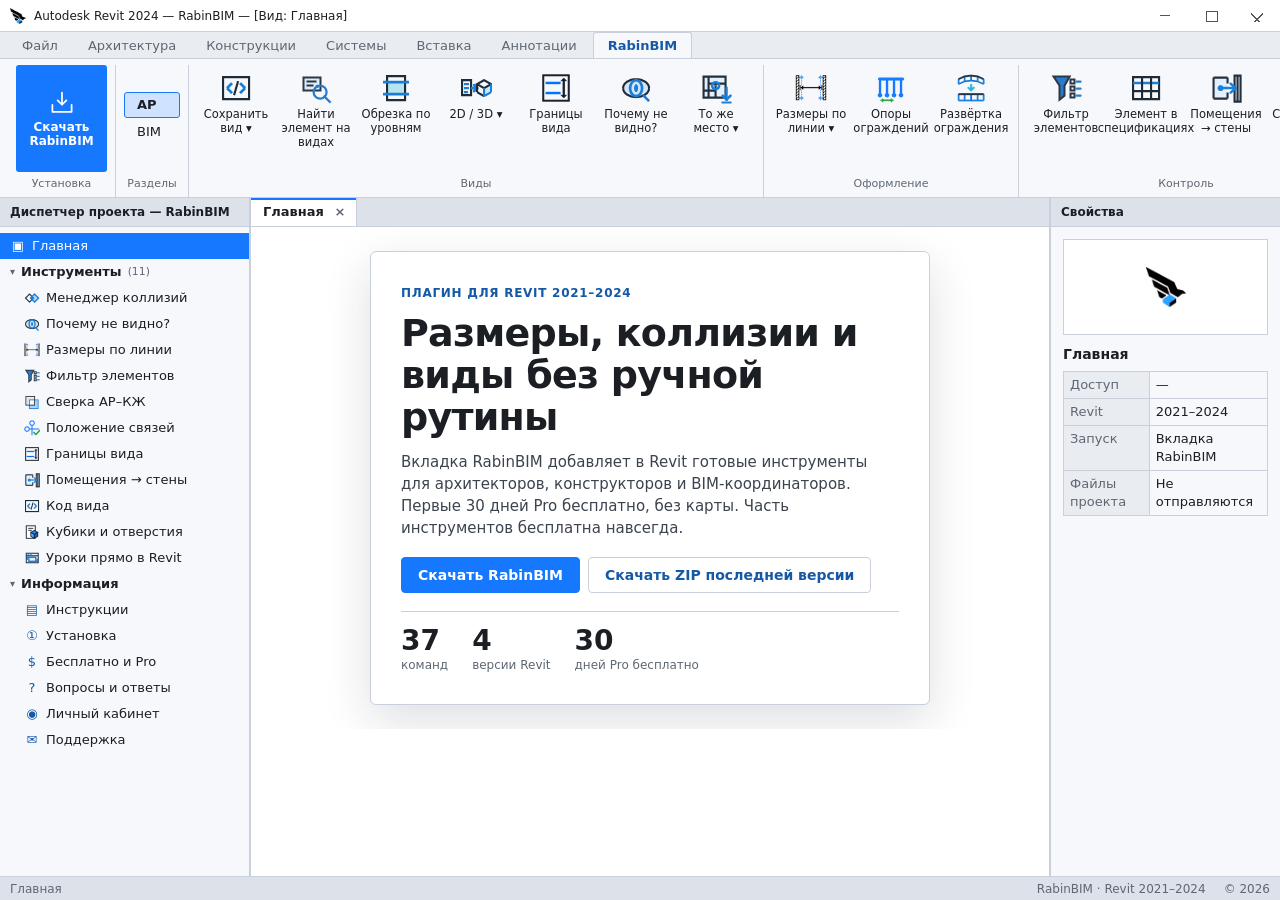
==== index.html @ a8ce5af9 "Update FAQ: 24h offline limit and License path" ====
<!doctype html>
<html lang="ru">
<head>
  <meta charset="UTF-8" />
  <meta name="viewport" content="width=device-width, initial-scale=1.0" />
  <title>RabinBIM для Revit: размеры, коллизии и виды без рутины</title>
  <meta name="description" content="RabinBIM добавляет в Revit с 2021 по 2024 вкладку с готовыми инструментами: размеры по линии, менеджер коллизий, поиск скрытых элементов, кубики и отверстия. 30 дней Pro бесплатно." />
  <link rel="canonical" href="https://rabinbim.ru/" />
  <meta property="og:title" content="RabinBIM для Revit" />
  <meta property="og:description" content="Инструменты для размеров, коллизий и видов. Интерактивные примеры и инструкции." />
  <meta property="og:image" content="https://rabinbim.ru/assets/og.png" />
  <meta name="theme-color" content="#1677FF" />
  <link rel="icon" type="image/png" href="assets/logo-dark.png" />
  <link rel="stylesheet" href="style.css?v=20261121-1" />
  <link rel="stylesheet" href="demos.css?v=4" />
  <link rel="stylesheet" href="demo-clash.css?v=4" />
  <link rel="stylesheet" href="demo-monolith.css?v=3" />
  <link rel="stylesheet" href="demo-link-placement.css?v=2" />
  <link rel="stylesheet" href="demo-view-range.css?v=1" />
</head>
<body>
<div class="app" id="app">
  <header class="titlebar">
    <img src="assets/logo-dark.png" alt="" width="16" height="16" class="tlogo" />
    <span class="ttitle" id="ttitle">Autodesk Revit 2024 — RabinBIM — [Вид: Главная]</span>
    <span class="tctl" aria-hidden="true"><b></b><b></b><b></b></span>
  </header>
  <nav class="rtabs" aria-label="Вкладки ленты"><span>Файл</span><span>Архитектура</span><span>Конструкции</span><span>Системы</span><span>Вставка</span><span>Аннотации</span><span class="on">RabinBIM</span></nav>
  <div class="ribbon" role="toolbar" aria-label="Инструменты RabinBIM">
      <div class="rgroup rdl"><button type="button" class="rbig" data-installer-download="https://disk.yandex.ru/d/Asvi5-mojc1obw"><svg width="28" height="28" viewBox="0 0 256 256" fill="currentColor" aria-hidden="true"><path d="M224 144v64a8 8 0 0 1-8 8H40a8 8 0 0 1-8-8v-64a8 8 0 0 1 16 0v56h160v-56a8 8 0 0 1 16 0Zm-101.66 5.66a8 8 0 0 0 11.32 0l40-40a8 8 0 0 0-11.32-11.32L136 124.69V32a8 8 0 0 0-16 0v92.69l-26.34-26.35a8 8 0 0 0-11.32 11.32Z"/></svg><span>Скачать<br />RabinBIM</span></button><b>Установка</b></div>
      <div class="rgroup"><div class="rcol rsections" role="group" aria-label="Раздел ленты">
        <button type="button" class="rsmall" data-ribbon-section="ar" aria-pressed="true">АР</button>
        <button type="button" class="rsmall" data-ribbon-section="bim" aria-pressed="false">BIM</button>
      </div><b>Разделы</b></div>
      <div class="rpanels" data-ribbon-panel="ar">
<div class="rgroup"><div class="rrow"><div class="rmenu"><button type="button" class="rbtn" popovertarget="RabinViewCaptureSplitButton"><img src="assets/icons/view-code-new32.png" alt="" width="32" height="32" /><span>Сохранить вид ▾</span></button><div id="RabinViewCaptureSplitButton" class="rmenu-pop" popover><button type="button" class="rbtn" data-open="code" title="Скопировать код активного вида, чтобы открыть его позже или передать коллеге"><img src="assets/icons/view-code-new32.png" alt="" width="32" height="32" /><span>Скопировать код вида</span></button><button type="button" class="rbtn" data-open="copy-view-screenshot" title="Скопировать скриншот активного вида"><img src="assets/icons/qr-only-new32.png" alt="" width="32" height="32" /><span>Скриншот без кода</span></button><button type="button" class="rbtn" data-open="copy-view-screenshot-with-code" title="Скопировать скриншот активного вида с QR-кодом восстановления"><img src="assets/icons/view-qr-new32.png" alt="" width="32" height="32" /><span>Скриншот с QR-кодом</span></button><button type="button" class="rbtn" data-open="restore-view-code" title="Открыть сохранённый вид и восстановить его зум и ориентацию"><img src="assets/icons/restore-new32.png" alt="" width="32" height="32" /><span>Вставить код вида</span></button></div></div><button type="button" class="rbtn" data-open="element-view-finder" title="Найти виды, на которых виден выбранный элемент"><img src="assets/icons/element-view-finder32.png" alt="" width="32" height="32" /><span>Найти элемент на видах</span></button><button type="button" class="rbtn" data-open="level-section" title="Обрезать активный 3D-вид между двумя выбранными уровнями"><img src="assets/icons/levels-section-new32.png" alt="" width="32" height="32" /><span>Обрезка по уровням</span></button><div class="rmenu"><button type="button" class="rbtn" popovertarget="RabinViewConversionSplitButton"><img src="assets/icons/view-2d-to-3d32.png" alt="" width="32" height="32" /><span>2D / 3D ▾</span></button><div id="RabinViewConversionSplitButton" class="rmenu-pop" popover><button type="button" class="rbtn" data-open="view2-d-to3-d" title="Создать обрезанный 3D-вид из выбранного или активного плана/разреза"><img src="assets/icons/view-2d-to-3d32.png" alt="" width="32" height="32" /><span>2D в 3D</span></button><button type="button" class="rbtn" data-open="view3-d-to2-d" title="Создать план или разрез по выбранной грани обрезки 3D-вида"><img src="assets/icons/view-3d-to-2d32.png" alt="" width="32" height="32" /><span>3D в 2D</span></button><button type="button" class="rbtn" data-open="align3-d-section-box" title="Повернуть границы 3D-вида параллельно выбранной плоской грани"><img src="assets/icons/view-align-3d32.png" alt="" width="32" height="32" /><span>Выровнять 3D-границы</span></button></div></div><button type="button" class="rbtn" data-open="view-range-control" title="Настроить диапазон плана или границы разреза"><img src="assets/icons/view-range-v2-32.png" alt="" width="32" height="32" /><span>Границы вида</span></button><button type="button" class="rbtn" data-open="vis" title="Найти причину невидимости выбранного элемента на активном виде"><img src="assets/icons/visibility-diagnostics32.png" alt="" width="32" height="32" /><span>Почему не видно?</span></button><div class="rmenu"><button type="button" class="rbtn" popovertarget="RabinViewLocationButton"><img src="assets/icons/view-location-save32.png" alt="" width="32" height="32" /><span>То же место ▾</span></button><div id="RabinViewLocationButton" class="rmenu-pop" popover><button type="button" class="rbtn" data-open="view-location-save" title="Сохранить текущее место"><img src="assets/icons/view-location-save32.png" alt="" width="32" height="32" /><span>Сохранить место</span></button><button type="button" class="rbtn" data-open="view-location-apply" title="Перенести сохранённое место"><img src="assets/icons/view-location-apply32.png" alt="" width="32" height="32" /><span>Перенести место</span></button></div></div></div><b>Виды</b></div>
<div class="rgroup"><div class="rrow"><div class="rmenu"><button type="button" class="rbtn" popovertarget="RabinLineDimensionSplitButton"><img src="assets/icons/line-dimension32.png" alt="" width="32" height="32" /><span>Размеры по линии ▾</span></button><div id="RabinLineDimensionSplitButton" class="rmenu-pop" popover><button type="button" class="rbtn" data-open="dims" title="Создать цепочку размеров по двум точкам"><img src="assets/icons/line-dimension32.png" alt="" width="32" height="32" /><span>Размеры по линии</span></button><button type="button" class="rbtn" data-open="line-dimension-settings" title="Настроить стены, оси, окна, двери и способ привязки"><img src="assets/icons/settings32.png" alt="" width="32" height="32" /><span>Настройки размеров</span></button></div></div><button type="button" class="rbtn" data-open="railing-supports" title="Расставить опоры выбранных ограждений по шаблону: типы опор, шаг, отступы"><img src="assets/icons/railing-supports32.png" alt="" width="32" height="32" /><span>Опоры ограждений</span></button><button type="button" class="rbtn" data-open="railing-unroll" title="Развёртка выбранного ограждения: чертёжный вид с длиной вдоль траектории и высотой"><img src="assets/icons/railing-unroll32.png" alt="" width="32" height="32" /><span>Развёртка ограждения</span></button></div><b>Оформление</b></div>
<div class="rgroup"><div class="rrow"><button type="button" class="rbtn" data-open="filter" title="Расширенный фильтр и сохранённые наборы элементов"><img src="assets/icons/advanced-filter32.png" alt="" width="32" height="32" /><span>Фильтр элементов</span></button><button type="button" class="rbtn" data-open="schedule-element-finder" title="Проверить, в каких спецификациях на листах есть выбранный элемент"><img src="assets/icons/schedule32.png" alt="" width="32" height="32" /><span>Элемент в спецификациях</span></button><button type="button" class="rbtn" data-open="rooms" title="Передать параметры помещений в стены отделки и утепления"><img src="assets/icons/room-wall-parameters32.png" alt="" width="32" height="32" /><span>Помещения → стены</span></button><button type="button" class="rbtn" data-open="monolith-check" title="Найти расхождения монолита АР и связи КЖ"><img src="assets/icons/monolith-check32.png" alt="" width="32" height="32" /><span>Сверка АР–КЖ</span></button></div><b>Контроль</b></div>
<div class="rgroup"><div class="rrow"><button type="button" class="rbtn" data-open="clash" title="Открыть менеджер коллизий Navisworks"><img src="assets/icons/collision-new32.png" alt="" width="32" height="32" /><span>Менеджер коллизий</span></button><button type="button" class="rbtn" data-open="project-sync" title="Открыть окно синхронизации данных между проектами"><img src="assets/icons/project-sync-new32.png" alt="" width="32" height="32" /><span>Синхронизация проектов</span></button><button type="button" class="rbtn" data-open="link-placement" title="Проверить, что Revit-связи стоят ровно: по общим координатам и по осям"><img src="assets/icons/link-placement32.png" alt="" width="32" height="32" /><span>Положение связей</span></button><div class="rmenu"><button type="button" class="rbtn" popovertarget="RabinOpeningsSplitButton"><img src="assets/icons/openings-cubes32.png" alt="" width="32" height="32" /><span>Кубики и отверстия ▾</span></button><div id="RabinOpeningsSplitButton" class="rmenu-pop" popover><button type="button" class="rbtn" data-open="cube-file-check" title="Проверить локальные кубики и сравнить их с предыдущим снимком"><img src="assets/icons/openings-cubes32.png" alt="" width="32" height="32" /><span>Файл кубиков</span></button><button type="button" class="rbtn" data-open="open" title="Сопоставить локальные отверстия с кубиками в Revit-связи"><img src="assets/icons/openings-check32.png" alt="" width="32" height="32" /><span>Основная модель</span></button><button type="button" class="rbtn" data-open="cube-wall-sections" title="Создать разрезы вдоль стен связи АР между плитами и образмерить кубики"><img src="assets/icons/cube-sections32.png" alt="" width="32" height="32" /><span>Разрезы по кубикам</span></button><button type="button" class="rbtn" data-open="cube-requirements" title="Проверить кубики по требованиям к расположению: список замечаний и экспорт в Excel"><img src="assets/icons/cube-requirements32.png" alt="" width="32" height="32" /><span>Проверка требований</span></button><button type="button" class="rbtn" data-open="opening-coordination-settings" title="Настроить семейства, параметры, допуски и обмен настройками"><img src="assets/icons/settings32.png" alt="" width="32" height="32" /><span>Настройки кубиков и отверстий</span></button></div></div></div><b>Координация</b></div>
      </div>
      <div class="rpanels" data-ribbon-panel="bim" hidden>
<div class="rgroup"><div class="rrow"><button type="button" class="rbtn" data-open="fix-group-worksets" title="Последовательно назначить группе рабочие наборы её элементов и восстановить исходный"><img src="assets/icons/group-worksets32.png" alt="" width="32" height="32" /><span>РН групп</span></button><button type="button" class="rbtn" data-open="family-parameter-inspector" title="Параметры, формулы и связи внутри семейства"><img src="assets/icons/family-parameters32.png" alt="" width="32" height="32" /><span>Параметры семейства</span></button><button type="button" class="rbtn" data-open="workset-contents" title="Список элементов рабочего набора, в том числе закрытого — без его открытия"><img src="assets/icons/workset-contents32.png" alt="" width="32" height="32" /><span>Состав РН</span></button><button type="button" class="rbtn" data-open="batch-links" title="Загрузить сразу несколько Revit-связей с Revit Server или с диска"><img src="assets/icons/batch-links32.png" alt="" width="32" height="32" /><span>Загрузка связей</span></button></div><b>BIM</b></div>
      </div>
      <div class="rgroup"><div class="rcol"><button class="rsmall" data-open="guide">Инструкции</button><button class="rsmall" data-open="how">Установка</button><button class="rsmall" data-open="tiers">Бесплатно и Pro</button><button class="rsmall" data-open="faq">Вопросы</button></div><b>О плагине</b></div>
  </div>
  <div class="work">
    <aside class="browser" aria-label="Диспетчер проекта">
      <p class="pane-h">Диспетчер проекта — RabinBIM</p>
      <ul class="tree">
        <li><button class="node" data-open="home"><span class="ic">▣</span>Главная</button></li>
        <li class="grp"><span class="node folder">Инструменты <small>(11)</small></span><ul><li><button class="node leaf" data-open="clash"><img src="assets/icons/collision-new32.png" alt="" width="16" height="16" />Менеджер коллизий</button></li><li><button class="node leaf" data-open="vis"><img src="assets/icons/visibility-diagnostics32.png" alt="" width="16" height="16" />Почему не видно?</button></li><li><button class="node leaf" data-open="dims"><img src="assets/icons/line-dimension32.png" alt="" width="16" height="16" />Размеры по линии</button></li><li><button class="node leaf" data-open="filter"><img src="assets/icons/advanced-filter32.png" alt="" width="16" height="16" />Фильтр элементов</button></li><li><button class="node leaf" data-open="monolith-check"><img src="assets/icons/monolith-check32.png" alt="" width="16" height="16" />Сверка АР–КЖ</button></li><li><button class="node leaf" data-open="link-placement"><img src="assets/icons/link-placement32.png" alt="" width="16" height="16" />Положение связей</button></li><li><button type="button" class="node leaf" data-open="view-range-control"><img src="assets/icons/view-range-v2-32.png" alt="" width="16" height="16" />Границы вида</button></li><li><button class="node leaf" data-open="rooms"><img src="assets/icons/room-wall-parameters32.png" alt="" width="16" height="16" />Помещения → стены</button></li><li><button class="node leaf" data-open="code"><img src="assets/icons/view-code-new32.png" alt="" width="16" height="16" />Код вида</button></li><li><button class="node leaf" data-open="open"><img src="assets/icons/openings-cubes32.png" alt="" width="16" height="16" />Кубики и отверстия</button></li><li><button class="node leaf" data-open="lessons"><img src="assets/icons/ui-highlight-test32.png" alt="" width="16" height="16" />Уроки прямо в Revit</button></li></ul></li>
        <li class="grp"><span class="node folder">Информация</span><ul>
          <li><button class="node leaf" data-open="guide"><span class="ic">▤</span>Инструкции</button></li>
          <li><button class="node leaf" data-open="how"><span class="ic">①</span>Установка</button></li>
          <li><button class="node leaf" data-open="tiers"><span class="ic">$</span>Бесплатно и Pro</button></li>
          <li><button class="node leaf" data-open="faq"><span class="ic">?</span>Вопросы и ответы</button></li>
          <li><a class="node leaf" href="https://app.rabinbim.ru/profile.html"><span class="ic">◉</span>Личный кабинет</a></li>
          <li><a class="node leaf" href="https://t.me/+byGab8vGXEpmMjky" target="_blank" rel="noopener"><span class="ic">✉</span>Поддержка</a></li>
        </ul></li>
      </ul>
    </aside>
    <main class="canvas" id="main">
      <div class="vtabs" id="vtabs" role="tablist" aria-label="Открытые виды"></div>
      <div class="views" id="views">
      <section class="view" id="v-copy-view-screenshot" hidden data-title="Скриншот без кода" data-desc="Скопировать скриншот активного вида" data-doc="#guide-view-code"><div class="view-head"><h2>Скриншот без кода</h2><p>Скопировать скриншот активного вида.</p><p>Команда доступна в RabinBIM для Revit.</p><button type="button" class="rsmall guide-link" data-inline-guide>Инструкция →</button></div></section>
      <section class="view" id="v-copy-view-screenshot-with-code" hidden data-title="Скриншот с QR-кодом" data-desc="Скопировать скриншот активного вида с QR-кодом восстановления" data-doc="#guide-view-code"><div class="view-head"><h2>Скриншот с QR-кодом</h2><p>Скопировать скриншот активного вида с QR-кодом восстановления.</p><p>Команда доступна в RabinBIM для Revit.</p><button type="button" class="rsmall guide-link" data-inline-guide>Инструкция →</button></div></section>
      <section class="view" id="v-restore-view-code" hidden data-title="Вставить код вида" data-desc="Открыть сохранённый вид и восстановить его зум и ориентацию" data-doc="#guide-view-code"><div class="view-head"><h2>Вставить код вида</h2><p>Открыть сохранённый вид и восстановить его зум и ориентацию.</p><p>Команда доступна в RabinBIM для Revit.</p><button type="button" class="rsmall guide-link" data-inline-guide>Инструкция →</button></div></section>
      <section class="view" id="v-element-view-finder" hidden data-title="Найти элемент на видах" data-desc="Найти виды, на которых виден выбранный элемент" data-doc="#guide-find-views"><div class="view-head"><h2>Найти элемент на видах</h2><p>Найти виды, на которых виден выбранный элемент.</p><p>Команда доступна в RabinBIM для Revit.</p><button type="button" class="rsmall guide-link" data-inline-guide>Инструкция →</button></div><div class="stage-body shot-body guide-preview"><img src="assets/ui/element-view-finder.png" alt="Окно команды RabinBIM" loading="lazy" /></div></section>
      <section class="view" id="v-level-section" hidden data-title="Обрезка по уровням" data-desc="Обрезать активный 3D-вид между двумя выбранными уровнями" data-doc="#guide-level-section"><div class="view-head"><h2>Обрезка по уровням</h2><p>Обрезать активный 3D-вид между двумя выбранными уровнями.</p><p>Команда доступна в RabinBIM для Revit.</p><button type="button" class="rsmall guide-link" data-inline-guide>Инструкция →</button></div></section>
      <section class="view" id="v-view2-d-to3-d" hidden data-title="2D в 3D" data-desc="Создать обрезанный 3D-вид из выбранного или активного плана/разреза" data-doc="#guide-dimensions-2d3d"><div class="view-head"><h2>2D в 3D</h2><p>Создать обрезанный 3D-вид из выбранного или активного плана/разреза.</p><p>Команда доступна в RabinBIM для Revit.</p><button type="button" class="rsmall guide-link" data-inline-guide>Инструкция →</button></div></section>
      <section class="view" id="v-view3-d-to2-d" hidden data-title="3D в 2D" data-desc="Создать план или разрез по выбранной грани обрезки 3D-вида" data-doc="#guide-dimensions-2d3d"><div class="view-head"><h2>3D в 2D</h2><p>Создать план или разрез по выбранной грани обрезки 3D-вида.</p><p>Команда доступна в RabinBIM для Revit.</p><button type="button" class="rsmall guide-link" data-inline-guide>Инструкция →</button></div></section>
      <section class="view" id="v-align3-d-section-box" hidden data-title="Выровнять 3D-границы" data-desc="Повернуть границы 3D-вида параллельно выбранной плоской грани" data-doc="#guide-dimensions-2d3d"><div class="view-head"><h2>Выровнять 3D-границы</h2><p>Повернуть границы 3D-вида параллельно выбранной плоской грани.</p><p>Команда доступна в RabinBIM для Revit.</p><button type="button" class="rsmall guide-link" data-inline-guide>Инструкция →</button></div></section>
      <section class="view" id="v-view-range-control" hidden data-tier="Pro" data-title="Границы вида" data-desc="Настроить диапазон плана или границы разреза" data-doc="#guide-view-range"><div class="view-head"><h2>Границы вида</h2><p>Настроить диапазон плана или границы разреза.</p><p>Команда доступна в RabinBIM для Revit.</p><button type="button" class="rsmall guide-link" data-inline-guide>Инструкция →</button></div><div class="stage-body demo" data-demo="view-range" aria-label="Интерактивное демо команды «Границы вида»"></div></section>
      <section class="view" id="v-view-location-save" hidden data-title="Сохранить место" data-desc="Сохранить текущее место" data-doc="#guide-same-place"><div class="view-head"><h2>Сохранить место</h2><p>Сохранить текущее место.</p><p>Команда доступна в RabinBIM для Revit.</p><button type="button" class="rsmall guide-link" data-inline-guide>Инструкция →</button></div></section>
      <section class="view" id="v-view-location-apply" hidden data-title="Перенести место" data-desc="Перенести сохранённое место" data-doc="#guide-same-place"><div class="view-head"><h2>Перенести место</h2><p>Перенести сохранённое место.</p><p>Команда доступна в RabinBIM для Revit.</p><button type="button" class="rsmall guide-link" data-inline-guide>Инструкция →</button></div></section>
      <section class="view" id="v-line-dimension-settings" hidden data-title="Настройки размеров" data-desc="Настроить стены, оси, окна, двери и способ привязки" data-doc="#guide-line-dims"><div class="view-head"><h2>Настройки размеров</h2><p>Настроить стены, оси, окна, двери и способ привязки.</p><p>Команда доступна в RabinBIM для Revit.</p><button type="button" class="rsmall guide-link" data-inline-guide>Инструкция →</button></div><div class="stage-body shot-body guide-preview"><img src="assets/ui/line-dims.png" alt="Окно команды RabinBIM" loading="lazy" /></div></section>
      <section class="view" id="v-schedule-element-finder" hidden data-title="Элемент в спецификациях" data-desc="Проверить, в каких спецификациях на листах есть выбранный элемент" data-doc="#guide-schedule-element-finder"><div class="view-head"><h2>Элемент в спецификациях</h2><p>Проверить, в каких спецификациях на листах есть выбранный элемент.</p><p>Команда доступна в RabinBIM для Revit.</p><button type="button" class="rsmall guide-link" data-inline-guide>Инструкция →</button></div><div class="stage-body shot-body guide-preview"><img src="assets/ui/schedule-element-finder.png" alt="Окно команды RabinBIM" loading="lazy" /></div></section>
      <section class="view" id="v-monolith-check" hidden data-title="Сверка АР–КЖ" data-tier="Pro" data-desc="Найти расхождения монолита АР и связи КЖ по объёму, с подсветкой на виде и выгрузкой в CSV." data-doc="#guide-monolith-check">
        <div class="view-head"><h2>Сверка АР–КЖ</h2><p>Сравнение монолита АР и связи КЖ по объёму: расхождения по местам, фильтр тонких припусков, подсветка на виде и отчёт CSV.</p><button type="button" class="rsmall guide-link" data-inline-guide>Инструкция →</button></div>
        <div class="stage-body demo" data-demo="monolith" role="group" aria-label="Интерактивный пример окна «Расхождения монолита АР и КЖ»"></div>
      </section>
      <section class="view" id="v-project-sync" hidden data-title="Синхронизация проектов" data-desc="Открыть окно синхронизации данных между проектами" data-doc="#guide-project-sync"><div class="view-head"><h2>Синхронизация проектов</h2><p>Открыть окно синхронизации данных между проектами.</p><p>Команда доступна в RabinBIM для Revit.</p><button type="button" class="rsmall guide-link" data-inline-guide>Инструкция →</button></div><div class="stage-body shot-body guide-preview"><img src="assets/ui/project-sync.png" alt="Окно команды RabinBIM" loading="lazy" /></div></section>
      <section class="view" id="v-link-placement" hidden data-title="Положение связей" data-tier="Бесплатно" data-desc="Проверить, что Revit-связи стоят ровно: по общим координатам и по осям" data-doc="#guide-link-placement"><div class="view-head"><h2>Положение связей</h2><p>Проверить, что Revit-связи стоят ровно: по общим координатам и по осям.</p><p>Команда доступна в RabinBIM для Revit.</p><button type="button" class="rsmall guide-link" data-inline-guide>Инструкция →</button></div><div class="stage-body demo" data-demo="link-placement" role="group" aria-label="Интерактивный пример окна «Положение Revit-связей»"></div></section>
      <section class="view" id="v-cube-file-check" hidden data-title="Файл кубиков" data-desc="Проверить локальные кубики и сравнить их с предыдущим снимком" data-doc="#guide-open-file"><div class="view-head"><h2>Файл кубиков</h2><p>Проверить локальные кубики и сравнить их с предыдущим снимком.</p><p>Команда доступна в RabinBIM для Revit.</p><button type="button" class="rsmall guide-link" data-inline-guide>Инструкция →</button></div><div class="stage-body shot-body guide-preview"><img src="assets/docs/open-file.png" alt="Окно команды RabinBIM" loading="lazy" /></div></section>
      <section class="view" id="v-cube-wall-sections" hidden data-title="Разрезы по кубикам" data-desc="Создать разрезы вдоль стен связи АР между плитами и образмерить кубики" data-doc="#guide-open-sections"><div class="view-head"><h2>Разрезы по кубикам</h2><p>Создать разрезы вдоль стен связи АР между плитами и образмерить кубики.</p><p>Команда доступна в RabinBIM для Revit.</p><button type="button" class="rsmall guide-link" data-inline-guide>Инструкция →</button></div></section>
      <section class="view" id="v-cube-requirements" hidden data-title="Проверка требований" data-desc="Проверить кубики по требованиям к расположению: список замечаний и экспорт в Excel" data-doc="#guide-cube-requirements"><div class="view-head"><h2>Проверка требований</h2><p>Проверить кубики по требованиям к расположению: список замечаний и экспорт в Excel.</p><p>Команда доступна в RabinBIM для Revit.</p><button type="button" class="rsmall guide-link" data-inline-guide>Инструкция →</button></div></section>
      <section class="view" id="v-opening-coordination-settings" hidden data-title="Настройки кубиков и отверстий" data-desc="Настроить семейства, параметры, допуски и обмен настройками" data-doc="#guide-open-settings"><div class="view-head"><h2>Настройки кубиков и отверстий</h2><p>Настроить семейства, параметры, допуски и обмен настройками.</p><p>Команда доступна в RabinBIM для Revit.</p><button type="button" class="rsmall guide-link" data-inline-guide>Инструкция →</button></div><div class="stage-body shot-body guide-preview"><img src="assets/ui/opening-coordination-settings.png" alt="Окно команды RabinBIM" loading="lazy" /></div></section>
      <section class="view" id="v-fix-group-worksets" hidden data-title="РН групп" data-desc="Последовательно назначить группе рабочие наборы её элементов и восстановить исходный" data-doc="#guide-fix-group-worksets"><div class="view-head"><h2>РН групп</h2><p>Последовательно назначить группе рабочие наборы её элементов и восстановить исходный.</p><p>Команда доступна в RabinBIM для Revit.</p><button type="button" class="rsmall guide-link" data-inline-guide>Инструкция →</button></div><div class="stage-body shot-body guide-preview"><img src="assets/ui/fix-group-worksets.png" alt="Окно команды RabinBIM" loading="lazy" /></div></section>
      <section class="view" id="v-family-parameter-inspector" hidden data-title="Параметры семейства" data-desc="Параметры, формулы и связи внутри семейства" data-doc="#guide-family-parameter-inspector"><div class="view-head"><h2>Параметры семейства</h2><p>Параметры, формулы и связи внутри семейства.</p><p>Команда доступна в RabinBIM для Revit.</p><button type="button" class="rsmall guide-link" data-inline-guide>Инструкция →</button></div><div class="stage-body shot-body guide-preview"><img src="assets/ui/family-parameter-inspector.png" alt="Окно команды RabinBIM" loading="lazy" /></div></section>
      <section class="view" id="v-workset-contents" hidden data-title="Состав РН" data-desc="Список элементов рабочего набора, в том числе закрытого — без его открытия" data-doc="#guide-workset-contents"><div class="view-head"><h2>Состав РН</h2><p>Список элементов рабочего набора, в том числе закрытого — без его открытия.</p><p>Команда доступна в RabinBIM для Revit.</p><button type="button" class="rsmall guide-link" data-inline-guide>Инструкция →</button></div><div class="stage-body shot-body guide-preview"><img src="assets/ui/workset-contents.png" alt="Окно команды RabinBIM" loading="lazy" /></div></section>
      <section class="view" id="v-railing-supports" hidden data-title="Опоры ограждений" data-tier="Pro" data-desc="Расстановка опор выбранных ограждений по шаблону: типы опор, шаг и отступы" data-doc="#guide-railing-supports"><div class="view-head"><h2>Опоры ограждений</h2><p>Расставить опоры выбранных ограждений по шаблону: типы опор, шаг, отступы.</p><p>Команда доступна в RabinBIM Pro для Revit.</p><button type="button" class="rsmall guide-link" data-inline-guide>Инструкция →</button></div></section>
      <section class="view" id="v-railing-unroll" hidden data-title="Развёртка ограждения" data-tier="Pro" data-desc="Чертёжный вид или разрезы вдоль ограждения с длиной по траектории, высотой, изломами и размерами" data-doc="#guide-railing-unroll"><div class="view-head"><h2>Развёртка ограждения</h2><p>Раскатывает выбранное ограждение в прямую на чертёжном виде или строит разрезы вдоль траектории.</p><p>Команда доступна в RabinBIM Pro для Revit.</p><button type="button" class="rsmall guide-link" data-inline-guide>Инструкция →</button></div></section>
      <section class="view" id="v-batch-links" hidden data-title="Загрузка связей" data-tier="Бесплатно" data-desc="Пакетная загрузка и обновление нескольких Revit-связей с Revit Server или с диска" data-doc="#guide-batch-links"><div class="view-head"><h2>Загрузка связей</h2><p>Загрузить сразу несколько Revit-связей с Revit Server или с диска, задав рабочие наборы и способ размещения.</p><p>Команда доступна бесплатно в RabinBIM для Revit.</p><button type="button" class="rsmall guide-link" data-inline-guide>Инструкция →</button></div></section>
      <section class="view" id="v-guide-view-code" hidden data-title="Код вида Бесплатно"><article class="guide-page"><button type="button" class="rsmall guide-back" data-open="guide">← Все инструкции</button>
          <h3>Код вида <span class="tag free">Бесплатно</span></h3>
          <figure class="shot side"><a href="assets/docs/view-code-menu.png" target="_blank" rel="noopener"><img src="assets/docs/view-code-menu.png" alt="Меню «Сохранить вид»: скриншот с QR-кодом, без кода, текстовый код" width="185" height="196" loading="lazy" /></a><figcaption>Меню «Сохранить вид»</figcaption></figure>
          <p>Скопируйте активный вид вместе с положением и направлением камеры, выделенными элементами и границами обрезки. Работает и для 3D, и для 2D видов. Коллега вставит код и откроет тот же вид без поиска.</p>
          <p>Кнопка «Сохранить вид» предлагает три варианта:</p>
          <ul>
            <li>скриншот с QR-кодом и текстовым кодом;</li>
            <li>скриншот с QR-кодом;</li>
            <li>только текстовый код.</li>
          </ul>
          <p>Чтобы перейти к сохранённому месту, вставьте код или картинку с QR-кодом в «Вставить код вида». Код можно отправить коллеге или сохранить себе, чтобы вернуться к месту позже.</p>
          <p class="note">Код открывается в том же проекте. Между смежными разделами одного проекта тоже должен работать, но в таких случаях проверяйте результат.</p>
        </article></section>
      <section class="view" id="v-guide-find-views" hidden data-title="Найти элемент на видах Бесплатно"><article class="guide-page"><button type="button" class="rsmall guide-back" data-open="guide">← Все инструкции</button>
          <h3>Найти элемент на видах <span class="tag free">Бесплатно</span></h3>
          <img class="ico" src="assets/docs/btn-find-views.png" alt="Кнопка «Найти элемент на видах»" width="95" height="76" loading="lazy" />
          <p>Показывает все виды, на которых есть нужный элемент.</p>
          <ol class="proc">
            <li>Откройте инструмент и выберите элемент в проекте.</li>
            <li>Укажите, где искать: на всех видах или только на видах на листах.</li>
            <li>Дождитесь результата. На небольшом проекте это занимает 20–30 секунд.</li>
          </ol>
          <p class="note">На крупных проектах поиск идёт минуты, а иногда и десятки минут. Для таких проектов ищите только по видам на листах. Поиск можно остановить кнопкой «Прервать».</p>
        </article></section>
      <section class="view" id="v-guide-dimensions-2d3d" hidden data-title="Переход между 2D и 3D Pro"><article class="guide-page"><button type="button" class="rsmall guide-back" data-open="guide">← Все инструкции</button>
          <h3>Переход между 2D и 3D <span class="tag pro">Pro</span></h3>
          <figure class="shot side"><a href="assets/docs/menu-2d3d.png" target="_blank" rel="noopener"><img src="assets/docs/menu-2d3d.png" alt="Меню «2D / 3D»: 2D в 3D, 3D в 2D, выровнять 3D-границы" width="186" height="200" loading="lazy" /></a><figcaption>Группа «2D / 3D»</figcaption></figure>
          <p>Три кнопки в группе «2D / 3D»:</p>
          <dl class="defs">
            <dt>2D в 3D</dt><dd>Открывает ваш план или разрез в 3D с теми же габаритами вида и глубиной видимости.</dd>
            <dt>3D в 2D</dt><dd>Включает выбор граней обрезки 3D вида и строит по их габаритам разрез, план этажа или план потолка.</dd>
            <dt>Выровнять 3D-границы</dt><dd>Поворачивает границу обрезки так, чтобы она легла по выбранной поверхности.</dd>
          </dl>
          <p class="note">Активный рабочий набор должен быть видим на вашем виде.</p>
        </article></section>
      <section class="view" id="v-guide-view-range" hidden data-title="Границы вида Pro"><article class="guide-page"><button type="button" class="rsmall guide-back" data-open="guide">← Все инструкции</button>
          <h3>Границы вида <span class="tag pro">Pro</span></h3>
          <img class="ico" src="assets/docs/btn-view-range.png" alt="Кнопка «Границы вида»" width="59" height="80" loading="lazy" />
          <p>Позволяет ползунками менять в реальном времени положение и глубину активного вида. Окно подстраивается под тип вида: для плана этажа и для разреза набор настроек разный.</p>
          <p class="note">Каждое движение ползунка в Revit считается транзакцией. Не злоупотребляйте этим на тяжёлых моделях: производительность на них упирается в сам Revit.</p>
        </article></section>
      <section class="view" id="v-guide-visibility" hidden data-title="Почему не видно? Бесплатно"><article class="guide-page"><button type="button" class="rsmall guide-back" data-open="guide">← Все инструкции</button>
          <h3>Почему не видно? <span class="tag free">Бесплатно</span></h3>
          <img class="ico" src="assets/docs/btn-visibility.png" alt="Кнопка «Почему не видно?»" width="65" height="84" loading="lazy" />
          <p>Выясняет, почему элемент не виден на виде.</p>
          <ol class="proc">
            <li>Выберите элемент и откройте вид, на котором его не видно.</li>
            <li>В окне инструмента нажмите «Запустить».</li>
            <li>Плагин выдаст список проверок (категория, рабочий набор, фильтры, секущий диапазон и другие) и отметит причину.</li>
          </ol>
        </article></section>
      <section class="view" id="v-guide-line-dims" hidden data-title="Размеры по линии Pro"><article class="guide-page"><button type="button" class="rsmall guide-back" data-open="guide">← Все инструкции</button>
          <h3>Размеры по линии <span class="tag pro">Pro</span></h3>
          <figure class="shot side side-l"><a href="assets/ui/line-dims.png" target="_blank" rel="noopener"><img src="assets/ui/line-dims.png" alt="Окно «Размеры по линии»: настройки привязки и игнорирования стен" width="610" height="900" loading="lazy" /></a><figcaption>Настройки размеров</figcaption></figure>
          <p>Ставит цепочку размеров от одной точки до другой.</p>
          <ol class="proc">
            <li>Нажмите «Размеры по линии».</li>
            <li>Укажите на плане первую точку, затем вторую.</li>
            <li>Плагин построит размеры между ними по горизонтали или по вертикали. Размеры ставятся по стенам и осям.</li>
          </ol>
          <p>Что настраивается в «Настройках размеров»:</p>
          <ul>
            <li>какие элементы образмеривать: стены, оси;</li>
            <li>игнорирование стен до заданной толщины, чтобы не образмеривать отделку;</li>
            <li>образмеривание окон и дверей рядом с линией: допуск до линии, категории и сторона линии. Элементы, которые параллельны линии, но перекрыты стеной, не образмериваются;</li>
            <li>способ привязки к стенам: по граням с толщиной, по центру стены или по граням без толщины;</li>
            <li>«Раздельные размеры»: вместо одной цепочки создаётся отдельный размер для каждой пары соседних привязок.</li>
          </ul>
        </article></section>
      <section class="view" id="v-guide-filter" hidden data-title="Фильтр элементов Pro"><article class="guide-page"><button type="button" class="rsmall guide-back" data-open="guide">← Все инструкции</button>
          <h3>Фильтр элементов <span class="tag pro">Pro</span></h3>
          <img class="ico" src="assets/docs/btn-filter.png" alt="Кнопка «Фильтр элементов»" width="66" height="81" loading="lazy" />
          <p>Отбор элементов по категории, параметрам и их значениям. Привычный инструмент для тех, кто работал с подобным фильтром ModPlus, с дополнительными возможностями.</p>
          <ol class="proc">
            <li>В левой верхней части выберите, среди каких элементов искать. По умолчанию это «Выбранные элементы».</li>
            <li>В центре выберите категорию, и плагин покажет её параметры.</li>
            <li>Выберите значения параметра и нажмите «Найти и выделить». На больших моделях это занимает несколько секунд.</li>
          </ol>
          <p>Список можно обновить, если проект изменился, и убрать из выбора элементы, которые находятся в группе или сборке.</p>
          <figure class="shot wide"><a href="assets/ui/filter.png" target="_blank" rel="noopener"><img src="assets/ui/filter.png" alt="Окно «Фильтр элементов»: категория, параметр, значения и выделения сеанса" width="1180" height="560" loading="lazy" /></a><figcaption>Окно фильтра: слева режим и сохранённые фильтры, в центре категории, справа выделения сеанса</figcaption></figure>
          <h4>Выделения текущего сеанса</h4>
          <p>Отобранные наборы можно временно хранить и сочетать между собой. У кнопок есть подсказки, вот основные:</p>
          <dl class="defs">
            <dt><kbd>+</kbd></dt><dd>Добавляет в список выбранные элементы с указанием их количества.</dd>
            <dt><kbd>U</kbd></dt><dd>Объединяет несколько сохранённых выделений в один список.</dd>
            <dt><kbd>−</kbd></dt><dd>Вычитает элементы одного или нескольких списков из первого выбранного.</dd>
            <dt><kbd>R</kbd></dt><dd>Сохраняет выбор в набор выбора Revit. Просмотреть его можно на вкладке «Управление», пункт «Выбор объектов».</dd>
          </dl>
        </article></section>
      <section class="view" id="v-guide-room-walls" hidden data-title="Помещения в стены Pro"><article class="guide-page"><button type="button" class="rsmall guide-back" data-open="guide">← Все инструкции</button>
          <h3>Помещения в стены <span class="tag pro">Pro</span></h3>
          <img class="ico" src="assets/docs/btn-room-walls.png" alt="Кнопка «Помещения → стены»" width="74" height="78" loading="lazy" />
          <p>Переносит значения параметров помещений в стены, которые находятся в помещении или граничат с ним.</p>
          <ol class="proc">
            <li>Выберите параметр, по которому отбираются стены, и допустимые значения. Например, значение «Отделка стен» оставит в работе только отделку.</li>
            <li>При необходимости задайте допуск, если стена находится не внутри помещения, а по его периметру.</li>
            <li>Укажите пары «Из помещения → В стену» и нажмите «Добавить пару». У параметров с одинаковым именем пара подбирается сама.</li>
            <li>Нажмите «Обновить список»: плагин покажет стены, которые можно заполнить.</li>
            <li>Заполните выбранные стены или весь список. Если ничего не выбрано, плагин сам включит выбор стен в Revit. Строки списка можно выделять с Shift и Ctrl.</li>
          </ol>
          <figure class="shot wide"><a href="assets/ui/room-walls.png" target="_blank" rel="noopener"><img src="assets/ui/room-walls.png" alt="Окно «Параметры помещений в стены»" width="1050" height="760" loading="lazy" /></a><figcaption>Окно переноса параметров: отбор стен, пары параметров и найденные стены</figcaption></figure>
          <p class="note">«Неоднозначные» стены находятся сразу в нескольких помещениях. Если включить «Заполнить неоднозначные», стена получит значения первого найденного помещения.</p>
        </article></section>
      <section class="view" id="v-guide-same-place" hidden data-title="То же место Бесплатно"><article class="guide-page"><button type="button" class="rsmall guide-back" data-open="guide">← Все инструкции</button>
          <h3>То же место <span class="tag free">Бесплатно</span></h3>
          <p>Сохраняет любое место на плане и открывает это же место на плане другого этажа или на 3D виде. Верхняя кнопка запоминает положение, нижняя переносит в это место на текущем виде.</p>
        </article></section>
      <section class="view" id="v-guide-updates" hidden data-title="Обновления, уроки и достижения"><article class="guide-page"><button type="button" class="rsmall guide-back" data-open="guide">← Все инструкции</button>
          <h3>Обновления, уроки и достижения</h3>
          <p>Окно «Обновить RabinBIM» показывает установленную версию и проверяет наличие новой. Автоматическую проверку можно включить при запуске и при закрытии Revit. Для установки обновления Revit нужно закрыть на несколько секунд.</p>
          <p>Если новая версия работает хуже предыдущей, на вкладке «Настройки» можно установить любую из доступных версий кнопкой «Установить выбранную».</p>
          <p>В «Уроках» собраны интерактивные задания внутри Revit: подсвечивают нужные кнопки и проверяют действия по шагам.</p>
          <p>На вкладке «Достижения» можно включить счётчик достижений за работу в плагине. Он считает только действия внутри Revit и не замедляет работу.</p>
        </article></section>
      <section class="view" id="v-guide-clash-start" hidden data-title="Источники и загрузка отчёта"><article class="guide-page"><button type="button" class="rsmall guide-back" data-open="guide">← Все инструкции</button>
          <h3>Источники и загрузка отчёта</h3>
          <p>Сначала нужно указать, где лежат отчёты по коллизиям.</p>
          <ol class="proc">
            <li>Откройте вкладку «Настройки» и найдите «Источники отчётов HTML/XML».</li>
            <li>Нажмите «Добавить», введите имя проекта (любое удобное) и путь к папке с отчётами по датам.</li>
            <li>Нажмите «Сохранить пути».</li>
          </ol>
          <p class="note">Путь к папке с коллизиями можно уточнить у коллег или BIM-координатора.</p>
          <h4>Если нет доступа к рабочим дискам</h4>
          <p>Укажите «Корневую папку», куда сохранять отчёты, и «Публичную ссылку на архивы» с Яндекс Диска, куда выкладываются ZIP-архивы отчётов. Кнопка «Проверить обновления» сравнит дату в имени архива с вашей версией, скачает новую в указанную папку и распакует её под тем же названием. На это уходит от нескольких секунд до пары минут, в зависимости от интернета и размера файла.</p>
          <h4>Загрузка отчёта</h4>
          <p>Выберите проект и версию (папка с датой в формате ГГГГ.ММ.ДД) и нажмите «Загрузить». Дальше можно работать с коллизиями или смотреть отчёты и аналитику.</p>
          <dl class="defs">
            <dt>Проект</dt><dd>Выбирает настроенный объект.</dd>
            <dt>Версия</dt><dd>Выбирает папку даты. При открытии автоматически выбирается самая новая.</dd>
            <dt>Обновить</dt><dd>Заново сканирует папку и перечитывает список отчётов.</dd>
            <dt>Загрузить</dt><dd>Запускает загрузку выбранного отчёта.</dd>
            <dt>Отчёт и Папка</dt><dd>Ручная загрузка отдельного файла или каталога.</dd>
          </dl>
          <p>На главной странице отдельно показаны последние изменения и комментарии: автоматические записи (смена статуса, назначение) и обычные комментарии в двух независимых списках. Диапазон записей задаётся полями «с» и «по», двойной щелчок по записи открывает нужную коллизию.</p>
        </article></section>
      <section class="view" id="v-guide-clash-work" hidden data-title="Отработка коллизий"><article class="guide-page"><button type="button" class="rsmall guide-back" data-open="guide">← Все инструкции</button>
          <h3>Отработка коллизий</h3>
          <p>Откройте вкладку «Коллизии». Первый уровень списка: отчёт (тест) Navisworks. Второй уровень: группа. Одиночные коллизии лежат в группе «Без группы». Щелчок по заголовку группы показывает общее изображение группы, если оно есть. У строки видны имя, ось и слой, группа, назначение и цветной статус. Пустые отчёты скрыты, одинаково названные группы не объединяются.</p>

          <h4>Поиск</h4>
          <p>Поиск идёт по имени коллизии, отчёта и теста, группе, статусу, назначению, координатам, оси и слою, а также по данным обоих элементов: ID, модели, категории, семейству и типу.</p>
          <div class="table-wrap"><table>
            <thead><tr><th>Запрос</th><th>Результат</th></tr></thead>
            <tbody>
              <tr><td><code>АР</code></td><td>Коллизии, где встречается «АР»</td></tr>
              <tr><td><code>АР &amp; ОВ1</code></td><td>Должны встретиться оба фрагмента</td></tr>
              <tr><td><code>стена | временная</code></td><td>Найти «стена», исключив «временная»</td></tr>
              <tr><td><code>АР &amp; ОВ1 | duplicate; тест</code></td><td>Сочетание обязательных и исключаемых слов</td></tr>
              <tr><td><code>&lt;Нет уровня&gt;</code></td><td>Коллизии, у которых в отчёте нет значения слоя</td></tr>
              <tr><td><code>_АР_</code></td><td>Точное обозначение раздела внутри имени модели или проверки</td></tr>
            </tbody>
          </table></div>
          <p>Знак «&amp;» значит «и». После «|» перечисляются исключения, несколько исключений разделяются запятой или точкой с запятой. Enter запускает поиск, «Сброс» очищает строку и фильтры.</p>

          <h4>Быстрые фильтры</h4>
          <ul>
            <li>«Мои»: только коллизии, назначенные текущему пользователю Revit.</li>
            <li>«Сегодня»: коллизии, с которыми сегодня работали.</li>
            <li>Фильтр статуса: все, активные, проанализированные, подтверждённые или исправленные.</li>
          </ul>

          <h4>Статусы</h4>
          <div class="statuses">
            <span class="st-chip s-active">Активная</span>
            <span class="st-chip s-checked">Отработана</span>
            <span class="st-chip s-approved">Подтверждена</span>
            <span class="st-chip s-fixed">Исправлена</span>
          </div>

          <h4>Массовая работа</h4>
          <p>Несколько строк выбираются как в проводнике: <kbd>Ctrl</kbd> добавляет отдельные записи, <kbd>Shift</kbd> выбирает диапазон. Смена статуса у одной из выбранных строк применяет тот же статус ко всем выбранным, назначение применяется ко всей выбранной группе строк. Перед массовой операцией проверьте подсветку и итоговый счётчик.</p>

          <h4>Карточка коллизии</h4>
          <ul>
            <li>Сверху имя и тонкая цветная полоса статуса.</li>
            <li>Ниже: дата обнаружения, точка конфликта, ось и слой.</li>
            <li>Изображение увеличивается при наведении, если это включено в настройках.</li>
            <li>Блоки «Элемент 1» и «Элемент 2»: ID, модель, категория, семейство, тип. ID можно скопировать через <kbd>Ctrl</kbd>+<kbd>C</kbd>, а щелчок правой кнопкой по ID копирует его сразу.</li>
          </ul>

          <h4>Переход к элементам в Revit</h4>
          <figure class="shot wide"><a href="assets/docs/clash-actions.png" target="_blank" rel="noopener"><img src="assets/docs/clash-actions.png" alt="Кнопки карточки коллизии: изолировать, 3D обрезка, 3D всей группы, копировать" width="648" height="73" loading="lazy" /></a><figcaption>Кнопки под карточкой коллизии</figcaption></figure>
          <dl class="defs">
            <dt>Изолировать</dt><dd>Находит элементы по ID в активном документе и загруженных связях, сбрасывает прежнюю временную изоляцию, временно изолирует найденное и приближает вид.</dd>
            <dt>3D обрезка</dt><dd>Создаёт или использует ваш личный 3D вид, выделяет элементы и направляет камеру на область коллизии. Сначала плагин пробует построить область по геометрии пересечения, если не получилось, по габаритам элементов. Если элементы не найдены, область строится вокруг точки конфликта с учётом значения «Расстояние» и коэффициента из настроек.</dd>
            <dt>3D всей группы</dt><dd>Собирает элементы всех коллизий группы и делает общую обрезку. Удобно смотреть серию однотипных пересечений, не открывая каждую строку.</dd>
          </dl>
        </article></section>
      <section class="view" id="v-guide-clash-reports" hidden data-title="Отчёты, сравнение и аналитика"><article class="guide-page"><button type="button" class="rsmall guide-back" data-open="guide">← Все инструкции</button>
          <h3>Отчёты, сравнение и аналитика</h3>
          <h4>Отчёты</h4>
          <p>Динамика коллизий по папкам дат: карточки (всего, активные, исправленные, прогресс, проанализированные, подтверждённые, число дат и отчётов), столбчатая диаграмма по статусам и дням, срез общий, по проверке или по разделу. «Excel» выгружает таблицы и диаграммы в настоящий файл Excel.</p>
          <h4>Сравнение</h4>
          <p>Выберите две версии и нажмите «Сравнить». Таблица покажет число коллизий в каждом тесте и разницу. Отрицательная разница значит, что коллизий стало меньше, положительная значит, что больше. Если в одной из дат нет такого отчёта, его значение для этой даты считается нулевым.</p>
          <h4>Аналитика</h4>
          <p>Область можно переключать между текущим отчётом и всеми отчётами папки. Для сводной аналитики можно выбрать конкретные непустые отчёты.</p>
          <div class="table-wrap"><table>
            <thead><tr><th>Режим</th><th>Что показывает</th></tr></thead>
            <tbody>
              <tr><td>Сводка</td><td>Коллизии, уникальные элементы и общее распределение</td></tr>
              <tr><td>Разделы</td><td>Распределение по обозначениям разделов: АР, КР, ОВ, ВК и другим</td></tr>
              <tr><td>Уровни</td><td>Распределение по полю «Слой». Пустые значения подписаны «&lt;Нет уровня&gt;»</td></tr>
              <tr><td>Категории</td><td>Категории Revit и Navisworks, которые участвуют в коллизиях</td></tr>
              <tr><td>Пересечения категорий</td><td>Какие пары категорий пересекаются чаще всего</td></tr>
              <tr><td>Семейства / имя элемента</td><td>Семейства, типы или имена элементов</td></tr>
              <tr><td>Пересечения разделов</td><td>Какие пары дисциплин дают больше всего коллизий</td></tr>
            </tbody>
          </table></div>
        </article></section>
      <section class="view" id="v-guide-clash-settings" hidden data-title="Настройки и архивы"><article class="guide-page"><button type="button" class="rsmall guide-back" data-open="guide">← Все инструкции</button>
          <h3>Настройки и архивы</h3>
          <dl class="defs">
            <dt>Изображение</dt><dd>«Увеличивать изображение при наведении» включает предпросмотр, коэффициент задаёт масштаб, итоговый размер ограничен экраном.</dd>
            <dt>3D-обрезка</dt><dd>«Строить область по геометрии пересечения» включает точный способ, «Увеличение области» задаёт запас вокруг пересечения. Если пересечение вычислить нельзя, берётся безопасная обрезка по границам или точке конфликта.</dd>
            <dt>Сохранение</dt><dd>Кнопка «Сохранить настройки» под блоками изображения, 3D-обрезки и горячих клавиш сохраняет все три группы.</dd>
            <dt>Публичные архивы</dt><dd>«Проверить обновления» проверяет все настроенные ссылки, ничего не скачивая. «Скачать архивы» загружает недостающие ZIP и распаковывает их в корневую папку проекта. Имя архива должно быть датой, например <code>2026.07.28.zip</code>.</dd>
            <dt>Импорт изменений</dt><dd>Выбирает внешнюю папку и объединяет файлы с исправлениями (статусы и комментарии коллег) с вашей версией.</dd>
            <dt>Журнал</dt><dd>«Обновить» перечитывает журнал текущего дня, ошибки выделены цветом, «Очистить» удаляет журнал после подтверждения. Записи содержат время, уровень, операцию и длительности.</dd>
          </dl>
        </article></section>
      <section class="view" id="v-guide-open-start" hidden data-title="Подготовка модели"><article class="guide-page"><button type="button" class="rsmall guide-back" data-open="guide">← Все инструкции</button>
          <h3>Подготовка модели</h3>
          <figure class="shot side"><a href="assets/docs/openings-menu.png" target="_blank" rel="noopener"><img src="assets/docs/openings-menu.png" alt="Меню «Кубики и отверстия» с пунктом настроек" width="229" height="282" loading="lazy" /></a><figcaption>Меню «Кубики и отверстия»</figcaption></figure>
          <p>Если в модели только начинается работа с отверстиями, откройте «Настройки кубиков и отверстий» и выберите «Проверить модель» в зависимости от того, какая модель открыта. Плагин проверит, что в ней есть нужные семейства и параметры.</p>
        </article></section>
      <section class="view" id="v-guide-open-main" hidden data-title="Основная модель"><article class="guide-page"><button type="button" class="rsmall guide-back" data-open="guide">← Все инструкции</button>
          <h3>Основная модель</h3>
          <p>Размещает отверстия в местах кубиков из связанной модели и позволяет отслеживать изменения.</p>
          <p>Отверстия привязываются к кубикам по уникальному ID, который записывается в параметр «ID_Кубика». Если у кубика уже есть отверстие, в этом списке остаётся отверстие, а кубик пропадает.</p>
          <p>Область проверки: вся модель или активный вид. По расположению: стены и перекрытия, только стены или только перекрытия.</p>

          <figure class="shot wide"><a href="assets/ui/open-main.png" target="_blank" rel="noopener"><img src="assets/ui/open-main.png" alt="Окно «Проверка основной модели»" width="1080" height="600" loading="lazy" /></a><figcaption>Окно «Основная модель»: область проверки, состояние каждого кубика и кнопки действий</figcaption></figure>
          <h4>Состояния</h4>
          <p>Если в проект загружена связь с отверстиями, в столбце «Состояние» видны статусы:</p>
          <div class="table-wrap"><table>
            <tbody>
              <tr><td>Нет отверстия</td><td>К кубику не привязано отверстие</td></tr>
              <tr><td>ID не заполнен</td><td>Отверстие есть, но не привязано к кубику</td></tr>
              <tr><td>Соответствует</td><td>Отверстие полностью совпадает по габаритам и не смещено</td></tr>
              <tr><td>Перенести</td><td>Отверстие смещено относительно привязанного кубика</td></tr>
              <tr><td>Изменить габариты</td><td>Габариты отверстия не совпадают с габаритами кубика</td></tr>
              <tr><td>Удалить</td><td>У связанного кубика статус «Удалить»</td></tr>
            </tbody>
          </table></div>

          <h4>Кнопки</h4>
          <dl class="defs">
            <dt>Обновить</dt><dd>Обновляет список.</dd>
            <dt>Выделить</dt><dd>Выделяет выбранный элемент списка. Для элементов связи (кубиков) не работает.</dd>
            <dt>Приблизить</dt><dd>Приближает выбранный элемент на виде.</dd>
            <dt>Заполнить ID</dt><dd>Привязывает отверстия к кубикам, которые совпадают по расположению и габаритам. На выбор: выбранным (выбираются после нажатия), всем на виде, всем в документе.</dd>
            <dt>Связать вручную</dt><dd>То же, но вы сами указываете и отверстие, и кубик.</dd>
            <dt>Создать отверстие</dt><dd>Создаёт отверстия по кубикам. Выбор области такой же, как у «Заполнить ID».</dd>
            <dt>Выгрузить отчёт</dt><dd>Выгружает полный отчёт по кубикам и отверстиям в Excel.</dd>
          </dl>
        </article></section>
      <section class="view" id="v-guide-open-file" hidden data-title="Файл кубиков"><article class="guide-page"><button type="button" class="rsmall guide-back" data-open="guide">← Все инструкции</button>
          <h3>Файл кубиков</h3>
          <p>Показывает изменения в файле кубиков с момента, когда вы в последний раз сохраняли снимок. Кнопка «Сохранить снимок» записывает данные по всем кубикам модели во внутренние настройки плагина. При следующих открытиях можно посмотреть, какие кубики добавлены, какие удалены и какие изменились.</p>
          <figure class="shot wide"><a href="assets/docs/open-file.png" target="_blank" rel="noopener"><img src="assets/docs/open-file.png" alt="Окно «Проверка файла кубиков»" width="1066" height="553" loading="lazy" /></a><figcaption>Окно «Файл кубиков»: сравнение снимков и список изменений</figcaption></figure>
          <p class="note">Плагин хранит не больше пяти снимков, чтобы не засорять диск. При превышении лимита самый старый снимок перезаписывается.</p>
          <p>Остальные кнопки работают так же, как в окне «Основная модель».</p>
        </article></section>
      <section class="view" id="v-guide-open-sections" hidden data-title="Разрезы по кубикам"><article class="guide-page"><button type="button" class="rsmall guide-back" data-open="guide">← Все инструкции</button>
          <h3>Разрезы по кубикам</h3>
          <p>Строит разрезы в файле отверстий (кубиков) и расставляет размеры. Привязка идёт к ближайшим кубикам, стенам, перекрытиям и осям.</p>
          <ol class="proc">
            <li>Выберите связь АР. Из неё берутся стены и перекрытия для привязок размеров.</li>
            <li>Выберите, по каким кубикам строить разрезы: выделенным, на активном виде или по всему объекту.</li>
            <li>Запустите построение.</li>
          </ol>
          <p>Плагин находит кубики, лежащие на одной линии (обычно в одной стене), строит разрез вдоль них и проставляет размеры. Кубик, который уже попал на разрез, в следующие разрезы не берётся, чтобы не делать лишней работы. Построение можно прервать.</p>
        </article></section>
      <section class="view" id="v-guide-open-settings" hidden data-title="Настройки"><article class="guide-page"><button type="button" class="rsmall guide-back" data-open="guide">← Все инструкции</button>
          <h3>Настройки</h3>
          <p>Настройки уже подобраны под типовые проекты, обычно их достаточно не менять. Правка нужна, если у вас особые семейства или параметры.</p>
          <dl class="defs">
            <dt>Профиль проекта</dt><dd>Можно создать несколько вариантов настроек и переключать их. Введите имя профиля и после правок нажмите «Сохранить».</dd>
            <dt>Прочитать модель</dt><dd>Собирает все семейства и параметры проекта. На больших моделях это может занять 5 минут и больше.</dd>
          </dl>
          <h4>Вкладка «Семейства»</h4>
          <p>Здесь указываются семейства кубиков и отверстий. Основные уже внесены, добавляйте только свои. Можно выбрать из модели или записать имя семейства и тип, но тогда без ошибок.</p>
          <figure class="shot wide"><a href="assets/docs/open-set-families.png" target="_blank" rel="noopener"><img src="assets/docs/open-set-families.png" alt="Настройки: вкладка «Семейства»" width="916" height="635" loading="lazy" /></a><figcaption>Вкладка «Семейства»</figcaption></figure>
          <h4>Вкладка «Кубики»</h4>
          <ul>
            <li>по какому параметру отбираются стены и перекрытия и с какими значениями;</li>
            <li>какие элементы не считать колоннами;</li>
            <li>значения для проверки требований к отверстиям;</li>
            <li>размеры на разрезах, префикс имени, виды разрезов и их типоразмеры.</li>
          </ul>
          <p class="note">Не отключайте «Уточнять пересечения геометрией». Без неё точность сверки кубиков с остальными элементами заметно падает, а выигрыш во времени не оправдывает потерь.</p>
          <figure class="shot wide"><a href="assets/docs/open-set-cubes.png" target="_blank" rel="noopener"><img src="assets/docs/open-set-cubes.png" alt="Настройки: вкладка «Кубики»" width="905" height="635" loading="lazy" /></a><figcaption>Вкладка «Кубики»</figcaption></figure>
          <h4>Вкладка «Параметры»</h4>
          <p>Связи параметров кубиков и отверстий. Первые четыре поля общие, там обычно ничего менять не нужно, но можно задать допуск для сверки положения отверстия относительно кубика. «Габаритные параметры по связям семейств» позволяют связать отверстие с кубиком, если появилось что-то новое. Дальше выбирается схема расчёта. Здесь же можно отслеживать изменения заданных параметров в «Снимках по кубикам».</p>
          <figure class="shot wide"><a href="assets/docs/open-set-params.png" target="_blank" rel="noopener"><img src="assets/docs/open-set-params.png" alt="Настройки: вкладка «Параметры»" width="911" height="638" loading="lazy" /></a><figcaption>Вкладка «Параметры»</figcaption></figure>
          <h4>Импорт и экспорт</h4>
          <p>Чтобы поделиться настройками, выберите профиль и нажмите «Экспортировать». Коллега нажимает «Импортировать». После правок не забудьте нажать «Сохранить».</p>
        </article></section>
      <section class="view" id="v-guide-level-section" hidden data-title="Обрезка по уровням"><article class="guide-page"><button type="button" class="rsmall guide-back" data-open="guide">← Все инструкции</button><h2>Обрезка по уровням</h2><ol><li>Откройте 3D-вид и запустите «Виды → Обрезка по уровням».</li><li>Укажите нижний и верхний уровни. Примените обрезку и проверьте границы на виде.</li></ol></article></section>
      <section class="view" id="v-guide-schedule-element-finder" hidden data-title="Элемент в спецификациях"><article class="guide-page"><button type="button" class="rsmall guide-back" data-open="guide">← Все инструкции</button><h2>Элемент в спецификациях</h2><ol><li>Выберите элемент модели и запустите «Контроль → Элемент в спецификациях».</li><li>Посмотрите список спецификаций на листах, в которых найден элемент.</li></ol></article></section>
      <section class="view" id="v-guide-monolith-check" hidden data-title="Сверка АР–КЖ"><article class="guide-page"><button type="button" class="rsmall guide-back" data-open="guide">← Все инструкции</button><h2>Сверка АР–КЖ</h2><ol><li>Откройте модель АР с загруженной связью КЖ. Запустите «Контроль → Сверка АР–КЖ».</li><li>Укажите связь и область проверки. Запустите сравнение и разберите найденные расхождения.</li></ol></article></section>
      <section class="view" id="v-guide-project-sync" hidden data-title="Синхронизация проектов"><article class="guide-page"><button type="button" class="rsmall guide-back" data-open="guide">← Все инструкции</button><h2>Синхронизация проектов</h2><ol><li>Откройте «Координация → Синхронизация проектов».</li><li>Укажите источник и проверьте состав данных перед переносом в текущий проект.</li></ol></article></section>
      <section class="view" id="v-guide-link-placement" hidden data-title="Положение связей"><article class="guide-page"><button type="button" class="rsmall guide-back" data-open="guide">← Все инструкции</button><h2>Положение связей</h2><ol><li>В модели с загруженными связями откройте «Координация → Положение связей».</li><li>Проверьте размещение по общим координатам и осям. Разберите расхождения перед изменением положения связей.</li></ol></article></section>
      <section class="view" id="v-guide-cube-requirements" hidden data-title="Проверка требований к кубикам"><article class="guide-page"><button type="button" class="rsmall guide-back" data-open="guide">← Все инструкции</button><h2>Проверка требований к кубикам</h2><ol><li>Откройте «Координация → Кубики и отверстия → Проверка требований».</li><li>Укажите, находятся ли кубики в текущей модели или в связи. Запустите проверку расположения.</li><li>Разберите список замечаний. При необходимости выгрузите его в Excel.</li></ol></article></section>
      <section class="view" id="v-guide-fix-group-worksets" hidden data-title="РН групп"><article class="guide-page"><button type="button" class="rsmall guide-back" data-open="guide">← Все инструкции</button><h2>РН групп</h2><ol><li>Выберите экземпляры групп в модели с общим доступом.</li><li>Запустите «BIM → РН групп». Команда последовательно назначает группе рабочие наборы её элементов, затем восстанавливает исходный рабочий набор группы.</li></ol></article></section>
      <section class="view" id="v-guide-family-parameter-inspector" hidden data-title="Параметры семейства"><article class="guide-page"><button type="button" class="rsmall guide-back" data-open="guide">← Все инструкции</button><h2>Параметры семейства</h2><ol><li>Откройте семейство в редакторе и запустите «BIM → Параметры семейства».</li><li>Просмотрите список параметров, формулы и зависимости между ними.</li></ol></article></section>
      <section class="view" id="v-guide-workset-contents" hidden data-title="Состав РН"><article class="guide-page"><button type="button" class="rsmall guide-back" data-open="guide">← Все инструкции</button><h2>Состав РН</h2><ol><li>Откройте модель с общим доступом и запустите «BIM → Состав РН».</li><li>Укажите рабочий набор и просмотрите его элементы. Закрытый набор можно проверить без его открытия.</li></ol></article></section>
      <section class="view" id="v-guide-railing-supports" hidden data-title="Опоры ограждений Pro"><article class="guide-page"><button type="button" class="rsmall guide-back" data-open="guide">← Все инструкции</button><h3>Опоры ограждений <span class="tag pro">Pro</span></h3><ol class="proc"><li>Откройте «Оформление → Опоры ограждений» — окно не блокирует работу в Revit.</li><li>Выберите одно или несколько ограждений, задайте типы опор, шаг или количество и отступы от краёв.</li><li>Примените шаблон: опоры сдвинутся вдоль траектории, лишние удалятся, недостающие добавятся. Кнопка «Вернуть опоры» восстанавливает типовую расстановку.</li></ol></article></section>
      <section class="view" id="v-guide-railing-unroll" hidden data-title="Развёртка ограждения Pro"><article class="guide-page"><button type="button" class="rsmall guide-back" data-open="guide">← Все инструкции</button><h3>Развёртка ограждения <span class="tag pro">Pro</span></h3><ol class="proc"><li>Выберите одно или несколько ограждений и запустите «Оформление → Развёртка ограждения».</li><li>Выберите режим: чертёжный вид (развёртка вдоль траектории с поворотами и уклоном) или разрезы вдоль ограждения, при необходимости укажите шаблон вида и лист.</li><li>Плагин построит развёртку с поручнями, балясинами, опорами, изломами и размерами между опорами.</li></ol></article></section>
      <section class="view" id="v-guide-batch-links" hidden data-title="Загрузка связей Бесплатно"><article class="guide-page"><button type="button" class="rsmall guide-back" data-open="guide">← Все инструкции</button><h3>Загрузка связей <span class="tag free">Бесплатно</span></h3><ol class="proc"><li>Откройте «BIM → Загрузка связей» и выберите источник: Revit Server (структура папок кешируется) или файлы с диска.</li><li>Отметьте нужные модели, задайте рабочие наборы типа и экземпляра и способ размещения.</li><li>Нажмите «Загрузить» для пакетного добавления или «Обновить», чтобы удалить выбранные связи и загрузить их заново.</li></ol></article></section>
      <section class="view" id="v-guide" hidden data-title="Инструкции"><div class="guide-page"><h1>Инструкции RabinBIM</h1><ul class="guide-index"><li><button type="button" class="node" data-open="guide-view-code">Код вида Бесплатно</button></li><li><button type="button" class="node" data-open="guide-find-views">Найти элемент на видах Бесплатно</button></li><li><button type="button" class="node" data-open="guide-dimensions-2d3d">Переход между 2D и 3D Pro</button></li><li><button type="button" class="node" data-open="guide-view-range">Границы вида Pro</button></li><li><button type="button" class="node" data-open="guide-visibility">Почему не видно? Бесплатно</button></li><li><button type="button" class="node" data-open="guide-line-dims">Размеры по линии Pro</button></li><li><button type="button" class="node" data-open="guide-railing-supports">Опоры ограждений Pro</button></li><li><button type="button" class="node" data-open="guide-railing-unroll">Развёртка ограждения Pro</button></li><li><button type="button" class="node" data-open="guide-filter">Фильтр элементов Pro</button></li><li><button type="button" class="node" data-open="guide-room-walls">Помещения в стены Pro</button></li><li><button type="button" class="node" data-open="guide-same-place">То же место Бесплатно</button></li><li><button type="button" class="node" data-open="guide-updates">Обновления, уроки и достижения</button></li><li><button type="button" class="node" data-open="guide-clash-start">Источники и загрузка отчёта</button></li><li><button type="button" class="node" data-open="guide-clash-work">Отработка коллизий</button></li><li><button type="button" class="node" data-open="guide-clash-reports">Отчёты, сравнение и аналитика</button></li><li><button type="button" class="node" data-open="guide-clash-settings">Настройки и архивы</button></li><li><button type="button" class="node" data-open="guide-open-start">Подготовка модели</button></li><li><button type="button" class="node" data-open="guide-open-main">Основная модель</button></li><li><button type="button" class="node" data-open="guide-open-file">Файл кубиков</button></li><li><button type="button" class="node" data-open="guide-open-sections">Разрезы по кубикам</button></li><li><button type="button" class="node" data-open="guide-open-settings">Настройки</button></li><li><button type="button" class="node" data-open="guide-level-section">Обрезка по уровням</button></li><li><button type="button" class="node" data-open="guide-schedule-element-finder">Элемент в спецификациях</button></li><li><button type="button" class="node" data-open="guide-monolith-check">Сверка АР–КЖ</button></li><li><button type="button" class="node" data-open="guide-project-sync">Синхронизация проектов</button></li><li><button type="button" class="node" data-open="guide-link-placement">Положение связей</button></li><li><button type="button" class="node" data-open="guide-cube-requirements">Проверка требований к кубикам</button></li><li><button type="button" class="node" data-open="guide-fix-group-worksets">РН групп</button></li><li><button type="button" class="node" data-open="guide-family-parameter-inspector">Параметры семейства</button></li><li><button type="button" class="node" data-open="guide-workset-contents">Состав РН</button></li><li><button type="button" class="node" data-open="guide-batch-links">Загрузка связей Бесплатно</button></li></ul></div></section>
      <section class="view" id="v-home" data-title="Главная" data-tier="" data-desc="">
        <div class="home">
          <div class="home-card">
            <p class="eyebrow">Плагин для Revit 2021–2024</p>
            <h1>Размеры, коллизии и виды без ручной рутины</h1>
            <p>Вкладка RabinBIM добавляет в Revit готовые инструменты для архитекторов, конструкторов и BIM-координаторов. Первые 30 дней Pro бесплатно, без карты. Часть инструментов бесплатна навсегда.</p>
            <div class="home-cta">
              <button type="button" class="btn" data-installer-download="https://disk.yandex.ru/d/Asvi5-mojc1obw">Скачать RabinBIM</button>
              <button type="button" class="btn zip-download" data-latest-zip="https://disk.yandex.ru/d/HQUgkvfvjdlrgA" data-min-version="0.5.5.38" aria-describedby="zip-download-status">Скачать ZIP последней версии</button>
            </div>
            <p class="zip-download-status" id="zip-download-status" role="status"></p>
            <dl class="proof"><div><dt>37</dt><dd>команд</dd></div><div><dt>4</dt><dd>версии Revit</dd></div><div><dt>30</dt><dd>дней Pro бесплатно</dd></div></dl>
          </div>
        </div>
      </section>
      
      <section class="view" id="v-clash" hidden data-title="Менеджер коллизий" data-tier="Pro" data-desc="Разбор отчётов Navisworks по группам, статусы, комментарии, выгрузка в HTML и Excel." data-doc="#guide-clash-start">
        <div class="view-head"><h2>Менеджер коллизий</h2><p>Разбор отчётов Navisworks по группам, статусы, комментарии, выгрузка в HTML и Excel.</p><button type="button" class="rsmall guide-link" data-inline-guide>Инструкция →</button></div>
        <div class="stage-body demo" data-demo="clashes" role="group" aria-label="Интерактивный пример окна плагина"></div>
      </section>
      <section class="view" id="v-vis" hidden data-title="Почему не видно?" data-tier="Бесплатно" data-desc="Проверяет категорию, рабочий набор, фильтры и секущий диапазон и называет причину." data-doc="#guide-visibility">
        <div class="view-head"><h2>Почему не видно?</h2><p>Проверяет категорию, рабочий набор, фильтры и секущий диапазон и называет причину.</p><button type="button" class="rsmall guide-link" data-inline-guide>Инструкция →</button></div>
        <div class="stage-body demo" data-demo="visibility" role="group" aria-label="Интерактивный пример окна плагина"></div>
      </section>
      <section class="view" id="v-dims" hidden data-title="Размеры по линии" data-tier="Pro" data-desc="Цепочка размеров по стенам и осям между двумя точками на плане." data-doc="#guide-line-dims">
        <div class="view-head"><h2>Размеры по линии</h2><p>Цепочка размеров по стенам и осям между двумя точками на плане.</p><button type="button" class="rsmall guide-link" data-inline-guide>Инструкция →</button></div>
        <div class="stage-body demo" data-demo="dims" role="group" aria-label="Интерактивный пример окна плагина"></div>
      </section>
      <section class="view" id="v-filter" hidden data-title="Фильтр элементов" data-tier="Pro" data-desc="Отбор по категории, параметрам и значениям, наборы выделений и их объединение." data-doc="#guide-filter">
        <div class="view-head"><h2>Фильтр элементов</h2><p>Отбор по категории, параметрам и значениям, наборы выделений и их объединение.</p><button type="button" class="rsmall guide-link" data-inline-guide>Инструкция →</button></div>
        <div class="stage-body demo" data-demo="filter" role="group" aria-label="Интерактивный фильтр на примере модели"></div>
      </section>
      <section class="view" id="v-rooms" hidden data-title="Помещения → стены" data-tier="Pro" data-desc="Переносит параметры помещений в стены, которые в них находятся или граничат с ними." data-doc="#guide-room-walls">
        <div class="view-head"><h2>Помещения → стены</h2><p>Переносит параметры помещений в стены, которые в них находятся или граничат с ними.</p><button type="button" class="rsmall guide-link" data-inline-guide>Инструкция →</button></div>
        <div class="stage-body shot-body"><img src="assets/ui/room-walls.png" width="1050" height="760" alt="Окно «Параметры помещений в стены»" loading="lazy" /></div>
      </section>
      <section class="view" id="v-code" hidden data-title="Код вида" data-tier="Бесплатно" data-desc="Скриншот с QR-кодом: коллега вставит его и откроет тот же вид, с камерой, обрезкой и выделением." data-doc="#guide-view-code">
        <div class="view-head"><h2>Код вида</h2><p>Скриншот с QR-кодом: коллега вставит его и откроет тот же вид, с камерой, обрезкой и выделением.</p><button type="button" class="rsmall guide-link" data-inline-guide>Инструкция →</button></div>
        <div class="stage-body qr-body"><div class="qr" aria-hidden="true"><div class="qr-grid" id="qr"></div><i class="scan"></i></div><p class="qr-cap" aria-hidden="true"><span>Вставить код вида</span><b>Вид открыт</b></p></div>
      </section>
      <section class="view" id="v-open" hidden data-title="Кубики и отверстия" data-tier="Pro" data-desc="Размещение отверстий по кубикам, привязка по ID, отслеживание изменений и разрезы с размерами." data-doc="#guide-open-main">
        <div class="view-head"><h2>Кубики и отверстия</h2><p>Размещение отверстий по кубикам, привязка по ID, отслеживание изменений и разрезы с размерами.</p><button type="button" class="rsmall guide-link" data-inline-guide>Инструкция →</button></div>
        <div class="stage-body shot-body"><img src="assets/ui/open-main.png" width="1080" height="600" alt="Окно «Проверка основной модели»" loading="lazy" /></div>
      </section>
      <section class="view" id="v-lessons" hidden data-title="Уроки прямо в Revit" data-tier="Бесплатно" data-desc="Интерактивные уроки подсвечивают нужные кнопки и ведут по шагам, не выходя из программы." data-doc="#guide-updates">
        <div class="view-head"><h2>Уроки прямо в Revit</h2><p>Интерактивные уроки подсвечивают нужные кнопки и ведут по шагам, не выходя из программы.</p><button type="button" class="rsmall guide-link" data-inline-guide>Инструкция →</button></div>
        <div class="stage-body lesson-body" aria-hidden="true"><div class="mini"><div class="rb"><img src="assets/icons/view-code-new32.png" alt="" /><span>Сохранить<br />вид</span></div><div class="rb target"><i class="ring"></i><img src="assets/icons/line-dimension32.png" alt="" /><span>Размеры<br />по линии</span></div><div class="rb"><img src="assets/icons/advanced-filter32.png" alt="" /><span>Фильтр<br />элементов</span></div></div><div class="coach"><p class="step"><span class="s1">Шаг 1 из 5. Откройте вкладку RabinBIM</span><span class="s2">Шаг 2 из 5. Нажмите «Размеры по линии»</span><span class="s3">Шаг 3 из 5. Проведите линию через стены</span></p><div class="bar"><i></i></div></div></div>
      </section>
      <section class="view" id="v-how" hidden data-title="Установка" data-tier="" data-desc="Три шага до первого инструмента.">
        <div class="view-head"><h2>Три шага до первого инструмента</h2></div>
        <ol class="how"><li><span class="num">1</span><div><h3>Скачайте и установите</h3><p>Установщик сам найдёт Revit с 2021 по 2024 и поставит плагин в каждый. Права администратора нужны только для установки на всех пользователей.</p></div></li><li><span class="num">2</span><div><h3>Подключите профиль</h3><p>Зарегистрируйтесь на сайте, получите код в личном кабинете и введите его в окне «Обновить RabinBIM» → «Лицензия…». Pro откроется на 30 дней.</p></div></li><li><span class="num">3</span><div><h3>Откройте вкладку RabinBIM</h3><p>Запустите любой инструмент или пройдите урок: он подскажет, какие кнопки нажимать.</p></div></li></ol>
      </section>
      <section class="view" id="v-tiers" hidden data-title="Бесплатно и Pro" data-tier="" data-desc="Первые 30 дней Pro открыт целиком.">
        <div class="view-head"><h2>Часть инструментов бесплатна навсегда</h2><p>Первые 30 дней Pro открыт целиком. Потом бесплатные инструменты остаются, а Pro можно оформить по ключу.</p></div>
        <div class="tiers"><table><thead><tr><th>Инструмент</th><th>Доступ</th></tr></thead><tbody>
          <tr><td>Уроки в Revit</td><td><span class="tg free">Бесплатно</span></td></tr><tr><td>Сохранить вид и код вида</td><td><span class="tg free">Бесплатно</span></td></tr><tr><td>Найти элемент на видах</td><td><span class="tg free">Бесплатно</span></td></tr><tr><td>Почему не видно?</td><td><span class="tg free">Бесплатно</span></td></tr><tr><td>Обрезка по уровням</td><td><span class="tg free">Бесплатно</span></td></tr><tr><td>То же место</td><td><span class="tg free">Бесплатно</span></td></tr><tr><td>Положение связей</td><td><span class="tg free">Бесплатно</span></td></tr><tr><td>Состав рабочих наборов</td><td><span class="tg free">Бесплатно</span></td></tr><tr><td>РН групп</td><td><span class="tg free">Бесплатно</span></td></tr><tr><td>Загрузка связей</td><td><span class="tg free">Бесплатно</span></td></tr>
          <tr><td>Размеры по линии</td><td><span class="tg pro">Pro</span></td></tr><tr><td>Опоры ограждений</td><td><span class="tg pro">Pro</span></td></tr><tr><td>Развёртка ограждения</td><td><span class="tg pro">Pro</span></td></tr><tr><td>Менеджер коллизий</td><td><span class="tg pro">Pro</span></td></tr><tr><td>Фильтр элементов</td><td><span class="tg pro">Pro</span></td></tr><tr><td>Границы вида и 2D в 3D</td><td><span class="tg pro">Pro</span></td></tr><tr><td>Помещения → стены</td><td><span class="tg pro">Pro</span></td></tr><tr><td>Сверка АР–КЖ</td><td><span class="tg pro">Pro</span></td></tr><tr><td>Синхронизация проектов</td><td><span class="tg pro">Pro</span></td></tr><tr><td>Параметры семейства</td><td><span class="tg pro">Pro</span></td></tr><tr><td>Кубики и отверстия</td><td><span class="tg pro">Pro</span></td></tr><tr><td>Элемент в спецификациях</td><td><span class="tg pro">Pro</span></td></tr>
        </tbody></table><p class="note">Стоимость Pro объявим к выпуску.</p></div>
      </section>
      <section class="view" id="v-faq" hidden data-title="Вопросы" data-tier="" data-desc="Что обычно спрашивают перед установкой.">
        <div class="view-head"><h2>Что обычно спрашивают перед установкой</h2></div>
        <div class="faq">
          <details name="faq"><summary>Какие версии Revit поддерживаются?</summary><p>RabinBIM поддерживает Revit 2021, 2022, 2023 и 2024. Установщик находит поддерживаемые версии Revit на компьютере и устанавливает плагин для каждой из них.</p></details>
          <details name="faq"><summary>Когда начинается пробный период и что будет через 30 дней?</summary><p>Пробный период Pro начинается при первом подключении профиля в Revit. Он доступен один раз на аккаунт и компьютер. Через 30 дней бесплатные инструменты остаются доступны. Для продолжения работы с Pro нужна действующая лицензия.</p></details>
          <details name="faq"><summary>Как подключить Revit к профилю?</summary><p>В <a href="https://app.rabinbim.ru/profile.html">личном кабинете</a> нажмите «Подключить Revit». Введите полученный код в окне «Обновить RabinBIM» → «Лицензия…». Код действует 10 минут.</p></details>
          <details name="faq"><summary>Нужен ли интернет?</summary><p>Интернет нужен для скачивания, входа в профиль и первой активации. RabinBIM Pro работает офлайн до 24 часов с последней успешной проверки, пока действует лицензия. Для синхронизации с личным кабинетом нужна сеть.</p></details>
          <details name="faq"><summary>Какие данные передаются в личный кабинет?</summary><p>При подключении профиля сервер получает данные об активации и компьютере. Для статистики и достижений плагин синхронизирует сведения об использовании инструментов. При работе с общими отчётами и коллизиями состав данных зависит от настроенного источника и функций организации.</p></details>
          <details name="faq"><summary>На скольких компьютерах работает лицензия?</summary><p>Лимит зависит от лицензии. Чтобы освободить место для другого компьютера, откройте в личном кабинете раздел «Ключи и компьютеры» и нажмите «Отвязать».</p></details>
          <details name="faq"><summary>Можно ли установить без прав администратора?</summary><p>Да. В установщике выберите «Только для меня».</p></details>
          <details name="faq"><summary>Где найти инструкции по инструментам RabinBIM?</summary><p>На сайте откройте <a href="#guide" data-open="guide">инструкции</a> или страницу нужного инструмента. У некоторых инструментов есть встроенные интерактивные инструкции, которые ведут по шагам прямо в Revit. Вопросы можно задать в <a href="https://t.me/+byGab8vGXEpmMjky" target="_blank" rel="noopener">Telegram</a>.</p></details>
          <details name="faq"><summary>Что такое уроки по Revit?</summary><p>Уроки помогают освоить рабочие приёмы Revit на практических примерах. Задания выполняются прямо в Revit, с пошаговыми подсказками.</p></details>
        </div>
      </section>
      </div>
    </main>
    <aside class="props" aria-label="Свойства">
      <p class="pane-h">Свойства</p>
      <div class="pbody">
        <div class="pthumb"><img id="p-img" src="assets/logo-dark.png" alt="" width="40" height="40" /></div>
        <p class="pname" id="p-name">RabinBIM</p>
        <table class="ptable"><tbody>
          <tr><th>Доступ</th><td id="p-tier">—</td></tr>
          <tr><th>Revit</th><td>2021–2024</td></tr>
          <tr><th>Запуск</th><td>Вкладка RabinBIM</td></tr>
          <tr><th>Файлы проекта</th><td>Не отправляются</td></tr>
        </tbody></table>
        <p class="pdesc" id="p-desc"></p>
        <a class="plink" id="p-doc" href="#" hidden>Инструкция по инструменту →</a>
      </div>
    </aside>
  </div>
  <footer class="status"><span id="s-view" role="status">Главная</span><span class="grow"></span><span>RabinBIM · Revit 2021–2024</span><span>© 2026</span></footer>
</div>
<script src="app.js?v=20261120-2"></script>
<script src="demos.js?v=4" defer></script>
<script src="demo-filter.js" defer></script>
<script src="demo-clash.js?v=4" defer></script>
<script src="demo-monolith.js?v=2" defer></script>
<script src="demo-link-placement.js?v=1" defer></script>
<script src="demo-view-range.js?v=1" defer></script>
</body>
</html>
---- style.css ----
/* RabinBIM — «окно Revit»: сайт устроен как программа. Лента, диспетчер проекта, вкладки видов, палитра свойств. */
:root { --ui: #E9ECF1; --ui2: #DDE2EA; --panel: #F6F8FB; --line: #C9D0DB; --txt: #1B1F24; --muted: #5E6773; --acc: #1677FF; --acc-d: #1559A6; --good: #237804; --bad: #C62828;
  --ink: #1B1F24; --paper: #fff; --graphite: #5E6773; --hair: #C9D0DB; --accent: #1677FF; --text: #1B1F24; --s3: #C9D0DB; --s4: #9AA3B0; --signal: #1677FF; --good: #17B26A;
  --sp-75: 8px; --sp-100: 12px; --sp-200: 16px; --sp-300: 24px; --sp-50: 4px; --sp-25: 2px; --muted: #5E6773; --ease: cubic-bezier(0.22, 1, 0.36, 1); --r-lg: 4px; --r-xl: 6px; }
* { box-sizing: border-box; }
html, body { height: 100%; }
body { margin: 0; font: 400 13px/18px "Segoe UI", system-ui, -apple-system, sans-serif; color: var(--txt); background: var(--ui); overflow: hidden; -webkit-font-smoothing: antialiased; }
h1, h2, h3, p, ul, ol, dl, dd, figure, table { margin: 0; padding: 0; }
ul, ol { list-style: none; }
button { font: inherit; color: inherit; }
img { display: block; }
:focus-visible { outline: 2px solid var(--acc); outline-offset: 1px; }
.app { display: grid; grid-template-columns: minmax(0, 1fr); grid-template-rows: 32px 26px auto minmax(0, 1fr) 24px; width: 100%; height: 100dvh; overflow: hidden; }
.titlebar { display: flex; align-items: center; gap: 8px; padding-left: 10px; background: #fff; border-bottom: 1px solid var(--line); font-size: 12px; }
.ttitle { flex: 1; white-space: nowrap; overflow: hidden; text-overflow: ellipsis; }
.tlogo { filter: invert(1) hue-rotate(180deg); }
.tctl { display: flex; height: 100%; } .tctl b { width: 46px; position: relative; } .tctl b::after { content: ""; position: absolute; left: 18px; top: 15px; width: 10px; height: 1px; background: #555; }
.tctl b:nth-child(2)::after { top: 11px; height: 9px; background: none; border: 1px solid #555; } .tctl b:nth-child(3)::after { top: 10px; left: 17px; width: 12px; height: 12px; background: linear-gradient(45deg, transparent 5px, #555 5px, #555 6.5px, transparent 6.5px), linear-gradient(-45deg, transparent 5px, #555 5px, #555 6.5px, transparent 6.5px); }
.rtabs { display: flex; align-items: flex-end; gap: 2px; padding: 0 8px; background: var(--ui); overflow-x: auto; scrollbar-width: none; }
.rtabs span { padding: 4px 14px 3px; color: var(--muted); white-space: nowrap; }
.rtabs .on { background: var(--panel); color: var(--acc-d); font-weight: 600; border: 1px solid var(--line); border-bottom: 0; border-radius: 3px 3px 0 0; }
.ribbon { display: flex; align-items: stretch; gap: 0; padding: 6px 8px 0; background: var(--panel); border-top: 1px solid var(--line); border-bottom: 1px solid var(--line); overflow-x: auto; }
.rgroup { display: flex; flex-direction: column; padding: 0 8px 0 8px; border-right: 1px solid var(--line); min-width: max-content; }
.rgroup b { text-align: center; font-weight: 400; font-size: 11px; color: var(--muted); padding: 3px 0 4px; }
.rrow { display: flex; gap: 2px; flex: 1; }
.rbtn { display: flex; flex-direction: column; align-items: center; gap: 3px; width: 78px; padding: 6px 2px 4px; background: transparent; border: 1px solid transparent; border-radius: 3px; cursor: pointer; font-size: 11.5px; line-height: 14px; text-align: center; transition: background-color 150ms, border-color 150ms; }
.rbtn:hover { background: #E4EEFF; border-color: #A9C8FF; } .rbtn.on { background: #CFE2FF; border-color: var(--acc); }
.rcol { display: flex; flex-direction: column; gap: 1px; justify-content: center; flex: 1; }
.rsmall { text-align: left; padding: 3px 12px; background: transparent; border: 1px solid transparent; border-radius: 3px; cursor: pointer; } .rsmall:hover { background: #E4EEFF; border-color: #A9C8FF; }
.rdl { margin-left: auto; border-right: 0; }
.rdl button.rbig { border: 0; cursor: pointer; }
[data-installer-download]:disabled { cursor: wait; }
.rbig { display: flex; flex-direction: column; align-items: center; justify-content: center; gap: 3px; flex: 1; padding: 6px 18px; background: var(--acc); color: #fff; text-decoration: none; border-radius: 3px; font-weight: 600; text-align: center; line-height: 14px; font-size: 12px; transition: background-color 150ms; } .rbig:hover { background: var(--acc-d); }
.work { display: grid; grid-template-columns: 250px minmax(0, 1fr) 230px; min-height: 0; background: var(--ui); }
.pane-h { padding: 5px 10px; background: var(--ui2); border-bottom: 1px solid var(--line); font-weight: 600; font-size: 12px; }
.browser, .props { background: var(--panel); border-right: 1px solid var(--line); overflow: auto; min-height: 0; } .props { border-right: 0; border-left: 1px solid var(--line); }
.tree { padding: 6px 0; } .tree ul { padding-left: 14px; }
.node { display: flex; align-items: center; gap: 6px; width: 100%; padding: 4px 10px; background: transparent; border: 0; text-align: left; text-decoration: none; color: inherit; cursor: pointer; } .node:hover { background: #E4EEFF; }
.node.on { background: var(--acc); color: #fff; } .folder { font-weight: 600; cursor: default; } .folder::before { content: "▾"; font-size: 10px; color: var(--muted); } .folder small { color: var(--muted); font-weight: 400; }
.ic { width: 16px; text-align: center; color: var(--acc-d); } .node.on .ic { color: #fff; } .node img { filter: none; }
.canvas { display: flex; flex-direction: column; min-width: 0; min-height: 0; background: #fff; border-left: 1px solid var(--line); border-right: 1px solid var(--line); }
.vtabs { display: flex; gap: 1px; background: var(--ui2); border-bottom: 1px solid var(--line); overflow-x: auto; scrollbar-width: none; min-height: 28px; }
.vtab { display: flex; align-items: center; gap: 8px; padding: 5px 8px 5px 12px; background: var(--ui); border: 0; border-right: 1px solid var(--line); cursor: pointer; white-space: nowrap; } .vtab[aria-selected="true"] { background: #fff; font-weight: 600; box-shadow: inset 0 2px 0 var(--acc); }
.vtab .x { width: 16px; height: 16px; line-height: 15px; text-align: center; border-radius: 2px; color: var(--muted); } .vtab .x:hover { background: #ddd; color: #000; }
.views { flex: 1; overflow: auto; min-height: 0; position: relative; }
.view { min-height: 100%; } .view[hidden] { display: none; }
.view-head { padding: 28px 32px 8px; max-width: 760px; } .view-head h2 { font-size: 26px; line-height: 32px; font-weight: 600; letter-spacing: -0.01em; } .view-head p { margin-top: 6px; font-size: 14px; line-height: 20px; color: var(--muted); }
.stage-body { display: flex; flex-direction: column; align-items: center; justify-content: center; padding: 24px 32px 40px; background-image: radial-gradient(#d5dae2 1px, transparent 1px); background-size: 20px 20px; min-height: calc(100% - 90px); gap: 12px; }
.shot-body img { width: 100%; max-width: 900px; height: auto; border: 1px solid var(--line); box-shadow: 0 8px 28px rgba(20, 30, 50, 0.16); background: #fff; }
.home {
  position: relative;
  min-height: 100%;
  display: grid;
  place-items: center;
  overflow: hidden;
  padding: 24px;
  background: #fff;
}
.home-card {
  position: relative;
  width: min(560px, 100%);
  padding: clamp(16px, 4vw, 30px);
  background: #fff;
  border: 1px solid var(--line);
  box-shadow: 0 16px 48px rgba(20, 30, 50, 0.14);
  border-radius: 6px;
}
.home-card p { font-size: 15px; line-height: 22px; color: #3b434e; }
.home-card .eyebrow { font-size: 12px; font-weight: 600; color: var(--acc-d); text-transform: uppercase; letter-spacing: 0.06em; }
.home-card h1 { margin: 8px 0 12px; font-size: clamp(28px, 4vw, 38px); line-height: 1.11; font-weight: 600; letter-spacing: -0.02em; }
.home-cta { display: flex; flex-wrap: wrap; gap: 8px; margin: 18px 0; }
.home-cta .zip-download { color: var(--acc-d); background: #fff; border-color: var(--line); text-align: left; }
.home-cta .zip-download:hover:not(:disabled) { background: #e4eeff; border-color: #a9c8ff; }
.home-cta .zip-download:disabled { color: var(--muted); cursor: wait; }
.home-card .zip-download-status { margin: -8px 0 16px; color: var(--muted); font-size: 13px; line-height: 18px; overflow-wrap: anywhere; }
.zip-download-status:empty { display: none; }
.proof { display: flex; flex-wrap: wrap; gap: 12px 24px; padding-top: 14px; border-top: 1px solid var(--line); }
.proof dt { font-size: 28px; line-height: 30px; font-weight: 600; }
.proof dd { color: var(--muted); font-size: 12px; }
.btn { display: inline-flex; align-items: center; padding: 8px 16px; background: var(--acc); color: #fff; border: 1px solid var(--acc); border-radius: 4px; text-decoration: none; font-size: 14px; font-weight: 600; cursor: pointer; } .btn:hover { background: var(--acc-d); }
.btn.ghost { background: #fff; color: var(--txt); border-color: var(--line); font-weight: 400; } .btn.ghost:hover { background: #E4EEFF; border-color: #A9C8FF; }
.how { padding: 8px 32px 32px; max-width: 760px; } .how li { display: flex; gap: 20px; padding: 18px 0; border-bottom: 1px solid var(--line); } .num { flex: none; width: 40px; height: 40px; border-radius: 50%; background: var(--acc); color: #fff; font-size: 20px; font-weight: 600; display: grid; place-items: center; }
.how h3 { font-size: 18px; line-height: 24px; font-weight: 600; } .how p { color: var(--muted); font-size: 14px; line-height: 20px; margin-top: 4px; }
.tiers { padding: 8px 32px 32px; max-width: 760px; } .tiers table { width: 100%; border-collapse: collapse; font-size: 14px; } .tiers th { text-align: left; background: var(--ui2); padding: 8px 12px; font-size: 12px; border: 1px solid var(--line); } .tiers td { padding: 8px 12px; border: 1px solid var(--line); } .tiers tr:nth-child(even) td { background: #F6F8FB; }
.tg { padding: 1px 8px; border-radius: 10px; font-size: 12px; font-weight: 600; } .tg.free { background: #E5F6EE; color: #237804; } .tg.pro { background: #DDEBFF; color: #1559A6; }
.note { margin-top: 14px; color: var(--muted); font-size: 13px; }
.faq { padding: 8px 32px 32px; max-width: 760px; } .faq details { border-bottom: 1px solid var(--line); } .faq summary { padding: 14px 4px; cursor: pointer; font-size: 15px; font-weight: 600; list-style: none; display: flex; justify-content: space-between; } .faq summary::-webkit-details-marker { display: none; } .faq summary::after { content: "+"; color: var(--acc-d); font-size: 18px; } .faq details[open] summary::after { content: "–"; } .faq p { padding: 0 4px 16px; color: #3b434e; font-size: 14px; line-height: 21px; max-width: 64ch; }
.pbody { padding: 12px; } .pthumb { display: grid; place-items: center; height: 96px; background: #fff; border: 1px solid var(--line); } .pthumb img { filter: invert(1) hue-rotate(180deg); }
.pname { margin: 10px 0 8px; font-weight: 600; font-size: 14px; } .ptable { width: 100%; border-collapse: collapse; } .ptable th, .ptable td { padding: 4px 6px; border: 1px solid var(--line); text-align: left; vertical-align: top; font-weight: 400; } .ptable th { background: var(--ui); width: 42%; color: var(--muted); }
.pdesc { margin: 12px 0 8px; color: #3b434e; } .plink { color: var(--acc-d); }
.status { display: flex; align-items: center; gap: 18px; padding: 0 10px; background: var(--ui2); border-top: 1px solid var(--line); font-size: 12px; color: var(--muted); } .grow { flex: 1; }
@media (max-width: 560px) {
  .status:has([data-download-status]) > span:not(#s-view) { display: none; }
}
.qr-body { gap: 20px; } .qr { position: relative; width: 168px; height: 168px; padding: 14px; background: #fff; border: 1px solid var(--line); box-shadow: 0 8px 28px rgba(20,30,50,.16); overflow: hidden; } .qr-grid { display: grid; grid-template-columns: repeat(11, 1fr); width: 100%; height: 100%; } .qr-grid i.k { background: #111; }
.scan { position: absolute; left: 0; right: 0; height: 3px; background: var(--acc); box-shadow: 0 0 10px var(--acc); animation: scan 2.6s ease-in-out infinite alternate; } @keyframes scan { from { top: 8%; } to { top: 92%; } }
.qr-cap { display: flex; gap: 10px; align-items: center; } .qr-cap b { padding: 2px 8px; background: #17B26A; color: #fff; border-radius: 10px; font-weight: 600; }
.lesson-body { gap: 18px; } .mini { display: flex; gap: 8px; padding: 12px; background: #fff; border: 1px solid var(--line); box-shadow: 0 8px 28px rgba(20,30,50,.16); } .rb { position: relative; display: flex; flex-direction: column; align-items: center; gap: 4px; width: 84px; padding: 8px 2px; font-size: 12px; text-align: center; } .rb img { width: 32px; height: 32px; }
.rb.target .ring { position: absolute; inset: -4px; border: 2px solid #FF4F1A; border-radius: 4px; animation: ring 1.6s ease-in-out infinite; } @keyframes ring { 50% { transform: scale(1.08); opacity: .5; } }
.coach { width: min(420px, 100%); padding: 14px 16px; background: #1B1F24; color: #fff; border-radius: 6px; } .coach .step { position: relative; height: 22px; font-size: 14px; } .coach .step span { position: absolute; inset: 0; opacity: 0; animation: coach 9s infinite; } .coach .step .s2 { animation-delay: 3s; } .coach .step .s3 { animation-delay: 6s; }
@keyframes coach { 0%, 4% { opacity: 0; transform: translateY(6px); } 8%, 30% { opacity: 1; transform: none; } 34%, 100% { opacity: 0; } } .coach .bar { margin-top: 10px; height: 4px; background: rgba(255,255,255,.2); } .coach .bar i { display: block; height: 100%; width: 0; background: var(--acc); animation: prog 9s linear infinite; } @keyframes prog { to { width: 100%; } }
@media (max-width: 1100px) { .work { grid-template-columns: 210px minmax(0, 1fr); } .props { display: none; } }
@media (max-width: 760px) { .work { grid-template-columns: minmax(0, 1fr); } .browser { display: none; } .rtabs { display: none; } .app { grid-template-rows: 32px auto minmax(0, 1fr) 24px; } .view-head, .how, .tiers, .faq { padding-left: 16px; padding-right: 16px; } .stage-body { padding: 16px 8px; } .ttitle { font-size: 11px; } }
@media (prefers-reduced-motion: reduce) { *, *::before, *::after { animation-duration: .001ms !important; animation-iteration-count: 1 !important; } }

.rpanels { display: flex; flex: none; }
.rpanels[hidden] { display: none; }
.rsections .rsmall[aria-pressed="true"] { background: #CFE2FF; border-color: var(--acc); font-weight: 600; }
.rsections { min-width: 56px; }
.rmenu { display: flex; }
.rmenu-pop {
  position: fixed; inset: auto; margin: 0; width: min(240px, calc(100vw - 8px));
  padding: 4px; border: 1px solid var(--line); border-radius: 3px;
  background: var(--panel); color: var(--txt); box-shadow: 0 6px 18px #14203233;
}
.rmenu-pop .rbtn { flex-direction: row; width: 100%; min-height: 36px; gap: 8px; padding: 3px 8px; text-align: left; }
.rmenu-pop img { width: 24px; height: 24px; }

.ribbon > .rgroup:has(.rsections) {
  position: sticky;
  left: 0;
  z-index: 1;
  background: var(--panel);
}

.ribbon > .rdl { position: sticky; left: 0; z-index: 2; flex: 0 0 108px; min-width: 108px; margin-left: 0; background: var(--panel); border-right: 1px solid var(--line); }
.ribbon > .rgroup:has(.rsections) { left: 108px; }
.guide-page { max-width: 960px; padding: clamp(16px, 4vw, 32px); line-height: 1.55; overflow-wrap: anywhere; }
.guide-page h1, .guide-page h2 { font-size: 24px; line-height: 1.2; margin: 12px 0; }
.guide-page h3 { font-size: 16px; margin: 14px 0 6px; }
.guide-page p, .guide-page figure { margin: 8px 0; }
.guide-page ol, .guide-page ul:not(.guide-index) { padding-left: 22px; margin: 8px 0; }
.guide-page ol { list-style: decimal; }
.guide-page ul:not(.guide-index) { list-style: disc; }
.guide-page li + li { margin-top: 4px; }
.guide-page img { max-width: 100%; height: auto; }
.guide-page figcaption { color: var(--muted); }
.guide-page a { color: var(--acc-d); }
.guide-page table { display: block; max-width: 100%; overflow-x: auto; border-collapse: collapse; }
.guide-page th, .guide-page td { padding: 5px 8px; border: 1px solid var(--line); }
.guide-index { max-width: 620px; border: 1px solid var(--line); background: var(--panel); }
.guide-index li + li { margin-top: 0; border-top: 1px solid var(--line); }
.guide-index .node { min-height: 32px; }
.guide-back, .guide-link { color: var(--acc-d); }
.guide-link { margin-top: 6px; }

.inline-guide { border-top: 1px solid var(--line); }
.guide-preview { min-height: 0; }
.guide-preview img { width: auto; max-width: min(100%, 900px); }
---- demos.css ----
/* Демо окон плагина. Размеры, цвета и тексты взяты из XAML и палитры «Синяя» (RabinPalette, RabinTheme, ClashTheme).
   Окно строится в натуральную величину (Segoe UI 12px) и масштабируется под ширину блока. */
.c-full { grid-column: 1 / -1; }
.demo { display: block; min-width: 0; padding: var(--sp-200, 16px); }
article:has(> .demo), article:has(.demo) { min-width: 0; }
.demo-hint { font-size: 12px; line-height: 16px; color: var(--muted); text-align: center; margin-top: 10px; }
.rw-stage { width: 100%; min-width: 0; contain: inline-size; overflow-x: auto; overflow-y: hidden; }
.rw-fit { position: relative; margin: 0 auto; }

.rw {
  --bg: #F4F6F9; --surface: #FFFFFF; --panel: #F8FAFC; --text: #252A34; --muted: #667085; --subtle: #737A86;
  --edge: #DDE2E8; --strong: #CDD2D9; --divider: #EDF0F4; --header: #F2F5F9; --alt: #FAFBFD;
  --primary: #1677FF; --primary-text: #1559A6; --deep: #1F4F8A; --hover: #EEF6FF; --selected: #DDEBFF; --tint: #F7FAFF; --accent-border: #7EB1F5; --field-hover: #FBFDFF;
  --danger: #C62828; --danger-bg: #FDECEC; --warning: #AD6800; --warning-bg: #FFF7E6; --success: #237804; --success-bg: #E5F6EE;
  position: relative; transform-origin: 0 0; background: var(--bg); color: var(--text); border-radius: 8px; text-align: left;
  font: 400 12px/16px "Segoe UI", system-ui, -apple-system, sans-serif; box-shadow: 0 0 0 1px rgba(0,0,0,0.12), 0 14px 36px rgba(0,0,0,0.38);
  -webkit-font-smoothing: auto; user-select: none;
}
.rw *, .rw *::before, .rw *::after { box-sizing: border-box; }
.rw button, .rw input { font: inherit; color: inherit; }
.rw-bar { display: flex; align-items: center; gap: 8px; height: 32px; padding-left: 12px; background: var(--surface); border-bottom: 1px solid var(--edge); border-radius: 8px 8px 0 0; }
.rw-bar svg { flex: none; }
.rw-bar span { flex: 1; }
.rw-ctl { display: flex; height: 100%; }
.rw-ctl b { width: 46px; position: relative; }
.rw-ctl b::after { content: ""; position: absolute; left: 18px; top: 15px; width: 10px; height: 1px; background: #444; }
.rw-ctl b:nth-child(2)::after { top: 11px; height: 9px; width: 9px; background: none; border: 1px solid #444; }
.rw-ctl b:nth-child(3)::after { top: 10px; left: 17px; width: 12px; height: 12px; background: linear-gradient(45deg, transparent 5px, #444 5px, #444 6.5px, transparent 6.5px), linear-gradient(-45deg, transparent 5px, #444 5px, #444 6.5px, transparent 6.5px); }
.rw-body { position: relative; padding: 14px 18px 16px; }

/* Кнопки, поля, списки: как в RabinTheme.xaml */
.rw-btn { display: inline-flex; align-items: center; justify-content: center; min-height: 34px; padding: 0 16px; background: var(--surface); border: 1px solid var(--strong); border-radius: 6px; cursor: pointer; white-space: nowrap; transition: background-color 120ms, border-color 120ms; }
.rw-btn:hover { background: var(--hover); border-color: var(--primary); }
.rw-btn:active { background: var(--selected); }
.rw-btn:disabled { opacity: .5; cursor: default; }
.rw-btn.h32 { min-height: 32px; height: 32px; } .rw-btn.h28 { min-height: 28px; height: 28px; padding: 0 10px; } .rw-btn.h26 { min-height: 26px; height: 26px; padding: 0 10px; }
.rw-btn.primary { background: var(--primary); border-color: var(--primary); color: #fff; font-weight: 600; }
.rw-btn.primary:hover { opacity: .88; background: var(--primary); } .rw-btn.primary:active { opacity: .75; }
.rw-help { width: 34px; height: 32px; min-height: 32px; padding: 0; font-size: 15px; font-weight: 600; }
.rw-in { min-height: 34px; padding: 5px 10px; background: var(--surface); border: 1px solid var(--strong); border-radius: 0; outline: 0; user-select: text; }
.rw-in:hover { border-color: #7A7A7A; } .rw-in:focus { border-color: var(--primary); }
.rw-in.h32 { min-height: 32px; height: 32px; } .rw-in:disabled { opacity: .5; }
.rw-sel { position: relative; display: inline-flex; align-items: center; min-height: 34px; padding: 0 34px 0 11px; background: var(--surface); border: 1px solid var(--strong); border-radius: 7px; cursor: pointer; text-align: left; white-space: nowrap; overflow: hidden; text-overflow: ellipsis; }
.rw-sel::after { content: ""; position: absolute; right: 12px; top: 50%; width: 8px; height: 5px; margin-top: -2px; background: var(--muted); clip-path: polygon(0 0, 100% 0, 50% 100%); }
.rw-sel:hover { border-color: var(--accent-border); background: var(--field-hover); }
.rw-sel[aria-expanded="true"] { border-color: var(--primary); }
.rw-sel.h32 { min-height: 32px; height: 32px; } .rw-sel.h28 { min-height: 28px; height: 28px; }
.rw-sel:disabled { opacity: .5; cursor: default; }
.rw-menu { position: absolute; z-index: 30; margin: 0; padding: 2px; list-style: none; background: var(--surface); border: 1px solid var(--strong); border-radius: 7px; box-shadow: 0 6px 18px rgba(30,40,60,.18); max-height: 320px; overflow: auto; }
.rw-menu li { display: flex; align-items: center; gap: 8px; min-height: 30px; margin: 1px 3px; padding: 5px 10px; border-radius: 5px; cursor: pointer; white-space: nowrap; }
.rw-menu li:hover { background: var(--hover); }
.rw-menu li[aria-selected="true"] { background: var(--selected); color: var(--deep); font-weight: 600; }
.rw-menu.ctx { padding: 5px; border-color: var(--edge); border-radius: 8px; }
.rw-menu.ctx li { min-height: 32px; margin: 1px; padding: 6px 12px 6px 8px; border-radius: 6px; }
.rw-menu.ctx li[aria-selected="true"] { background: none; color: inherit; } .rw-menu.ctx li:hover { background: var(--hover); }
.rw-menu.ctx .ck { width: 14px; color: var(--primary); font-weight: 600; text-align: center; }
.rw-menu.ctx .dot { width: 7px; height: 7px; border-radius: 50%; }

.rw-chk, .rw-rad { display: inline-flex; align-items: center; gap: 6px; cursor: pointer; }
.rw-chk input, .rw-rad input { appearance: none; -webkit-appearance: none; flex: none; width: 13px; height: 13px; margin: 0; background: #fff; border: 1px solid #8E8F8F; cursor: pointer; position: relative; }
.rw-chk input:hover, .rw-rad input:hover { border-color: #5593FF; background: #F3F9FF; }
.rw-chk input:checked::after { content: ""; position: absolute; left: 3px; top: 0; width: 4px; height: 8px; border: solid #212121; border-width: 0 1.6px 1.6px 0; transform: rotate(40deg); }
.rw-rad input { border-radius: 50%; width: 13px; height: 13px; }
.rw-rad input:checked::after { content: ""; position: absolute; inset: 2.5px; border-radius: 50%; background: #212121; }
.rw-chk:has(input:disabled), .rw-rad:has(input:disabled) { opacity: .5; cursor: default; }
.rw-chk:has(input:focus-visible) input, .rw-rad:has(input:focus-visible) input, .rw button:focus-visible, .rw-sel:focus-visible { outline: 2px solid var(--primary); outline-offset: 1px; }
.rw-card { background: var(--surface); border: 1px solid var(--edge); border-radius: 9px; }
.rw-cap { font-size: 11px; line-height: 14px; color: var(--muted); }

/* Окно с заголовком (WindowFrame) */
.rw-frame { position: relative; padding: 18px; }
.rw-frame h4 { margin: 0 46px 4px 2px; font: 600 20px/26px "Segoe UI", system-ui, sans-serif; }
.rw-frame .rw-sub { margin: 0 46px 14px 2px; color: var(--muted); }
.rw-frame .help { position: absolute; right: 18px; top: 18px; }
.rw-frame .dyn { padding: 18px; }

/* ===== Менеджер коллизий ===== */
.mc-head { display: flex; align-items: center; gap: 12px; margin: 0 46px 10px 0; }
.mc-head .tt { flex: 1; min-width: 0; } .mc-head .tt b { display: block; font: 600 20px/26px "Segoe UI", system-ui, sans-serif; }
.mc-head .tt span { display: block; margin-top: 3px; color: var(--muted); white-space: nowrap; overflow: hidden; text-overflow: ellipsis; }
.mc-head label { display: block; } .mc-head label .rw-cap { display: block; margin: 0 0 3px 1px; }
.mc-help { position: absolute; right: 18px; top: 66px; }
.mc-tabs { display: flex; border-bottom: 1px solid var(--edge); }
.mc-tabs button { position: relative; margin-right: 4px; padding: 9px 16px; border: 0; background: none; font-family: inherit; font-size: 13px; line-height: 17px; color: var(--muted); border-radius: 7px 7px 0 0; cursor: pointer; }
.mc-tabs button::after { content: ""; position: absolute; left: 10px; right: 10px; bottom: 0; height: 3px; border-radius: 2px; }
.mc-tabs button:hover { background: var(--hover); }
.mc-tabs .cur { color: var(--primary); font-weight: 600; } .mc-tabs .cur::after { background: var(--primary); }
.mc-view { position: relative; height: 700px; margin-top: 14px; }
.mc-page { height: 100%; display: grid; grid-template-columns: 3fr 14px 2fr; }
.mc-left { grid-column: 1; display: flex; flex-direction: column; min-height: 0; overflow: hidden; }
.mc-right { grid-column: 3; display: grid; grid-template-rows: auto auto auto auto; gap: 10px; min-width: 0; }
.mc-lh { padding: 12px 12px 10px; border-bottom: 1px solid var(--edge); }
.mc-row1 { display: flex; align-items: center; } .mc-row1 .rw-in { flex: 1; min-width: 0; }
.mc-row2 { display: flex; align-items: center; margin-top: 9px; }
.mc-row2 .rw-chk { margin-right: 14px; } .mc-row2 .gap { flex: 1; } .mc-count { font-weight: 600; }
.mc-list { flex: 1 1 0; min-height: 0; overflow: auto; margin: 6px; }
.mc-g1 { display: flex; align-items: center; margin: 12px 6px 4px 4px; }
.mc-g1 i { width: 4px; height: 18px; margin-right: 9px; border-radius: 2px; background: var(--primary); }
.mc-g1 b { flex: 1; font-size: 13px; line-height: 17px; font-weight: 600; } .mc-g1 em { font-style: normal; padding: 1px 8px; border-radius: 9px; background: var(--header); font-size: 11px; font-weight: 600; color: var(--muted); }
.mc-g2 { display: flex; width: calc(100% - 22px); margin: 6px 6px 2px 16px; padding: 5px 9px; border: 0; border-radius: 6px; background: var(--panel); text-align: left; cursor: pointer; }
.mc-g2:hover { background: var(--selected); } .mc-g2 .ar { margin-right: 7px; color: var(--muted); } .mc-g2 b { font-weight: 600; } .mc-g2 span:last-child { margin-left: 8px; color: var(--muted); }
.mc-it { display: grid; grid-template-columns: auto 1fr 140px auto; align-items: center; height: 46px; margin: 1px 0; padding: 0 4px 0 22px; border-radius: 7px; cursor: pointer; }
.mc-it:hover { background: var(--tint); } .mc-it.cur { background: var(--selected); }
.mc-it .sp { width: 3px; height: 28px; margin-right: 10px; border-radius: 2px; }
.mc-it .nm { min-width: 0; } .mc-it .nm div { display: flex; align-items: center; } .mc-it .nm b { font-weight: 600; white-space: nowrap; overflow: hidden; text-overflow: ellipsis; }
.mc-it .nm p { margin: 2px 0 0; font-size: 11px; color: var(--muted); white-space: nowrap; overflow: hidden; text-overflow: ellipsis; }
.mc-it .gr { margin: 0 8px; min-width: 0; font-size: 11px; } .mc-it .gr span { display: block; white-space: nowrap; overflow: hidden; text-overflow: ellipsis; } .mc-it .gr span + span { margin-top: 2px; color: var(--muted); }
.badge { margin-left: 8px; padding: 0 6px; border-radius: 8px; font-size: 10px; line-height: 15px; font-weight: 600; white-space: nowrap; background: var(--divider); color: var(--muted); }
.badge.new { background: var(--selected); color: var(--primary); } .badge.mid { background: var(--warning-bg); color: var(--warning); } .badge.old { background: var(--danger-bg); color: var(--danger); }
.pill { position: relative; display: flex; align-items: center; width: 152px; height: 26px; padding: 0 8px 0 10px; border: 0; border-radius: 13px; font-size: 11px; font-weight: 600; cursor: pointer; }
.pill:hover { opacity: .85; } .pill.sm { width: auto; height: 24px; padding: 0 11px; border-radius: 12px; cursor: default; } .pill.sm:hover { opacity: 1; }
.pill i { flex: none; width: 7px; height: 7px; margin-right: 7px; border-radius: 50%; } .pill span { flex: 1; text-align: left; white-space: nowrap; }
.pill::after { content: ""; flex: none; width: 8px; height: 4px; margin: 1px 0 0 8px; background: currentColor; clip-path: polygon(0 0, 100% 0, 50% 100%); } .pill.sm::after { display: none; }
.mc-none { padding: 40px 10px; text-align: center; color: var(--muted); }
.mc-c1 { padding: 11px 14px; } .mc-c1 .t { display: flex; align-items: center; } .mc-c1 .t b { flex: 1; min-width: 0; font: 600 16px/22px "Segoe UI", system-ui, sans-serif; white-space: nowrap; overflow: hidden; text-overflow: ellipsis; }
.mc-c1 .t .pill { margin-left: 10px; } .mc-c1 p { margin: 4px 0 0; } .mc-c1 .rw-cap { display: block; margin-top: 2px; }
.mc-c2 { padding: 10px; } .mc-img { position: relative; display: flex; align-items: center; justify-content: center; height: 190px; padding: 6px; background: var(--panel); border-radius: 7px; overflow: hidden; }
.mc-img svg { width: 100%; height: 100%; } .mc-toast { position: absolute; left: 10px; right: 10px; bottom: 8px; padding: 6px 10px; border-radius: 6px; background: rgba(37,42,52,.92); color: #fff; opacity: 0; transition: opacity 160ms; pointer-events: none; text-align: center; }
.mc-toast.show { opacity: 1; }
.mc-acts { display: grid; grid-template-columns: repeat(4, 1fr); gap: 8px; margin-top: 10px; } .mc-acts .rw-btn { padding: 0 6px; }
.mc-c3 { display: grid; grid-template-columns: 1fr 1px 1fr; gap: 14px; padding: 10px 14px; } .mc-c3 hr { margin: 2px 0; border: 0; background: var(--edge); }
.mc-el { display: grid; grid-template-columns: 72px 1fr; grid-auto-rows: 23px; align-items: center; min-width: 0; } .mc-el h5 { grid-column: 1 / 3; margin: 0; font-size: 11px; font-weight: 600; color: var(--primary); line-height: 22px; }
.mc-el .rw-cap { line-height: 23px; } .mc-el span:not(.rw-cap) { white-space: nowrap; overflow: hidden; text-overflow: ellipsis; } .mc-el .id { font-weight: 600; user-select: text; }
.mc-c4 { display: flex; flex-direction: column; height: 185px; padding: 10px 14px; } .mc-c4 .top { display: flex; align-items: center; } .mc-c4 .top b { flex: 1; white-space: nowrap; font-size: 14px; line-height: 18px; font-weight: 600; }
.mc-act { flex: 1; min-height: 0; margin: 6px 0; overflow: auto; } .mc-act p { margin: 0; padding: 3px 2px; } .mc-act p small { color: var(--muted); font-size: 11px; }
.mc-cm { display: flex; gap: 8px; } .mc-cm .rw-in { flex: 1; min-width: 0; }

/* ===== Почему не видно? ===== */
.pv-ctl { display: flex; flex-wrap: wrap; align-items: center; gap: 6px 8px; margin-bottom: 10px; } .pv-ctl .id { margin-left: 2px; }
.pv-el { min-height: 16px; font-weight: 600; } .pv-view { min-height: 16px; margin: 3px 0 8px; color: var(--muted); } .pv-sum { min-height: 16px; margin-bottom: 8px; font-weight: 600; }
.pv-grid { border: 1px solid var(--edge); background: var(--surface); height: 340px; overflow: auto; }
.pv-grid table { width: 100%; border-collapse: collapse; table-layout: fixed; }
.pv-grid th { position: sticky; top: 0; padding: 7px 8px; background: var(--header); border-bottom: 1px solid var(--edge); font-weight: 600; text-align: left; }
.pv-grid td { padding: 6px 8px; min-height: 30px; border-bottom: 1px solid var(--divider); vertical-align: middle; }
.pv-grid tr:nth-child(even) td { background: var(--alt); }
.pv-grid td.st { font-weight: 600; } .st-ok { color: var(--success); } .st-bad { color: var(--danger); } .st-att { color: var(--warning); }
.pv-grid tr.new { animation: pvIn 220ms ease-out; } @keyframes pvIn { from { opacity: 0; transform: translateY(-3px); } }

/* ===== Размеры по линии ===== */
.dims-wrap { display: grid; grid-template-columns: minmax(0, 1fr) minmax(0, 400px); gap: 16px; align-items: start; }
.dims-wrap > .ld-plan { position: sticky; top: 90px; }
.ld-list { padding-right: 10px; } .ld-list > * { margin-bottom: 10px; }
.ld-sub { display: flex; align-items: center; margin: -4px 0 14px 20px; } .ld-sub span { width: 190px; } .ld-sub .rw-in { width: 100px; }
.ld-cat { margin-left: 20px; } .ld-cat > b { display: block; margin-bottom: 6px; font-weight: 600; }
.ld-srch { display: flex; align-items: center; gap: 12px; margin-bottom: 7px; } .ld-srch .rw-in { flex: 1; }
.ld-box { height: 190px; margin-bottom: 12px; padding: 2px 4px; overflow: auto; background: var(--surface); border: 1px solid var(--edge); border-radius: 6px; }
.ld-it { display: grid; grid-template-columns: 1fr 160px; gap: 10px; align-items: center; margin: 3px 2px; } .ld-it .rw-chk { min-width: 0; } .ld-it .rw-chk span { white-space: nowrap; overflow: hidden; text-overflow: ellipsis; }
.ld-it .rw-sel { min-height: 34px; }
.ld-h { font-weight: 600; margin: 4px 0 9px; } .rw-rad.ld-rad { display: flex; width: fit-content; margin: 0 0 12px 20px; }
.ld-foot { display: flex; justify-content: flex-end; margin-top: 12px; }
.ld-off { opacity: .5; pointer-events: none; }
.ld-plan { padding: 12px; } .ld-plan h5 { margin: 0 0 2px; font: 600 14px/20px "Segoe UI", system-ui, sans-serif; color: #252A34; } .ld-plan p { margin: 0 0 8px; color: #667085; font: 400 12px/16px "Segoe UI", system-ui, sans-serif; }
.ld-plan svg { display: block; width: 100%; height: auto; background: #fff; border: 1px solid var(--edge, #DDE2E8); border-radius: 6px; }
.ld-plan svg .wall { fill: #7A8494; } .ld-plan svg .wall.dim { opacity: .22; } .ld-plan svg .base { stroke: #B7BFCB; stroke-dasharray: 5 4; } .ld-plan svg .grid { stroke: #E5484D; stroke-dasharray: 10 3 2 3; stroke-width: 0.8; } .ld-plan svg .bub { fill: #fff; stroke: #E5484D; } .ld-plan svg .bt { fill: #E5484D; font: 600 10px "Segoe UI", system-ui, sans-serif; text-anchor: middle; }
.ld-plan svg .door { fill: none; stroke: #7A8494; stroke-width: 1.4; } .ld-plan svg .dml { stroke: #1677FF; stroke-width: 1; fill: none; } .ld-plan svg .ext { stroke: #1677FF; stroke-width: .7; opacity: .45; } .ld-plan svg .tick { stroke: #1677FF; stroke-width: 1.6; }
.ld-plan svg .lbl { fill: #1559A6; font: 600 10.5px "Segoe UI", system-ui, sans-serif; text-anchor: middle; } .ld-plan svg .cap { fill: #667085; font: 400 10.5px "Segoe UI", system-ui, sans-serif; }
@media (max-width: 860px) { .dims-wrap { grid-template-columns: 1fr; } }
@media (prefers-reduced-motion: reduce) { .pv-grid tr.new { animation: none; } .mc-toast { transition: none; } }

/* Фильтр элементов */
[data-demo="filter"] .rw-stage { container-type: inline-size; }
[data-demo="filter"] .rw-fit,
[data-demo="filter"] .rw { width: 100% !important; max-width: 1000px; height: auto !important; }
[data-demo="filter"] .rw { transform: none !important; }
.filter-layout {
  display: grid;
  grid-template-columns: minmax(158px, 17%) minmax(0, 1fr) minmax(150px, 22%);
  gap: 10px;
}
.filter-layout h3 { margin: 10px 0 5px; font-size: 13px; font-weight: 600; }
.filter-sets h3 { margin-top: 0; }
.filter-scope, .filter-sets { display: flex; flex-direction: column; }
.filter-presets, .filter-set-list { flex: 1; }
.filter-scope select[name="scope"] { min-height: 66px; }
.filter-form { position: relative; display: grid; grid-template-columns: repeat(2, minmax(0, 1fr)); gap: 4px 6px; align-content: start; }
.filter-layout select, .filter-form input {
  width: 100%;
  min-width: 0;
  padding: 4px 6px;
  border: 1px solid var(--strong);
  background: var(--surface);
  color: inherit;
  font: inherit;
}
.filter-tree, .filter-set-list {
  min-height: 240px;
  max-height: 310px;
  overflow: auto;
  padding: 4px;
  border: 1px solid var(--strong);
  background: var(--surface);
}
.filter-form > input, .filter-form > select { min-height: 34px; }
.filter-tree { grid-column: 1 / -1; min-height: 330px; }
.filter-search-actions { grid-column: 1 / -1; }
.filter-layout .filter-actions .rw-btn { min-height: 34px; }
.filter-scope .filter-actions .rw-btn, .filter-sets .filter-actions .rw-btn { width: 34px; }
.filter-status { color: var(--muted); }
.filter-tree details > details, .filter-leaf { margin-left: 15px; }
.filter-tree summary, .filter-leaf { padding: 3px 4px; cursor: pointer; }
.filter-leaf { display: block; border: 0; background: transparent; text-align: left; }
.filter-tree .filter-current { background: var(--selected); }
.filter-tree summary:hover, .filter-leaf:hover { background: var(--hover); }
.filter-actions { display: flex; flex-wrap: wrap; gap: 4px; margin-top: 6px; }
.filter-actions .rw-btn { min-width: 30px; padding-inline: 5px; }
.filter-status { margin: 10px 0 6px; }
.filter-preview > summary { cursor: pointer; }
.filter-table { overflow: auto; border: 1px solid var(--strong); }
.filter-table table { width: 100%; border-collapse: collapse; text-align: left; }
.filter-table th, .filter-table td { padding: 4px 6px; border-bottom: 1px solid var(--strong); white-space: nowrap; }
.filter-table th { background: var(--surface); font-weight: 600; }
.filter-table tr:last-child td { border-bottom: 0; }
.filter-table .filter-selected { background: var(--selected); }
@container (max-width: 660px) {
  .filter-layout { grid-template-columns: 1fr; }
  .filter-tree { min-height: 150px; }
  .filter-set-list { min-height: 60px; }
}
---- demo-clash.css ----
/* Страницы менеджера коллизий (все, кроме «Коллизий») и общие элементы окна. */
.win-toast { position: absolute; left: 50%; right: auto; bottom: 18px; width: max-content; max-width: 70%; transform: translateX(-50%); z-index: 40; }
.rw-btn.h24 { min-height: 24px; height: 24px; padding: 0 12px; } .rw-sel.h30 { min-height: 30px; height: 30px; }
.mc-pad { padding: 14px; } .mc-pad2 { padding: 10px 12px; } .sct { font-size: 14px; line-height: 18px; font-weight: 600; }
.mc-ct { display: flex; align-items: center; justify-content: space-between; gap: 12px; margin-bottom: 10px; } .mc-ct > b { font-size: 14px; line-height: 18px; font-weight: 600; }
.mc-dash, .mc-cmp, .mc-an { display: flex; flex-direction: column; gap: 10px; height: 100%; } .mc-cmp > :last-child { flex: 1; min-height: 0; display: flex; flex-direction: column; }
.mc-load { display: flex; flex-wrap: wrap; align-items: flex-start; gap: 0 10px; } .mc-load label .rw-cap { display: block; margin: 0 0 3px 1px; }
.mc-tiles5 { display: grid; grid-template-columns: repeat(5, 1fr); gap: 10px; } .mc-tiles4 { display: grid; grid-template-columns: repeat(4, 1fr); gap: 10px; margin-top: 5px; }
.mc-metric { padding: 12px 14px; } .mc-metric .ml { display: flex; align-items: center; font-size: 12px; color: var(--muted); } .mc-metric .ml i { width: 8px; height: 8px; margin-right: 7px; border-radius: 50%; }
.mc-metric .mv { margin-top: 4px; font-size: 26px; line-height: 32px; font-weight: 600; } .mc-metric .dtx { margin-top: 2px; font-size: 11px; }
.mc-prog { display: flex; align-items: center; gap: 8px; } .mc-prog .pgl { flex: 1; margin-right: 16px; } .mc-prog .pgh { display: flex; justify-content: space-between; margin-bottom: 8px; font-size: 14px; }
.pbar { height: 8px; border-radius: 4px; background: var(--divider); overflow: hidden; } .pbar i { display: block; height: 100%; background: #17B26A; transition: width 400ms; }
.soft { display: flex; flex-direction: column; min-width: 130px; padding: 8px 14px; border: 0; border-radius: 7px; background: var(--panel); font: inherit; text-align: left; } .soft b { margin-top: 2px; font-size: 18px; line-height: 24px; font-weight: 600; } .soft b.big { font-size: 22px; line-height: 28px; }
.soft.old { background: var(--danger-bg); cursor: pointer; } .soft.old:hover { opacity: .85; }
.mc-two { display: grid; grid-template-columns: 1fr 1fr; gap: 10px; flex: 1; min-height: 0; } .mc-two > .rw-card { display: flex; flex-direction: column; min-height: 0; }
.mc-scroll { flex: 1; min-height: 0; overflow: auto; } .rng { display: inline-flex; align-items: center; gap: 6px; font-weight: 400; } .rng-b { width: 40px; min-height: 28px; height: 28px; padding: 0; text-align: center; } .rng .rw-btn { margin-left: 4px; }
.mc-tb { width: 100%; border-collapse: collapse; } .mc-tb th { position: sticky; top: 0; padding: 0 10px; height: 34px; background: var(--panel); border-bottom: 1px solid var(--divider); font-size: 11px; font-weight: 600; color: var(--muted); text-align: left; }
.mc-tb td { height: 32px; padding: 0 10px; border-bottom: 1px solid var(--divider); } .mc-tb tbody tr:hover { background: var(--tint); } .mc-tb tr[data-open] { cursor: pointer; } .mc-tb .c { text-align: center; } .mc-tb td.mu { color: var(--muted); } .mc-none2 { padding: 18px; text-align: center; color: var(--muted); }
.mc-scrollpage { height: 100%; overflow: auto; padding-right: 4px; } .mc-scrollpage .mc-two { flex: none; } .mc-scrollpage .mc-scroll { max-height: 300px; }
.mc-bar { display: flex; align-items: center; justify-content: space-between; gap: 12px; } .mc-bar .l, .mc-bar .r { display: flex; align-items: center; gap: 8px; }
.legend { display: inline-flex; align-items: center; gap: 5px; font-size: 11px; color: var(--muted); font-weight: 400; } .legend i { width: 8px; height: 8px; border-radius: 50%; } .legend i:not(:first-child) { margin-left: 9px; }
.mc-trend { margin-top: 5px; } .chart { display: grid; grid-template-columns: 48px 1fr; height: 275px; } .chart .axis { display: flex; flex-direction: column; justify-content: space-between; padding: 0 8px 20px 0; text-align: right; font-size: 11px; color: var(--muted); }
.plot { position: relative; overflow-x: auto; } .plot .grid { position: absolute; inset: 5px 0 28px 0; display: flex; flex-direction: column; } .plot .grid b { flex: 1; border-top: 1px solid var(--divider); } .plot .grid b:last-child { border-bottom: 1px solid var(--edge); flex: 0 0 0; }
.plot .cols { position: absolute; inset: 5px 0 0 0; display: flex; } .plot .col { display: flex; flex-direction: column; flex: 1 0 96px; max-width: 120px; margin: 0 6px; } .plot .stack { flex: 1; display: flex; flex-direction: column; justify-content: flex-end; align-items: center; } .plot .stack i { display: block; width: 64px; } .plot .stack i:first-child { border-radius: 4px 4px 0 0; }
.plot .col > .rw-cap { height: 28px; text-align: center; padding-top: 8px; }
.mc-sumrow { display: flex; align-items: center; gap: 8px; } .mc-sumrow .soft { padding: 8px 16px; } .sct { display: block; }
.mc-an2 { display: flex; align-items: center; justify-content: space-between; gap: 12px; } .seg { display: flex; flex-wrap: nowrap; flex: 1; min-width: 0; padding: 3px; border-radius: 8px; background: var(--divider); } .seg button { margin-right: 2px; padding: 6px 9px; white-space: nowrap; border: 1px solid transparent; border-radius: 6px; background: none; color: var(--muted); cursor: pointer; } .seg button:hover { opacity: .85; } .seg button.cur { background: var(--surface); color: var(--primary-text); border-color: var(--edge); font-weight: 600; }
.mc-tot { display: flex; align-items: baseline; gap: 4px; padding: 7px 14px; white-space: nowrap; } .mc-tot b { margin-right: 16px; } .mc-tot b:last-child { margin-right: 0; }
.mc-anbody { flex: 1; min-height: 0; display: grid; grid-template-rows: 3fr 2fr; gap: 10px; } .mc-anbody > .mc-two { grid-row: 1 / 3; }
.mc-tm { display: flex; flex-direction: column; min-height: 0; } .tmap { position: relative; flex: 1; min-height: 0; } .tl { position: absolute; padding: 0; border: 0; background: none; cursor: pointer; font: inherit; }
.tl .bg { position: absolute; inset: 2px; border-radius: 6px; background: var(--c); transition: filter 120ms; } .tl:hover .bg { filter: brightness(1.08); } .tl .tn { position: absolute; inset: 2px; display: flex; flex-direction: column; align-items: center; justify-content: center; padding: 8px; overflow: hidden; color: #fff; font-weight: 600; text-align: center; } .tl .tn small { font-weight: 400; opacity: .9; margin-top: 2px; }
.mc-tbl { min-height: 0; display: flex; flex-direction: column; padding: 8px; }
.srow { display: grid; grid-template-columns: 170px minmax(0, 280px) 50px; align-items: center; } .srow b { text-align: right; } .srow input[type=range] { width: 100%; accent-color: var(--primary); cursor: pointer; }
.hr { height: 1px; margin: 16px 0 14px; border: 0; background: var(--edge); } .keys { display: grid; grid-template-columns: 1fr 1fr; gap: 4px 12px; } .keys > div { padding: 4px 0; } .keys .rw-cap { display: block; margin: 0 0 3px 1px; } .keys button { width: 100%; }
.mc-wrap { display: flex; flex-wrap: wrap; align-items: center; gap: 6px; } .gap1 { width: 1px; height: 22px; margin: 0 8px; background: var(--edge); }
.logbox { flex: 1; min-height: 240px; max-height: 280px; margin: 0; padding: 8px; overflow: auto; border-radius: 6px; background: var(--panel); font: 11px/16px Consolas, ui-monospace, monospace; white-space: pre-wrap; user-select: text; }
---- demo-monolith.css ----
/* Демо окна «Расхождения монолита АР и КЖ» (MonolithCheckWindow.xaml).
   Цвета, отступы, подписи и легенда повторяют реальный плагин RabinBIM для Revit. */

.ml-wrap {
  display: flex;
  flex-direction: column;
  gap: 14px;
  max-width: 1200px;
  margin: 0 auto;
}

.ml-summary {
  margin: 0;
  color: var(--text);
  font-size: 12px;
  line-height: 17px;
}

.ml-legend {
  display: flex;
  flex-wrap: wrap;
  align-items: center;
  gap: 6px 20px;
  margin: 7px 0 11px;
}
.ml-leg-item {
  display: inline-flex;
  align-items: center;
  gap: 6px;
  font-size: 12px;
  line-height: 16px;
  color: var(--text);
}
.ml-sw {
  display: inline-block;
  width: 14px;
  height: 14px;
  border-radius: 2px;
  flex: none;
}
.ml-sw.ar { background: #E62828; border: 1px solid #960000; }
.ml-sw.kr { background: #28AA46; border: 1px solid #006E1E; }
.ml-sw.fail { background: transparent; border: 2px solid #FF8C00; }
.ml-sw.ctx { background: #AAAAAA; border: 1px solid #5A5A5A; }

/* Панель фильтров и поиска */
.ml-bar {
  display: flex;
  align-items: center;
  gap: 0;
  margin-bottom: 10px;
}
.ml-bar .rw-sel {
  min-width: 210px;
  margin-right: 12px;
}
.ml-lbl {
  white-space: nowrap;
  color: var(--text);
  margin-right: 6px;
}
.ml-num {
  width: 50px;
  min-height: 32px;
  height: 32px;
  padding: 4px 6px;
  text-align: center;
  margin-right: 10px;
}
.ml-num.small {
  width: 58px;
  margin-right: 6px;
}
.ml-bar .ml-apply {
  margin-right: 14px;
}
.ml-search {
  flex: 1;
  min-width: 140px;
  min-height: 32px;
  height: 32px;
}

/* Таблица DataGrid */
.ml-grid-wrap {
  position: relative;
  height: 274px;
  overflow: auto;
  background: var(--surface);
  border: 1px solid var(--edge);
}
.ml-grid {
  width: 100%;
  border-collapse: collapse;
  font-size: 12px;
  line-height: 16px;
}
.ml-grid thead th {
  position: sticky;
  top: 0;
  z-index: 2;
  padding: 7px 7px;
  background: var(--header);
  border-bottom: 1px solid var(--edge);
  font-weight: 600;
  color: var(--text);
  text-align: left;
  white-space: nowrap;
  cursor: pointer;
  user-select: none;
}
.ml-grid thead th:first-child {
  width: 34px;
  padding: 7px 4px;
  cursor: default;
}
.ml-grid thead th:hover:not(:first-child) {
  background: #E8EEF6;
}
.ml-grid thead th.ml-n,
.ml-grid tbody td.ml-n {
  text-align: right;
  font-variant-numeric: tabular-nums;
}
.ml-sort {
  display: inline-block;
  margin-left: 4px;
  font-size: 9px;
  color: var(--primary);
}
.ml-grid tbody tr.ml-row {
  cursor: pointer;
  transition: background-color 80ms;
}
.ml-grid tbody tr.ml-row:nth-of-type(4n+3) td {
  background: var(--alt);
}
.ml-grid tbody tr.ml-row:hover td {
  background: var(--tint);
}
.ml-grid tbody tr.ml-row.sel td {
  background: var(--selected);
}
.ml-grid tbody tr.ml-row td {
  padding: 6px 7px;
  border-bottom: 1px solid var(--divider);
  white-space: nowrap;
  vertical-align: middle;
}
.ml-grid tbody tr.ml-row td:first-child {
  padding: 3px 5px;
  text-align: center;
}
.ml-grid tbody tr.ml-row td.ml-type {
  max-width: 210px;
  overflow: hidden;
  text-overflow: ellipsis;
}
.ml-grid tbody tr.ml-row td.ml-status {
  max-width: 185px;
  overflow: hidden;
  text-overflow: ellipsis;
}

.ml-dir {
  display: inline-flex;
  align-items: center;
  gap: 6px;
}
.ml-dot {
  width: 9px;
  height: 9px;
  border-radius: 2px;
  flex: none;
}
.ml-dot.ar { background: #E62828; border: 1px solid #960000; }
.ml-dot.kr { background: #28AA46; border: 1px solid #006E1E; }
.ml-dot.fail { background: transparent; border: 2px solid #FF8C00; }

.ml-exp {
  display: inline-flex;
  align-items: center;
  justify-content: center;
  width: 24px;
  height: 22px;
  padding: 0;
  border: 1px solid var(--strong);
  border-radius: 4px;
  background: var(--surface);
  color: var(--text);
  font-size: 11px;
  line-height: 1;
  cursor: pointer;
}
.ml-exp:hover {
  background: var(--hover);
  border-color: var(--primary);
}

/* Вложенная таблица кусков (RowDetailsTemplate) */
.ml-subrow td {
  padding: 4px 10px 10px 34px;
  background: #F8FAFC;
  border-bottom: 1px solid var(--edge);
}
.ml-subgrid {
  width: auto;
  min-width: 620px;
  border-collapse: collapse;
  background: var(--surface);
  border: 1px solid var(--edge);
  font-size: 11.5px;
}
.ml-subgrid th {
  padding: 5px 8px;
  background: var(--header);
  border-bottom: 1px solid var(--edge);
  font-weight: 600;
  text-align: left;
  white-space: nowrap;
}
.ml-subgrid td {
  padding: 5px 8px;
  border-bottom: 1px solid var(--divider);
  white-space: nowrap;
}
.ml-subgrid tbody tr {
  cursor: pointer;
}
.ml-subgrid tbody tr:hover td {
  background: var(--hover);
}
.ml-subgrid tbody tr.sel td {
  background: var(--selected);
}
.ml-subgrid th.ml-n,
.ml-subgrid td.ml-n {
  text-align: right;
  font-variant-numeric: tabular-nums;
}

.ml-empty {
  padding: 36px 16px;
  text-align: center;
  color: var(--muted);
}

/* Нижняя панель кнопок */
.ml-foot {
  display: flex;
  align-items: flex-end;
  justify-content: space-between;
  gap: 12px;
  margin-top: 10px;
}
.ml-groups {
  display: flex;
  flex-wrap: wrap;
  gap: 8px 18px;
  align-items: flex-end;
}
.ml-grp {
  display: flex;
  flex-direction: column;
  gap: 4px;
}
.ml-cap {
  margin-left: 2px;
  font-size: 11.5px;
  line-height: 14px;
  color: var(--muted);
}
.ml-btns {
  display: flex;
  flex-wrap: wrap;
  align-items: center;
  gap: 7px;
}
.ml-btns .rw-btn {
  padding: 0 13px;
}
.ml-btns .rw-btn[hidden] {
  display: none;
}
.ml-btns .rw-chk {
  margin-left: 4px;
}
.ml-right {
  display: flex;
  align-items: center;
  gap: 7px;
  flex: none;
}

/* Всплывающее уведомление внутри окна */
.ml-toast {
  position: absolute;
  left: 50%;
  bottom: 14px;
  transform: translateX(-50%);
  z-index: 20;
  padding: 7px 14px;
  border-radius: 6px;
  background: rgba(37, 42, 52, 0.94);
  color: #fff;
  font-size: 12px;
  line-height: 16px;
  pointer-events: none;
  opacity: 0;
  transition: opacity 160ms;
  white-space: nowrap;
  max-width: 92%;
  overflow: hidden;
  text-overflow: ellipsis;
}
.ml-toast.show {
  opacity: 1;
}

/* ===== Интерактивный учебный вид Revit под окном ===== */
.ml-vp {
  background: #FFFFFF;
  border: 1px solid #DDE2E8;
  border-radius: 9px;
  overflow: hidden;
  box-shadow: 0 4px 16px rgba(15, 23, 42, 0.08);
  font: 400 12px/16px "Segoe UI", system-ui, -apple-system, sans-serif;
  color: #252A34;
}
.ml-vp-head {
  display: flex;
  flex-wrap: wrap;
  align-items: center;
  gap: 8px 12px;
  padding: 9px 14px;
  background: #F4F6F9;
  border-bottom: 1px solid #DDE2E8;
}
.ml-vp-title {
  font-weight: 600;
  font-size: 12.5px;
  color: #252A34;
}
.ml-vp-mode {
  padding: 2px 9px;
  border-radius: 10px;
  background: #DDEBFF;
  color: #1559A6;
  font-size: 11px;
  font-weight: 600;
}
.ml-vp-mode.clear {
  background: #EDF0F4;
  color: #667085;
}
.ml-vp-spacer {
  flex: 1;
}
.ml-vp-tabs {
  display: inline-flex;
  background: #E8ECF2;
  padding: 2px;
  border-radius: 6px;
  gap: 2px;
}
.ml-vp-tab {
  border: 0;
  background: transparent;
  padding: 4px 10px;
  border-radius: 4px;
  font: 500 11.5px/15px inherit;
  color: #526071;
  cursor: pointer;
}
.ml-vp-tab.on {
  background: #FFFFFF;
  color: #1559A6;
  font-weight: 600;
  box-shadow: 0 1px 2px rgba(0, 0, 0, 0.08);
}

.ml-vp-pick {
  display: flex;
  align-items: center;
  justify-content: space-between;
  gap: 10px;
  padding: 7px 14px;
  background: #EEF6FF;
  border-bottom: 1px solid #7EB1F5;
  color: #1559A6;
  font-weight: 600;
}
.ml-vp-pick[hidden] {
  display: none;
}
.ml-vp-pick button {
  padding: 3px 10px;
  border: 1px solid #7EB1F5;
  border-radius: 5px;
  background: #FFFFFF;
  color: #1559A6;
  font: inherit;
  font-weight: 500;
  cursor: pointer;
}
.ml-vp-pick button:hover {
  background: #DDEBFF;
}

.ml-vp-stage {
  position: relative;
  background: linear-gradient(180deg, #FBFDFF 0%, #F4F7FB 100%);
  padding: 8px 12px 10px;
}
.ml-vp-svg {
  display: block;
  width: 100%;
  max-height: 310px;
  height: auto;
  user-select: none;
}

/* Стили элементов SVG-модели */
.ml-vp-svg .axis {
  stroke: #D94A4E;
  stroke-width: 0.9;
  stroke-dasharray: 8 3 2 3;
  opacity: 0.65;
}
.ml-vp-svg .axis-bub {
  fill: #FFFFFF;
  stroke: #D94A4E;
  stroke-width: 1;
}
.ml-vp-svg .axis-txt {
  fill: #D94A4E;
  font: 600 9.5px "Segoe UI", system-ui, sans-serif;
  text-anchor: middle;
  dominant-baseline: central;
}
.ml-vp-svg .secbox {
  fill: rgba(22, 119, 255, 0.04);
  stroke: #1677FF;
  stroke-width: 1.4;
  stroke-dasharray: 6 4;
}
.ml-vp-svg .el-ar {
  fill: #E7ECF3;
  stroke: #7F8C9D;
  stroke-width: 1.1;
  transition: opacity 150ms, fill 150ms, stroke 150ms;
}
.ml-vp-svg .el-ar.sel-ar {
  fill: #DCEBFF;
  stroke: #1677FF;
  stroke-width: 1.8;
}
.ml-vp-svg .el-kr {
  fill: #C4C9D0;
  stroke: #666E78;
  stroke-width: 1.1;
  transition: opacity 150ms, fill 150ms, stroke 150ms;
}
.ml-vp-svg .el-kr.link-mode {
  fill: rgba(154, 168, 186, 0.38);
  stroke: #4E5E73;
  stroke-dasharray: 4 2;
}
.ml-vp-svg .el-dim {
  opacity: 0.12;
  pointer-events: none;
}
.ml-vp-svg .el-hide {
  opacity: 0;
  pointer-events: none;
}
.ml-vp-svg .pickable {
  cursor: crosshair;
}
.ml-vp-svg .pickable:hover {
  stroke: #1677FF !important;
  stroke-width: 2.4 !important;
  filter: drop-shadow(0 0 4px rgba(22, 119, 255, 0.45));
}

.ml-vp-svg .diff-vol {
  cursor: pointer;
  transition: opacity 140ms, stroke-width 140ms;
}
.ml-vp-svg .diff-ar {
  fill: rgba(230, 40, 40, 0.72);
  stroke: #960000;
  stroke-width: 1.4;
}
.ml-vp-svg .diff-kr {
  fill: rgba(40, 170, 70, 0.72);
  stroke: #006E1E;
  stroke-width: 1.4;
}
.ml-vp-svg .diff-fail {
  fill: rgba(255, 140, 0, 0.16);
  stroke: #FF8C00;
  stroke-width: 2.2;
  stroke-dasharray: 4 2;
}
.ml-vp-svg .diff-vol:hover {
  opacity: 0.95;
  stroke-width: 2.3;
}
.ml-vp-svg .diff-vol.focused {
  stroke-width: 2.6;
  filter: drop-shadow(0 0 5px rgba(22, 119, 255, 0.5));
}
.ml-vp-svg .diff-vol.muted {
  opacity: 0.16;
}

.ml-vp-svg .pin {
  cursor: pointer;
}
.ml-vp-svg .pin circle {
  fill: #252A34;
  stroke: #FFFFFF;
  stroke-width: 1.5;
}
.ml-vp-svg .pin.ar circle { fill: #C81E1E; }
.ml-vp-svg .pin.kr circle { fill: #1D8A38; }
.ml-vp-svg .pin.fail circle { fill: #D97706; }
.ml-vp-svg .pin.focused circle {
  stroke: #1677FF;
  stroke-width: 2.5;
}
.ml-vp-svg .pin text {
  fill: #FFFFFF;
  font: 700 9.5px "Segoe UI", system-ui, sans-serif;
  text-anchor: middle;
  dominant-baseline: central;
  pointer-events: none;
}

.ml-vp-foot {
  display: flex;
  flex-wrap: wrap;
  align-items: center;
  justify-content: space-between;
  gap: 8px;
  padding: 7px 14px;
  background: #FAFBFD;
  border-top: 1px solid #EDF0F4;
  font-size: 11.5px;
  color: #667085;
}
.ml-vp-foot b {
  color: #252A34;
  font-weight: 600;
}

@media (max-width: 760px) {
  [data-demo="monolith"] .rw-fit,
  [data-demo="monolith"] .rw {
    width: 100% !important;
    height: auto !important;
    transform: none !important;
  }
  [data-demo="monolith"] .rw-frame {
    padding: 12px;
  }
  [data-demo="monolith"] .rw-frame .dyn {
    padding: 12px;
  }
  .ml-bar {
    flex-wrap: wrap;
    gap: 8px;
  }
  .ml-bar .rw-sel,
  .ml-bar .ml-apply,
  .ml-num,
  .ml-num.small,
  .ml-lbl {
    margin-right: 0;
  }
  .ml-bar .rw-sel {
    flex: 1 1 100%;
    min-width: 0;
  }
  .ml-search {
    flex: 1 1 100%;
  }
  .ml-foot {
    flex-direction: column;
    align-items: stretch;
  }
  .ml-right {
    justify-content: flex-end;
  }
}
---- demo-link-placement.css ----
.lp-wrap {
  display: grid;
  gap: 14px;
  max-width: 980px;
  min-width: 0;
  margin: 0 auto;
}

.lp-window .rw-fit,
.lp-window .rw {
  width: 100% !important;
  height: auto !important;
}
.lp-window .rw { transform: none !important; }
.lp-wrap [hidden] { display: none !important; }

.lp-summary { margin: 0 0 10px; }
.lp-wrap h5 { margin: 12px 0 6px; font-size: 14px; font-weight: 600; }
.lp-scroll {
  overflow: auto;
  max-height: 194px;
  border: 1px solid var(--edge);
  border-radius: 5px;
}
.lp-scroll:has(.lp-axes) { max-height: none; }
.lp-table {
  width: 100%;
  min-width: 400px;
  border-collapse: separate;
  border-spacing: 0;
  font-variant-numeric: tabular-nums;
}
.lp-links { min-width: 730px; }
.lp-axes td:first-child { width: 18%; }
.lp-table th,
.lp-table td {
  padding: 6px 9px;
  border-bottom: 1px solid var(--edge);
  text-align: left;
}
.lp-table th {
  position: sticky;
  top: 0;
  z-index: 1;
  background: var(--panel, #f0f4f8);
  white-space: nowrap;
}
.lp-table tr:last-child td { border-bottom: 0; }
.lp-table tbody tr:has(button) { cursor: pointer; }
.lp-table tbody tr:hover { background: #eff6fe; }
.lp-table tbody .lp-selected { background: #e1edff; }
.lp-table .lp-problem { color: #a82430; }
.lp-pick {
  padding: 0;
  border: 0;
  background: transparent;
  color: inherit;
  font: inherit;
  text-align: left;
  cursor: pointer;
}
.lp-actions {
  display: flex;
  flex-wrap: wrap;
  justify-content: flex-end;
  gap: 8px;
  margin-top: 14px;
}
.lp-reopen { justify-self: start; }
.lp-plan {
  min-width: 0;
  padding: 14px;
  border: 1px solid var(--edge);
  border-radius: 9px;
  background: #fff;
  color: #253549;
  scroll-margin: 12px;
}
.lp-plan h5 { margin-top: 0; }
.lp-plan.lp-focused { outline: 2px solid var(--lp-link-color); }
.lp-legend {
  display: flex;
  flex-wrap: wrap;
  gap: 6px 18px;
  margin: 0 0 10px;
  font-size: 13px;
}
.lp-legend span::before {
  display: inline-block;
  width: 18px;
  margin-right: 6px;
  vertical-align: middle;
  border-top: 2px solid var(--lp-link-color);
  content: "";
}
.lp-legend .lp-model-key::before { border-top: 2px dashed #b32c36; }
.lp-plan svg {
  display: block;
  width: 100%;
  max-width: 820px;
  margin: auto;
  border-radius: 5px;
  background: #f6f9fc;
}
.lp-model-axis { stroke: #b32c36; stroke-width: 1.6; stroke-dasharray: 6 5; }
.lp-link-axis, .lp-outline, .lp-leader { stroke: var(--lp-link-color); fill: none; }
.lp-outline {
  stroke-width: 1;
  stroke-dasharray: 4 3;
  opacity: 0.4;
  fill: var(--lp-link-color);
  fill-opacity: 0.04;
}
.lp-active-axis { stroke: #1677FF; stroke-width: 3.2; }
.lp-axis-label circle { fill: #fff; stroke: #b32c36; }
.lp-axis-label text {
  fill: #95212a;
  font: 600 15px system-ui, sans-serif;
  text-anchor: middle;
  dominant-baseline: central;
}
.lp-callout {
  fill: var(--lp-link-color);
  font: 600 15px system-ui, sans-serif;
  text-anchor: end;
}
.lp-caption { margin: 8px 0 0; font-size: 13px; }
.lp-toast {
  position: fixed;
  z-index: 10;
  right: 16px;
  bottom: 16px;
  max-width: calc(100vw - 32px);
  padding: 10px 14px;
  border-radius: 6px;
  background: #253549;
  color: #fff;
}
.lp-toast:empty { display: none; }

@media (max-width: 600px) {
  .lp-window .rw-frame,
  .lp-window .rw-frame .dyn { padding: 10px; }
  .lp-window .rw-frame h4,
  .lp-window .rw-frame .rw-sub { margin-right: 0; }
}
---- demo-view-range.css ----
.vr-wrap {
  display: grid;
  grid-template-columns: minmax(0, 460px) minmax(0, 460px);
  gap: 16px;
  align-items: start;
  justify-content: center;
}
.vr-window { min-width: 0; }
.vr-window .rw-stage { overflow: visible; }
.vr-window .rw-fit,
.vr-window .rw { width: 100% !important; }
.vr-window .rw-fit { height: auto !important; }
.vr-window .rw { transform: none !important; }
.vr-window .rw-bar { height: auto; min-height: 32px; }
.vr-window .rw-ctl { flex: none; height: 32px; }
.vr-window .rw-ctl b { width: 24px; }
.vr-window .rw-ctl b::after { left: 7px; }
.vr-tabs, .vr-actions, .vr-footer { display: flex; flex-wrap: wrap; gap: 6px; }
.vr-tabs .rw-btn { padding: 0 10px; min-height: 30px; }
.vr-tabs [aria-pressed="true"] {
  border-color: var(--accent-border);
  background: var(--selected);
  color: var(--primary-text);
  font-weight: 600;
}
.vr-sub { margin: 6px 0 15px; color: var(--muted); }
.vr-row { margin: 3px 0 10px; }
.vr-label { display: flex; align-items: center; justify-content: space-between; gap: 8px; }
.vr-value {
  display: inline-flex;
  align-items: center;
  flex: none;
  padding: 1px 8px;
  border: 1px solid var(--edge);
  border-radius: 8px;
  background: var(--surface);
}
.vr-window .vr-editor {
  width: 56px;
  min-height: 24px;
  padding: 0 2px;
  border: 1px solid transparent;
  border-radius: 4px;
  background: transparent;
  text-align: center;
  font-weight: 600;
}
.vr-window .vr-editor[aria-invalid="true"] { border-color: var(--danger); background: var(--danger-bg); }
.vr-slider {
  appearance: none;
  display: block;
  width: 100%;
  height: 24px;
  margin: 4px 0 0;
  background: transparent;
  cursor: pointer;
}
.vr-slider::-webkit-slider-runnable-track {
  height: 6px;
  border-radius: 3px;
  background: linear-gradient(to right, #1677ff var(--vr-fill), #dde2e8 var(--vr-fill));
}
.vr-slider::-webkit-slider-thumb {
  appearance: none;
  width: 16px;
  height: 16px;
  margin-top: -5px;
  border: 2px solid #1677ff;
  border-radius: 50%;
  background: #fff;
}
.vr-slider::-moz-range-track {
  height: 6px;
  border-radius: 3px;
  background: linear-gradient(to right, #1677ff var(--vr-fill), #dde2e8 var(--vr-fill));
}
.vr-slider::-moz-range-thumb {
  width: 12px;
  height: 12px;
  border: 2px solid #1677ff;
  border-radius: 50%;
  background: #fff;
}
.vr-footer { margin-top: 12px; }
.vr-preview {
  min-width: 0;
  padding: 12px;
  border: 1px solid #dde2e8;
  border-radius: 8px;
  background: #fff;
  color: #252a34;
  font: 14px/1.4 "Segoe UI", system-ui, sans-serif;
}
.vr-preview h3, .vr-preview h4 { margin: 0 0 8px; font-size: 14px; }
.vr-preview svg {
  display: block;
  width: 100%;
  height: auto;
  margin-bottom: 10px;
  border-radius: 5px;
  background-color: #f8fafc;
  background-image: radial-gradient(#d8e0e9 1px, transparent 1px);
  background-size: 12px 12px;
}
.vr-preview svg text { font-size: 11px; font-weight: 600; }
.vr-summary { display: grid; gap: 3px; padding: 0; margin: 0; list-style: none; }
.vr-summary li { display: flex; justify-content: space-between; align-items: center; gap: 6px; }
.vr-badge { padding: 2px 7px; border-radius: 5px; font-size: 12px; white-space: nowrap; }
.vr-cut { color: #982142; background: #fdebf1; }
.vr-projection { color: #1559a6; background: #e6f0ff; }
.vr-depth { color: #65428e; background: #f1e9fb; }
.vr-hidden { color: #536073; background: #edf0f4; }
.vr-legend { margin: 0 0 10px; color: #1559a6; font-size: 12px; }
@media (prefers-reduced-motion: no-preference) {
  .vr-plane, .vr-mark, .vr-rotation, .vr-shift { transition: transform 180ms ease; }
  .vr-zone { transition: y 180ms ease, height 180ms ease; }
  .vr-far { transition: height 180ms ease; }
  .vr-preview [data-vr-object] { transition: opacity 180ms ease; }
}
@media (max-width: 860px) {
  .vr-wrap { grid-template-columns: minmax(0, 460px); }
}
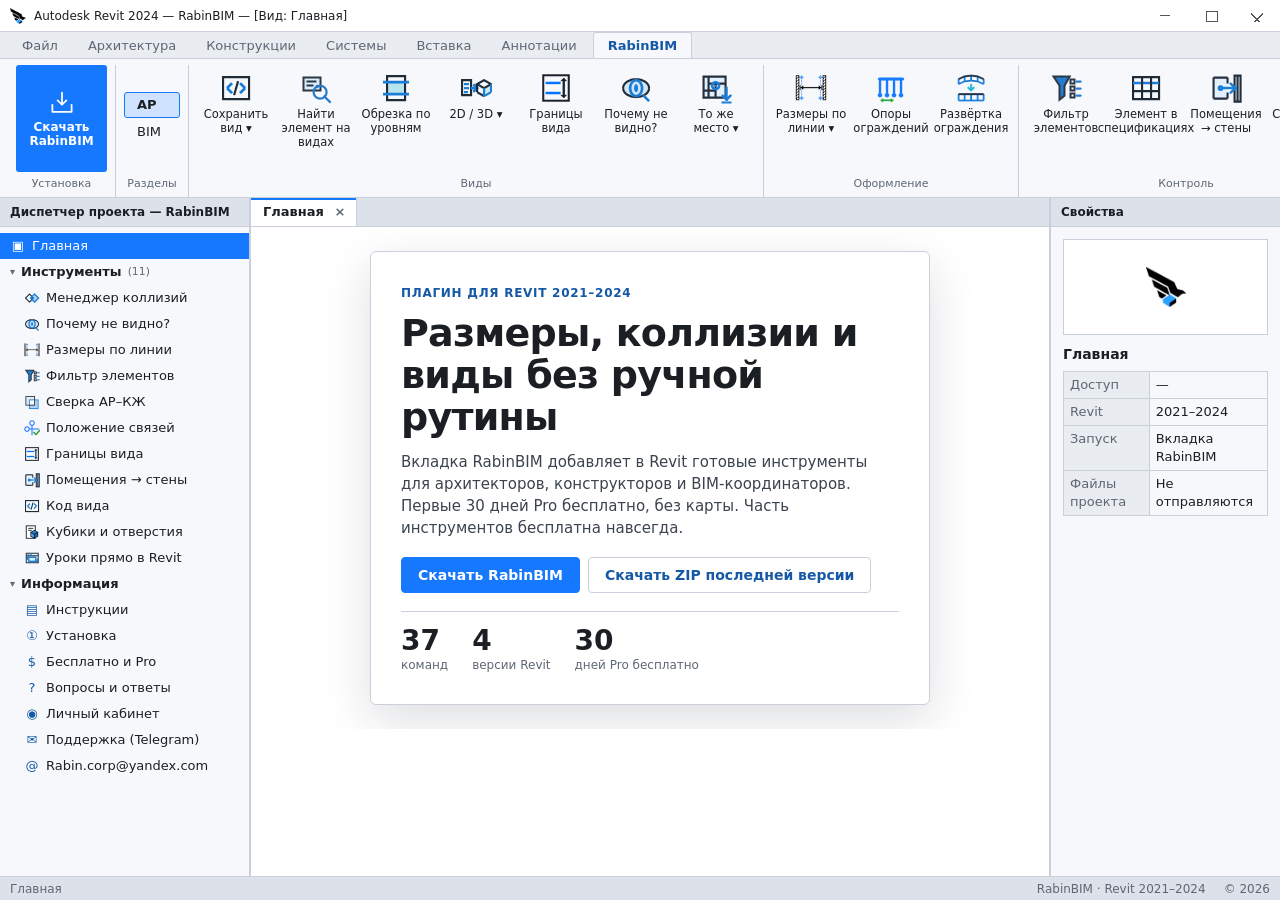
==== commit e5fdeba0: "Add contact email Rabin.corp@yandex.com" ====
--- a/index.html
+++ b/index.html
@@ -3,6 +3,7 @@
 <head>
   <meta charset="UTF-8" />
   <meta name="viewport" content="width=device-width, initial-scale=1.0" />
+  <meta name="referrer" content="no-referrer" />
   <title>RabinBIM для Revit: размеры, коллизии и виды без рутины</title>
   <meta name="description" content="RabinBIM добавляет в Revit с 2021 по 2024 вкладку с готовыми инструментами: размеры по линии, менеджер коллизий, поиск скрытых элементов, кубики и отверстия. 30 дней Pro бесплатно." />
   <link rel="canonical" href="https://rabinbim.ru/" />
@@ -11,7 +12,7 @@
   <meta property="og:image" content="https://rabinbim.ru/assets/og.png" />
   <meta name="theme-color" content="#1677FF" />
   <link rel="icon" type="image/png" href="assets/logo-dark.png" />
-  <link rel="stylesheet" href="style.css?v=20261121-1" />
+  <link rel="stylesheet" href="style.css?v=20261122-1" />
   <link rel="stylesheet" href="demos.css?v=4" />
   <link rel="stylesheet" href="demo-clash.css?v=4" />
   <link rel="stylesheet" href="demo-monolith.css?v=3" />
@@ -27,7 +28,7 @@
   </header>
   <nav class="rtabs" aria-label="Вкладки ленты"><span>Файл</span><span>Архитектура</span><span>Конструкции</span><span>Системы</span><span>Вставка</span><span>Аннотации</span><span class="on">RabinBIM</span></nav>
   <div class="ribbon" role="toolbar" aria-label="Инструменты RabinBIM">
-      <div class="rgroup rdl"><button type="button" class="rbig" data-installer-download="https://disk.yandex.ru/d/Asvi5-mojc1obw"><svg width="28" height="28" viewBox="0 0 256 256" fill="currentColor" aria-hidden="true"><path d="M224 144v64a8 8 0 0 1-8 8H40a8 8 0 0 1-8-8v-64a8 8 0 0 1 16 0v56h160v-56a8 8 0 0 1 16 0Zm-101.66 5.66a8 8 0 0 0 11.32 0l40-40a8 8 0 0 0-11.32-11.32L136 124.69V32a8 8 0 0 0-16 0v92.69l-26.34-26.35a8 8 0 0 0-11.32 11.32Z"/></svg><span>Скачать<br />RabinBIM</span></button><b>Установка</b></div>
+      <div class="rgroup rdl"><a class="rbig" href="https://app.rabinbim.ru/downloads/RabinBIMInstaller.exe"><svg width="28" height="28" viewBox="0 0 256 256" fill="currentColor" aria-hidden="true"><path d="M224 144v64a8 8 0 0 1-8 8H40a8 8 0 0 1-8-8v-64a8 8 0 0 1 16 0v56h160v-56a8 8 0 0 1 16 0Zm-101.66 5.66a8 8 0 0 0 11.32 0l40-40a8 8 0 0 0-11.32-11.32L136 124.69V32a8 8 0 0 0-16 0v92.69l-26.34-26.35a8 8 0 0 0-11.32 11.32Z"/></svg><span>Скачать<br />RabinBIM</span></a><b>Установка</b></div>
       <div class="rgroup"><div class="rcol rsections" role="group" aria-label="Раздел ленты">
         <button type="button" class="rsmall" data-ribbon-section="ar" aria-pressed="true">АР</button>
         <button type="button" class="rsmall" data-ribbon-section="bim" aria-pressed="false">BIM</button>
@@ -55,7 +56,8 @@
           <li><button class="node leaf" data-open="tiers"><span class="ic">$</span>Бесплатно и Pro</button></li>
           <li><button class="node leaf" data-open="faq"><span class="ic">?</span>Вопросы и ответы</button></li>
           <li><a class="node leaf" href="https://app.rabinbim.ru/profile.html"><span class="ic">◉</span>Личный кабинет</a></li>
-          <li><a class="node leaf" href="https://t.me/+byGab8vGXEpmMjky" target="_blank" rel="noopener"><span class="ic">✉</span>Поддержка</a></li>
+          <li><a class="node leaf" href="https://t.me/RabinBIM" target="_blank" rel="noopener"><span class="ic">✉</span>Поддержка (Telegram)</a></li>
+          <li><a class="node leaf" href="mailto:Rabin.corp@yandex.com"><span class="ic">@</span>Rabin.corp@yandex.com</a></li>
         </ul></li>
       </ul>
     </aside>
@@ -91,8 +93,8 @@
       <section class="view" id="v-railing-supports" hidden data-title="Опоры ограждений" data-tier="Pro" data-desc="Расстановка опор выбранных ограждений по шаблону: типы опор, шаг и отступы" data-doc="#guide-railing-supports"><div class="view-head"><h2>Опоры ограждений</h2><p>Расставить опоры выбранных ограждений по шаблону: типы опор, шаг, отступы.</p><p>Команда доступна в RabinBIM Pro для Revit.</p><button type="button" class="rsmall guide-link" data-inline-guide>Инструкция →</button></div></section>
       <section class="view" id="v-railing-unroll" hidden data-title="Развёртка ограждения" data-tier="Pro" data-desc="Чертёжный вид или разрезы вдоль ограждения с длиной по траектории, высотой, изломами и размерами" data-doc="#guide-railing-unroll"><div class="view-head"><h2>Развёртка ограждения</h2><p>Раскатывает выбранное ограждение в прямую на чертёжном виде или строит разрезы вдоль траектории.</p><p>Команда доступна в RabinBIM Pro для Revit.</p><button type="button" class="rsmall guide-link" data-inline-guide>Инструкция →</button></div></section>
       <section class="view" id="v-batch-links" hidden data-title="Загрузка связей" data-tier="Бесплатно" data-desc="Пакетная загрузка и обновление нескольких Revit-связей с Revit Server или с диска" data-doc="#guide-batch-links"><div class="view-head"><h2>Загрузка связей</h2><p>Загрузить сразу несколько Revit-связей с Revit Server или с диска, задав рабочие наборы и способ размещения.</p><p>Команда доступна бесплатно в RabinBIM для Revit.</p><button type="button" class="rsmall guide-link" data-inline-guide>Инструкция →</button></div></section>
-      <section class="view" id="v-guide-view-code" hidden data-title="Код вида Бесплатно"><article class="guide-page"><button type="button" class="rsmall guide-back" data-open="guide">← Все инструкции</button>
-          <h3>Код вида <span class="tag free">Бесплатно</span></h3>
+      <section class="view" id="v-guide-view-code" hidden data-title="Код вида" data-tier="Бесплатно"><article class="guide-page"><button type="button" class="rsmall guide-back" data-open="guide">← Все инструкции</button>
+          <h2>Код вида <span class="tag free">Бесплатно</span></h2>
           <figure class="shot side"><a href="assets/docs/view-code-menu.png" target="_blank" rel="noopener"><img src="assets/docs/view-code-menu.png" alt="Меню «Сохранить вид»: скриншот с QR-кодом, без кода, текстовый код" width="185" height="196" loading="lazy" /></a><figcaption>Меню «Сохранить вид»</figcaption></figure>
           <p>Скопируйте активный вид вместе с положением и направлением камеры, выделенными элементами и границами обрезки. Работает и для 3D, и для 2D видов. Коллега вставит код и откроет тот же вид без поиска.</p>
           <p>Кнопка «Сохранить вид» предлагает три варианта:</p>
@@ -104,8 +106,8 @@
           <p>Чтобы перейти к сохранённому месту, вставьте код или картинку с QR-кодом в «Вставить код вида». Код можно отправить коллеге или сохранить себе, чтобы вернуться к месту позже.</p>
           <p class="note">Код открывается в том же проекте. Между смежными разделами одного проекта тоже должен работать, но в таких случаях проверяйте результат.</p>
         </article></section>
-      <section class="view" id="v-guide-find-views" hidden data-title="Найти элемент на видах Бесплатно"><article class="guide-page"><button type="button" class="rsmall guide-back" data-open="guide">← Все инструкции</button>
-          <h3>Найти элемент на видах <span class="tag free">Бесплатно</span></h3>
+      <section class="view" id="v-guide-find-views" hidden data-title="Найти элемент на видах" data-tier="Бесплатно"><article class="guide-page"><button type="button" class="rsmall guide-back" data-open="guide">← Все инструкции</button>
+          <h2>Найти элемент на видах <span class="tag free">Бесплатно</span></h2>
           <img class="ico" src="assets/docs/btn-find-views.png" alt="Кнопка «Найти элемент на видах»" width="95" height="76" loading="lazy" />
           <p>Показывает все виды, на которых есть нужный элемент.</p>
           <ol class="proc">
@@ -115,8 +117,8 @@
           </ol>
           <p class="note">На крупных проектах поиск идёт минуты, а иногда и десятки минут. Для таких проектов ищите только по видам на листах. Поиск можно остановить кнопкой «Прервать».</p>
         </article></section>
-      <section class="view" id="v-guide-dimensions-2d3d" hidden data-title="Переход между 2D и 3D Pro"><article class="guide-page"><button type="button" class="rsmall guide-back" data-open="guide">← Все инструкции</button>
-          <h3>Переход между 2D и 3D <span class="tag pro">Pro</span></h3>
+      <section class="view" id="v-guide-dimensions-2d3d" hidden data-title="Переход между 2D и 3D" data-tier="Pro"><article class="guide-page"><button type="button" class="rsmall guide-back" data-open="guide">← Все инструкции</button>
+          <h2>Переход между 2D и 3D <span class="tag pro">Pro</span></h2>
           <figure class="shot side"><a href="assets/docs/menu-2d3d.png" target="_blank" rel="noopener"><img src="assets/docs/menu-2d3d.png" alt="Меню «2D / 3D»: 2D в 3D, 3D в 2D, выровнять 3D-границы" width="186" height="200" loading="lazy" /></a><figcaption>Группа «2D / 3D»</figcaption></figure>
           <p>Три кнопки в группе «2D / 3D»:</p>
           <dl class="defs">
@@ -126,14 +128,14 @@
           </dl>
           <p class="note">Активный рабочий набор должен быть видим на вашем виде.</p>
         </article></section>
-      <section class="view" id="v-guide-view-range" hidden data-title="Границы вида Pro"><article class="guide-page"><button type="button" class="rsmall guide-back" data-open="guide">← Все инструкции</button>
-          <h3>Границы вида <span class="tag pro">Pro</span></h3>
+      <section class="view" id="v-guide-view-range" hidden data-title="Границы вида" data-tier="Pro"><article class="guide-page"><button type="button" class="rsmall guide-back" data-open="guide">← Все инструкции</button>
+          <h2>Границы вида <span class="tag pro">Pro</span></h2>
           <img class="ico" src="assets/docs/btn-view-range.png" alt="Кнопка «Границы вида»" width="59" height="80" loading="lazy" />
           <p>Позволяет ползунками менять в реальном времени положение и глубину активного вида. Окно подстраивается под тип вида: для плана этажа и для разреза набор настроек разный.</p>
           <p class="note">Каждое движение ползунка в Revit считается транзакцией. Не злоупотребляйте этим на тяжёлых моделях: производительность на них упирается в сам Revit.</p>
         </article></section>
-      <section class="view" id="v-guide-visibility" hidden data-title="Почему не видно? Бесплатно"><article class="guide-page"><button type="button" class="rsmall guide-back" data-open="guide">← Все инструкции</button>
-          <h3>Почему не видно? <span class="tag free">Бесплатно</span></h3>
+      <section class="view" id="v-guide-visibility" hidden data-title="Почему не видно?" data-tier="Бесплатно"><article class="guide-page"><button type="button" class="rsmall guide-back" data-open="guide">← Все инструкции</button>
+          <h2>Почему не видно? <span class="tag free">Бесплатно</span></h2>
           <img class="ico" src="assets/docs/btn-visibility.png" alt="Кнопка «Почему не видно?»" width="65" height="84" loading="lazy" />
           <p>Выясняет, почему элемент не виден на виде.</p>
           <ol class="proc">
@@ -142,8 +144,8 @@
             <li>Плагин выдаст список проверок (категория, рабочий набор, фильтры, секущий диапазон и другие) и отметит причину.</li>
           </ol>
         </article></section>
-      <section class="view" id="v-guide-line-dims" hidden data-title="Размеры по линии Pro"><article class="guide-page"><button type="button" class="rsmall guide-back" data-open="guide">← Все инструкции</button>
-          <h3>Размеры по линии <span class="tag pro">Pro</span></h3>
+      <section class="view" id="v-guide-line-dims" hidden data-title="Размеры по линии" data-tier="Pro"><article class="guide-page"><button type="button" class="rsmall guide-back" data-open="guide">← Все инструкции</button>
+          <h2>Размеры по линии <span class="tag pro">Pro</span></h2>
           <figure class="shot side side-l"><a href="assets/ui/line-dims.png" target="_blank" rel="noopener"><img src="assets/ui/line-dims.png" alt="Окно «Размеры по линии»: настройки привязки и игнорирования стен" width="610" height="900" loading="lazy" /></a><figcaption>Настройки размеров</figcaption></figure>
           <p>Ставит цепочку размеров от одной точки до другой.</p>
           <ol class="proc">
@@ -160,8 +162,8 @@
             <li>«Раздельные размеры»: вместо одной цепочки создаётся отдельный размер для каждой пары соседних привязок.</li>
           </ul>
         </article></section>
-      <section class="view" id="v-guide-filter" hidden data-title="Фильтр элементов Pro"><article class="guide-page"><button type="button" class="rsmall guide-back" data-open="guide">← Все инструкции</button>
-          <h3>Фильтр элементов <span class="tag pro">Pro</span></h3>
+      <section class="view" id="v-guide-filter" hidden data-title="Фильтр элементов" data-tier="Pro"><article class="guide-page"><button type="button" class="rsmall guide-back" data-open="guide">← Все инструкции</button>
+          <h2>Фильтр элементов <span class="tag pro">Pro</span></h2>
           <img class="ico" src="assets/docs/btn-filter.png" alt="Кнопка «Фильтр элементов»" width="66" height="81" loading="lazy" />
           <p>Отбор элементов по категории, параметрам и их значениям. Привычный инструмент для тех, кто работал с подобным фильтром ModPlus, с дополнительными возможностями.</p>
           <ol class="proc">
@@ -171,7 +173,7 @@
           </ol>
           <p>Список можно обновить, если проект изменился, и убрать из выбора элементы, которые находятся в группе или сборке.</p>
           <figure class="shot wide"><a href="assets/ui/filter.png" target="_blank" rel="noopener"><img src="assets/ui/filter.png" alt="Окно «Фильтр элементов»: категория, параметр, значения и выделения сеанса" width="1180" height="560" loading="lazy" /></a><figcaption>Окно фильтра: слева режим и сохранённые фильтры, в центре категории, справа выделения сеанса</figcaption></figure>
-          <h4>Выделения текущего сеанса</h4>
+          <h3>Выделения текущего сеанса</h3>
           <p>Отобранные наборы можно временно хранить и сочетать между собой. У кнопок есть подсказки, вот основные:</p>
           <dl class="defs">
             <dt><kbd>+</kbd></dt><dd>Добавляет в список выбранные элементы с указанием их количества.</dd>
@@ -180,8 +182,8 @@
             <dt><kbd>R</kbd></dt><dd>Сохраняет выбор в набор выбора Revit. Просмотреть его можно на вкладке «Управление», пункт «Выбор объектов».</dd>
           </dl>
         </article></section>
-      <section class="view" id="v-guide-room-walls" hidden data-title="Помещения в стены Pro"><article class="guide-page"><button type="button" class="rsmall guide-back" data-open="guide">← Все инструкции</button>
-          <h3>Помещения в стены <span class="tag pro">Pro</span></h3>
+      <section class="view" id="v-guide-room-walls" hidden data-title="Помещения в стены" data-tier="Pro"><article class="guide-page"><button type="button" class="rsmall guide-back" data-open="guide">← Все инструкции</button>
+          <h2>Помещения в стены <span class="tag pro">Pro</span></h2>
           <img class="ico" src="assets/docs/btn-room-walls.png" alt="Кнопка «Помещения → стены»" width="74" height="78" loading="lazy" />
           <p>Переносит значения параметров помещений в стены, которые находятся в помещении или граничат с ним.</p>
           <ol class="proc">
@@ -194,19 +196,20 @@
           <figure class="shot wide"><a href="assets/ui/room-walls.png" target="_blank" rel="noopener"><img src="assets/ui/room-walls.png" alt="Окно «Параметры помещений в стены»" width="1050" height="760" loading="lazy" /></a><figcaption>Окно переноса параметров: отбор стен, пары параметров и найденные стены</figcaption></figure>
           <p class="note">«Неоднозначные» стены находятся сразу в нескольких помещениях. Если включить «Заполнить неоднозначные», стена получит значения первого найденного помещения.</p>
         </article></section>
-      <section class="view" id="v-guide-same-place" hidden data-title="То же место Бесплатно"><article class="guide-page"><button type="button" class="rsmall guide-back" data-open="guide">← Все инструкции</button>
-          <h3>То же место <span class="tag free">Бесплатно</span></h3>
+      <section class="view" id="v-guide-same-place" hidden data-title="То же место" data-tier="Бесплатно"><article class="guide-page"><button type="button" class="rsmall guide-back" data-open="guide">← Все инструкции</button>
+          <h2>То же место <span class="tag free">Бесплатно</span></h2>
           <p>Сохраняет любое место на плане и открывает это же место на плане другого этажа или на 3D виде. Верхняя кнопка запоминает положение, нижняя переносит в это место на текущем виде.</p>
         </article></section>
-      <section class="view" id="v-guide-updates" hidden data-title="Обновления, уроки и достижения"><article class="guide-page"><button type="button" class="rsmall guide-back" data-open="guide">← Все инструкции</button>
-          <h3>Обновления, уроки и достижения</h3>
+      <section class="view" id="v-guide-updates" hidden data-title="Обновления, уроки и достижения" data-tier="Бесплатно"><article class="guide-page"><button type="button" class="rsmall guide-back" data-open="guide">← Все инструкции</button>
+          <h2>Обновления, уроки и достижения <span class="tag free">Бесплатно</span></h2>
           <p>Окно «Обновить RabinBIM» показывает установленную версию и проверяет наличие новой. Автоматическую проверку можно включить при запуске и при закрытии Revit. Для установки обновления Revit нужно закрыть на несколько секунд.</p>
           <p>Если новая версия работает хуже предыдущей, на вкладке «Настройки» можно установить любую из доступных версий кнопкой «Установить выбранную».</p>
+          <p>Чтобы подключить профиль, получите код в личном кабинете RabinBIM. В Revit откройте «Обновить RabinBIM» → «Лицензия…» и введите код.</p>
           <p>В «Уроках» собраны интерактивные задания внутри Revit: подсвечивают нужные кнопки и проверяют действия по шагам.</p>
           <p>На вкладке «Достижения» можно включить счётчик достижений за работу в плагине. Он считает только действия внутри Revit и не замедляет работу.</p>
         </article></section>
-      <section class="view" id="v-guide-clash-start" hidden data-title="Источники и загрузка отчёта"><article class="guide-page"><button type="button" class="rsmall guide-back" data-open="guide">← Все инструкции</button>
-          <h3>Источники и загрузка отчёта</h3>
+      <section class="view" id="v-guide-clash-start" hidden data-title="Источники и загрузка отчёта" data-tier="Pro"><article class="guide-page"><button type="button" class="rsmall guide-back" data-open="guide">← Все инструкции</button>
+          <h2>Источники и загрузка отчёта <span class="tag pro">Pro</span></h2>
           <p>Сначала нужно указать, где лежат отчёты по коллизиям.</p>
           <ol class="proc">
             <li>Откройте вкладку «Настройки» и найдите «Источники отчётов HTML/XML».</li>
@@ -214,9 +217,9 @@
             <li>Нажмите «Сохранить пути».</li>
           </ol>
           <p class="note">Путь к папке с коллизиями можно уточнить у коллег или BIM-координатора.</p>
-          <h4>Если нет доступа к рабочим дискам</h4>
+          <h3>Если нет доступа к рабочим дискам</h3>
           <p>Укажите «Корневую папку», куда сохранять отчёты, и «Публичную ссылку на архивы» с Яндекс Диска, куда выкладываются ZIP-архивы отчётов. Кнопка «Проверить обновления» сравнит дату в имени архива с вашей версией, скачает новую в указанную папку и распакует её под тем же названием. На это уходит от нескольких секунд до пары минут, в зависимости от интернета и размера файла.</p>
-          <h4>Загрузка отчёта</h4>
+          <h3>Загрузка отчёта</h3>
           <p>Выберите проект и версию (папка с датой в формате ГГГГ.ММ.ДД) и нажмите «Загрузить». Дальше можно работать с коллизиями или смотреть отчёты и аналитику.</p>
           <dl class="defs">
             <dt>Проект</dt><dd>Выбирает настроенный объект.</dd>
@@ -227,11 +230,11 @@
           </dl>
           <p>На главной странице отдельно показаны последние изменения и комментарии: автоматические записи (смена статуса, назначение) и обычные комментарии в двух независимых списках. Диапазон записей задаётся полями «с» и «по», двойной щелчок по записи открывает нужную коллизию.</p>
         </article></section>
-      <section class="view" id="v-guide-clash-work" hidden data-title="Отработка коллизий"><article class="guide-page"><button type="button" class="rsmall guide-back" data-open="guide">← Все инструкции</button>
-          <h3>Отработка коллизий</h3>
+      <section class="view" id="v-guide-clash-work" hidden data-title="Отработка коллизий" data-tier="Pro"><article class="guide-page"><button type="button" class="rsmall guide-back" data-open="guide">← Все инструкции</button>
+          <h2>Отработка коллизий <span class="tag pro">Pro</span></h2>
           <p>Откройте вкладку «Коллизии». Первый уровень списка: отчёт (тест) Navisworks. Второй уровень: группа. Одиночные коллизии лежат в группе «Без группы». Щелчок по заголовку группы показывает общее изображение группы, если оно есть. У строки видны имя, ось и слой, группа, назначение и цветной статус. Пустые отчёты скрыты, одинаково названные группы не объединяются.</p>
 
-          <h4>Поиск</h4>
+          <h3>Поиск</h3>
           <p>Поиск идёт по имени коллизии, отчёта и теста, группе, статусу, назначению, координатам, оси и слою, а также по данным обоих элементов: ID, модели, категории, семейству и типу.</p>
           <div class="table-wrap"><table>
             <thead><tr><th>Запрос</th><th>Результат</th></tr></thead>
@@ -246,14 +249,14 @@
           </table></div>
           <p>Знак «&amp;» значит «и». После «|» перечисляются исключения, несколько исключений разделяются запятой или точкой с запятой. Enter запускает поиск, «Сброс» очищает строку и фильтры.</p>
 
-          <h4>Быстрые фильтры</h4>
+          <h3>Быстрые фильтры</h3>
           <ul>
             <li>«Мои»: только коллизии, назначенные текущему пользователю Revit.</li>
             <li>«Сегодня»: коллизии, с которыми сегодня работали.</li>
             <li>Фильтр статуса: все, активные, проанализированные, подтверждённые или исправленные.</li>
           </ul>
 
-          <h4>Статусы</h4>
+          <h3>Статусы</h3>
           <div class="statuses">
             <span class="st-chip s-active">Активная</span>
             <span class="st-chip s-checked">Отработана</span>
@@ -261,10 +264,10 @@
             <span class="st-chip s-fixed">Исправлена</span>
           </div>
 
-          <h4>Массовая работа</h4>
+          <h3>Массовая работа</h3>
           <p>Несколько строк выбираются как в проводнике: <kbd>Ctrl</kbd> добавляет отдельные записи, <kbd>Shift</kbd> выбирает диапазон. Смена статуса у одной из выбранных строк применяет тот же статус ко всем выбранным, назначение применяется ко всей выбранной группе строк. Перед массовой операцией проверьте подсветку и итоговый счётчик.</p>
 
-          <h4>Карточка коллизии</h4>
+          <h3>Карточка коллизии</h3>
           <ul>
             <li>Сверху имя и тонкая цветная полоса статуса.</li>
             <li>Ниже: дата обнаружения, точка конфликта, ось и слой.</li>
@@ -272,7 +275,7 @@
             <li>Блоки «Элемент 1» и «Элемент 2»: ID, модель, категория, семейство, тип. ID можно скопировать через <kbd>Ctrl</kbd>+<kbd>C</kbd>, а щелчок правой кнопкой по ID копирует его сразу.</li>
           </ul>
 
-          <h4>Переход к элементам в Revit</h4>
+          <h3>Переход к элементам в Revit</h3>
           <figure class="shot wide"><a href="assets/docs/clash-actions.png" target="_blank" rel="noopener"><img src="assets/docs/clash-actions.png" alt="Кнопки карточки коллизии: изолировать, 3D обрезка, 3D всей группы, копировать" width="648" height="73" loading="lazy" /></a><figcaption>Кнопки под карточкой коллизии</figcaption></figure>
           <dl class="defs">
             <dt>Изолировать</dt><dd>Находит элементы по ID в активном документе и загруженных связях, сбрасывает прежнюю временную изоляцию, временно изолирует найденное и приближает вид.</dd>
@@ -280,13 +283,19 @@
             <dt>3D всей группы</dt><dd>Собирает элементы всех коллизий группы и делает общую обрезку. Удобно смотреть серию однотипных пересечений, не открывая каждую строку.</dd>
           </dl>
         </article></section>
-      <section class="view" id="v-guide-clash-reports" hidden data-title="Отчёты, сравнение и аналитика"><article class="guide-page"><button type="button" class="rsmall guide-back" data-open="guide">← Все инструкции</button>
-          <h3>Отчёты, сравнение и аналитика</h3>
-          <h4>Отчёты</h4>
+      <section class="view" id="v-guide-clash-reports" hidden data-title="Отчёты, сравнение и аналитика" data-tier="Pro"><article class="guide-page"><button type="button" class="rsmall guide-back" data-open="guide">← Все инструкции</button>
+          <h2>Отчёты, сравнение и аналитика <span class="tag pro">Pro</span></h2>
+          <h3>Отчёты</h3>
           <p>Динамика коллизий по папкам дат: карточки (всего, активные, исправленные, прогресс, проанализированные, подтверждённые, число дат и отчётов), столбчатая диаграмма по статусам и дням, срез общий, по проверке или по разделу. «Excel» выгружает таблицы и диаграммы в настоящий файл Excel.</p>
-          <h4>Сравнение</h4>
+          <h3>Фильтры и выгрузка коллизий</h3>
+          <ul>
+            <li><strong>«Новые»</strong> показывает коллизии, появившиеся с прошлой версии отчёта.</li>
+            <li><strong>«Старые»</strong> позволяет отобрать неисправленные коллизии по возрасту.</li>
+            <li><strong>«Выгрузить…»</strong> сохраняет показанные коллизии. Для передачи смежникам выберите HTML с изображениями. Такой отчёт можно сохранить в PDF через печать в браузере. Excel включает изображения, фильтры, сводку по тестам и комментарии.</li>
+          </ul>
+          <h3>Сравнение</h3>
           <p>Выберите две версии и нажмите «Сравнить». Таблица покажет число коллизий в каждом тесте и разницу. Отрицательная разница значит, что коллизий стало меньше, положительная значит, что больше. Если в одной из дат нет такого отчёта, его значение для этой даты считается нулевым.</p>
-          <h4>Аналитика</h4>
+          <h3>Аналитика</h3>
           <p>Область можно переключать между текущим отчётом и всеми отчётами папки. Для сводной аналитики можно выбрать конкретные непустые отчёты.</p>
           <div class="table-wrap"><table>
             <thead><tr><th>Режим</th><th>Что показывает</th></tr></thead>
@@ -301,8 +310,8 @@
             </tbody>
           </table></div>
         </article></section>
-      <section class="view" id="v-guide-clash-settings" hidden data-title="Настройки и архивы"><article class="guide-page"><button type="button" class="rsmall guide-back" data-open="guide">← Все инструкции</button>
-          <h3>Настройки и архивы</h3>
+      <section class="view" id="v-guide-clash-settings" hidden data-title="Настройки и архивы" data-tier="Pro"><article class="guide-page"><button type="button" class="rsmall guide-back" data-open="guide">← Все инструкции</button>
+          <h2>Настройки и архивы <span class="tag pro">Pro</span></h2>
           <dl class="defs">
             <dt>Изображение</dt><dd>«Увеличивать изображение при наведении» включает предпросмотр, коэффициент задаёт масштаб, итоговый размер ограничен экраном.</dd>
             <dt>3D-обрезка</dt><dd>«Строить область по геометрии пересечения» включает точный способ, «Увеличение области» задаёт запас вокруг пересечения. Если пересечение вычислить нельзя, берётся безопасная обрезка по границам или точке конфликта.</dd>
@@ -312,19 +321,19 @@
             <dt>Журнал</dt><dd>«Обновить» перечитывает журнал текущего дня, ошибки выделены цветом, «Очистить» удаляет журнал после подтверждения. Записи содержат время, уровень, операцию и длительности.</dd>
           </dl>
         </article></section>
-      <section class="view" id="v-guide-open-start" hidden data-title="Подготовка модели"><article class="guide-page"><button type="button" class="rsmall guide-back" data-open="guide">← Все инструкции</button>
-          <h3>Подготовка модели</h3>
+      <section class="view" id="v-guide-open-start" hidden data-title="Подготовка модели" data-tier="Pro"><article class="guide-page"><button type="button" class="rsmall guide-back" data-open="guide">← Все инструкции</button>
+          <h2>Подготовка модели <span class="tag pro">Pro</span></h2>
           <figure class="shot side"><a href="assets/docs/openings-menu.png" target="_blank" rel="noopener"><img src="assets/docs/openings-menu.png" alt="Меню «Кубики и отверстия» с пунктом настроек" width="229" height="282" loading="lazy" /></a><figcaption>Меню «Кубики и отверстия»</figcaption></figure>
           <p>Если в модели только начинается работа с отверстиями, откройте «Настройки кубиков и отверстий» и выберите «Проверить модель» в зависимости от того, какая модель открыта. Плагин проверит, что в ней есть нужные семейства и параметры.</p>
         </article></section>
-      <section class="view" id="v-guide-open-main" hidden data-title="Основная модель"><article class="guide-page"><button type="button" class="rsmall guide-back" data-open="guide">← Все инструкции</button>
-          <h3>Основная модель</h3>
+      <section class="view" id="v-guide-open-main" hidden data-title="Основная модель" data-tier="Pro"><article class="guide-page"><button type="button" class="rsmall guide-back" data-open="guide">← Все инструкции</button>
+          <h2>Основная модель <span class="tag pro">Pro</span></h2>
           <p>Размещает отверстия в местах кубиков из связанной модели и позволяет отслеживать изменения.</p>
           <p>Отверстия привязываются к кубикам по уникальному ID, который записывается в параметр «ID_Кубика». Если у кубика уже есть отверстие, в этом списке остаётся отверстие, а кубик пропадает.</p>
           <p>Область проверки: вся модель или активный вид. По расположению: стены и перекрытия, только стены или только перекрытия.</p>
 
           <figure class="shot wide"><a href="assets/ui/open-main.png" target="_blank" rel="noopener"><img src="assets/ui/open-main.png" alt="Окно «Проверка основной модели»" width="1080" height="600" loading="lazy" /></a><figcaption>Окно «Основная модель»: область проверки, состояние каждого кубика и кнопки действий</figcaption></figure>
-          <h4>Состояния</h4>
+          <h3>Состояния</h3>
           <p>Если в проект загружена связь с отверстиями, в столбце «Состояние» видны статусы:</p>
           <div class="table-wrap"><table>
             <tbody>
@@ -337,7 +346,7 @@
             </tbody>
           </table></div>
 
-          <h4>Кнопки</h4>
+          <h3>Кнопки</h3>
           <dl class="defs">
             <dt>Обновить</dt><dd>Обновляет список.</dd>
             <dt>Выделить</dt><dd>Выделяет выбранный элемент списка. Для элементов связи (кубиков) не работает.</dd>
@@ -348,15 +357,15 @@
             <dt>Выгрузить отчёт</dt><dd>Выгружает полный отчёт по кубикам и отверстиям в Excel.</dd>
           </dl>
         </article></section>
-      <section class="view" id="v-guide-open-file" hidden data-title="Файл кубиков"><article class="guide-page"><button type="button" class="rsmall guide-back" data-open="guide">← Все инструкции</button>
-          <h3>Файл кубиков</h3>
+      <section class="view" id="v-guide-open-file" hidden data-title="Файл кубиков" data-tier="Pro"><article class="guide-page"><button type="button" class="rsmall guide-back" data-open="guide">← Все инструкции</button>
+          <h2>Файл кубиков <span class="tag pro">Pro</span></h2>
           <p>Показывает изменения в файле кубиков с момента, когда вы в последний раз сохраняли снимок. Кнопка «Сохранить снимок» записывает данные по всем кубикам модели во внутренние настройки плагина. При следующих открытиях можно посмотреть, какие кубики добавлены, какие удалены и какие изменились.</p>
           <figure class="shot wide"><a href="assets/docs/open-file.png" target="_blank" rel="noopener"><img src="assets/docs/open-file.png" alt="Окно «Проверка файла кубиков»" width="1066" height="553" loading="lazy" /></a><figcaption>Окно «Файл кубиков»: сравнение снимков и список изменений</figcaption></figure>
           <p class="note">Плагин хранит не больше пяти снимков, чтобы не засорять диск. При превышении лимита самый старый снимок перезаписывается.</p>
           <p>Остальные кнопки работают так же, как в окне «Основная модель».</p>
         </article></section>
-      <section class="view" id="v-guide-open-sections" hidden data-title="Разрезы по кубикам"><article class="guide-page"><button type="button" class="rsmall guide-back" data-open="guide">← Все инструкции</button>
-          <h3>Разрезы по кубикам</h3>
+      <section class="view" id="v-guide-open-sections" hidden data-title="Разрезы по кубикам" data-tier="Pro"><article class="guide-page"><button type="button" class="rsmall guide-back" data-open="guide">← Все инструкции</button>
+          <h2>Разрезы по кубикам <span class="tag pro">Pro</span></h2>
           <p>Строит разрезы в файле отверстий (кубиков) и расставляет размеры. Привязка идёт к ближайшим кубикам, стенам, перекрытиям и осям.</p>
           <ol class="proc">
             <li>Выберите связь АР. Из неё берутся стены и перекрытия для привязок размеров.</li>
@@ -365,17 +374,17 @@
           </ol>
           <p>Плагин находит кубики, лежащие на одной линии (обычно в одной стене), строит разрез вдоль них и проставляет размеры. Кубик, который уже попал на разрез, в следующие разрезы не берётся, чтобы не делать лишней работы. Построение можно прервать.</p>
         </article></section>
-      <section class="view" id="v-guide-open-settings" hidden data-title="Настройки"><article class="guide-page"><button type="button" class="rsmall guide-back" data-open="guide">← Все инструкции</button>
-          <h3>Настройки</h3>
+      <section class="view" id="v-guide-open-settings" hidden data-title="Настройки" data-tier="Pro"><article class="guide-page"><button type="button" class="rsmall guide-back" data-open="guide">← Все инструкции</button>
+          <h2>Настройки <span class="tag pro">Pro</span></h2>
           <p>Настройки уже подобраны под типовые проекты, обычно их достаточно не менять. Правка нужна, если у вас особые семейства или параметры.</p>
           <dl class="defs">
             <dt>Профиль проекта</dt><dd>Можно создать несколько вариантов настроек и переключать их. Введите имя профиля и после правок нажмите «Сохранить».</dd>
             <dt>Прочитать модель</dt><dd>Собирает все семейства и параметры проекта. На больших моделях это может занять 5 минут и больше.</dd>
           </dl>
-          <h4>Вкладка «Семейства»</h4>
+          <h3>Вкладка «Семейства»</h3>
           <p>Здесь указываются семейства кубиков и отверстий. Основные уже внесены, добавляйте только свои. Можно выбрать из модели или записать имя семейства и тип, но тогда без ошибок.</p>
           <figure class="shot wide"><a href="assets/docs/open-set-families.png" target="_blank" rel="noopener"><img src="assets/docs/open-set-families.png" alt="Настройки: вкладка «Семейства»" width="916" height="635" loading="lazy" /></a><figcaption>Вкладка «Семейства»</figcaption></figure>
-          <h4>Вкладка «Кубики»</h4>
+          <h3>Вкладка «Кубики»</h3>
           <ul>
             <li>по какому параметру отбираются стены и перекрытия и с какими значениями;</li>
             <li>какие элементы не считать колоннами;</li>
@@ -384,25 +393,103 @@
           </ul>
           <p class="note">Не отключайте «Уточнять пересечения геометрией». Без неё точность сверки кубиков с остальными элементами заметно падает, а выигрыш во времени не оправдывает потерь.</p>
           <figure class="shot wide"><a href="assets/docs/open-set-cubes.png" target="_blank" rel="noopener"><img src="assets/docs/open-set-cubes.png" alt="Настройки: вкладка «Кубики»" width="905" height="635" loading="lazy" /></a><figcaption>Вкладка «Кубики»</figcaption></figure>
-          <h4>Вкладка «Параметры»</h4>
+          <h3>Вкладка «Параметры»</h3>
           <p>Связи параметров кубиков и отверстий. Первые четыре поля общие, там обычно ничего менять не нужно, но можно задать допуск для сверки положения отверстия относительно кубика. «Габаритные параметры по связям семейств» позволяют связать отверстие с кубиком, если появилось что-то новое. Дальше выбирается схема расчёта. Здесь же можно отслеживать изменения заданных параметров в «Снимках по кубикам».</p>
           <figure class="shot wide"><a href="assets/docs/open-set-params.png" target="_blank" rel="noopener"><img src="assets/docs/open-set-params.png" alt="Настройки: вкладка «Параметры»" width="911" height="638" loading="lazy" /></a><figcaption>Вкладка «Параметры»</figcaption></figure>
-          <h4>Импорт и экспорт</h4>
+          <h3>Импорт и экспорт</h3>
           <p>Чтобы поделиться настройками, выберите профиль и нажмите «Экспортировать». Коллега нажимает «Импортировать». После правок не забудьте нажать «Сохранить».</p>
         </article></section>
-      <section class="view" id="v-guide-level-section" hidden data-title="Обрезка по уровням"><article class="guide-page"><button type="button" class="rsmall guide-back" data-open="guide">← Все инструкции</button><h2>Обрезка по уровням</h2><ol><li>Откройте 3D-вид и запустите «Виды → Обрезка по уровням».</li><li>Укажите нижний и верхний уровни. Примените обрезку и проверьте границы на виде.</li></ol></article></section>
-      <section class="view" id="v-guide-schedule-element-finder" hidden data-title="Элемент в спецификациях"><article class="guide-page"><button type="button" class="rsmall guide-back" data-open="guide">← Все инструкции</button><h2>Элемент в спецификациях</h2><ol><li>Выберите элемент модели и запустите «Контроль → Элемент в спецификациях».</li><li>Посмотрите список спецификаций на листах, в которых найден элемент.</li></ol></article></section>
-      <section class="view" id="v-guide-monolith-check" hidden data-title="Сверка АР–КЖ"><article class="guide-page"><button type="button" class="rsmall guide-back" data-open="guide">← Все инструкции</button><h2>Сверка АР–КЖ</h2><ol><li>Откройте модель АР с загруженной связью КЖ. Запустите «Контроль → Сверка АР–КЖ».</li><li>Укажите связь и область проверки. Запустите сравнение и разберите найденные расхождения.</li></ol></article></section>
-      <section class="view" id="v-guide-project-sync" hidden data-title="Синхронизация проектов"><article class="guide-page"><button type="button" class="rsmall guide-back" data-open="guide">← Все инструкции</button><h2>Синхронизация проектов</h2><ol><li>Откройте «Координация → Синхронизация проектов».</li><li>Укажите источник и проверьте состав данных перед переносом в текущий проект.</li></ol></article></section>
-      <section class="view" id="v-guide-link-placement" hidden data-title="Положение связей"><article class="guide-page"><button type="button" class="rsmall guide-back" data-open="guide">← Все инструкции</button><h2>Положение связей</h2><ol><li>В модели с загруженными связями откройте «Координация → Положение связей».</li><li>Проверьте размещение по общим координатам и осям. Разберите расхождения перед изменением положения связей.</li></ol></article></section>
-      <section class="view" id="v-guide-cube-requirements" hidden data-title="Проверка требований к кубикам"><article class="guide-page"><button type="button" class="rsmall guide-back" data-open="guide">← Все инструкции</button><h2>Проверка требований к кубикам</h2><ol><li>Откройте «Координация → Кубики и отверстия → Проверка требований».</li><li>Укажите, находятся ли кубики в текущей модели или в связи. Запустите проверку расположения.</li><li>Разберите список замечаний. При необходимости выгрузите его в Excel.</li></ol></article></section>
-      <section class="view" id="v-guide-fix-group-worksets" hidden data-title="РН групп"><article class="guide-page"><button type="button" class="rsmall guide-back" data-open="guide">← Все инструкции</button><h2>РН групп</h2><ol><li>Выберите экземпляры групп в модели с общим доступом.</li><li>Запустите «BIM → РН групп». Команда последовательно назначает группе рабочие наборы её элементов, затем восстанавливает исходный рабочий набор группы.</li></ol></article></section>
-      <section class="view" id="v-guide-family-parameter-inspector" hidden data-title="Параметры семейства"><article class="guide-page"><button type="button" class="rsmall guide-back" data-open="guide">← Все инструкции</button><h2>Параметры семейства</h2><ol><li>Откройте семейство в редакторе и запустите «BIM → Параметры семейства».</li><li>Просмотрите список параметров, формулы и зависимости между ними.</li></ol></article></section>
-      <section class="view" id="v-guide-workset-contents" hidden data-title="Состав РН"><article class="guide-page"><button type="button" class="rsmall guide-back" data-open="guide">← Все инструкции</button><h2>Состав РН</h2><ol><li>Откройте модель с общим доступом и запустите «BIM → Состав РН».</li><li>Укажите рабочий набор и просмотрите его элементы. Закрытый набор можно проверить без его открытия.</li></ol></article></section>
-      <section class="view" id="v-guide-railing-supports" hidden data-title="Опоры ограждений Pro"><article class="guide-page"><button type="button" class="rsmall guide-back" data-open="guide">← Все инструкции</button><h3>Опоры ограждений <span class="tag pro">Pro</span></h3><ol class="proc"><li>Откройте «Оформление → Опоры ограждений» — окно не блокирует работу в Revit.</li><li>Выберите одно или несколько ограждений, задайте типы опор, шаг или количество и отступы от краёв.</li><li>Примените шаблон: опоры сдвинутся вдоль траектории, лишние удалятся, недостающие добавятся. Кнопка «Вернуть опоры» восстанавливает типовую расстановку.</li></ol></article></section>
-      <section class="view" id="v-guide-railing-unroll" hidden data-title="Развёртка ограждения Pro"><article class="guide-page"><button type="button" class="rsmall guide-back" data-open="guide">← Все инструкции</button><h3>Развёртка ограждения <span class="tag pro">Pro</span></h3><ol class="proc"><li>Выберите одно или несколько ограждений и запустите «Оформление → Развёртка ограждения».</li><li>Выберите режим: чертёжный вид (развёртка вдоль траектории с поворотами и уклоном) или разрезы вдоль ограждения, при необходимости укажите шаблон вида и лист.</li><li>Плагин построит развёртку с поручнями, балясинами, опорами, изломами и размерами между опорами.</li></ol></article></section>
-      <section class="view" id="v-guide-batch-links" hidden data-title="Загрузка связей Бесплатно"><article class="guide-page"><button type="button" class="rsmall guide-back" data-open="guide">← Все инструкции</button><h3>Загрузка связей <span class="tag free">Бесплатно</span></h3><ol class="proc"><li>Откройте «BIM → Загрузка связей» и выберите источник: Revit Server (структура папок кешируется) или файлы с диска.</li><li>Отметьте нужные модели, задайте рабочие наборы типа и экземпляра и способ размещения.</li><li>Нажмите «Загрузить» для пакетного добавления или «Обновить», чтобы удалить выбранные связи и загрузить их заново.</li></ol></article></section>
-      <section class="view" id="v-guide" hidden data-title="Инструкции"><div class="guide-page"><h1>Инструкции RabinBIM</h1><ul class="guide-index"><li><button type="button" class="node" data-open="guide-view-code">Код вида Бесплатно</button></li><li><button type="button" class="node" data-open="guide-find-views">Найти элемент на видах Бесплатно</button></li><li><button type="button" class="node" data-open="guide-dimensions-2d3d">Переход между 2D и 3D Pro</button></li><li><button type="button" class="node" data-open="guide-view-range">Границы вида Pro</button></li><li><button type="button" class="node" data-open="guide-visibility">Почему не видно? Бесплатно</button></li><li><button type="button" class="node" data-open="guide-line-dims">Размеры по линии Pro</button></li><li><button type="button" class="node" data-open="guide-railing-supports">Опоры ограждений Pro</button></li><li><button type="button" class="node" data-open="guide-railing-unroll">Развёртка ограждения Pro</button></li><li><button type="button" class="node" data-open="guide-filter">Фильтр элементов Pro</button></li><li><button type="button" class="node" data-open="guide-room-walls">Помещения в стены Pro</button></li><li><button type="button" class="node" data-open="guide-same-place">То же место Бесплатно</button></li><li><button type="button" class="node" data-open="guide-updates">Обновления, уроки и достижения</button></li><li><button type="button" class="node" data-open="guide-clash-start">Источники и загрузка отчёта</button></li><li><button type="button" class="node" data-open="guide-clash-work">Отработка коллизий</button></li><li><button type="button" class="node" data-open="guide-clash-reports">Отчёты, сравнение и аналитика</button></li><li><button type="button" class="node" data-open="guide-clash-settings">Настройки и архивы</button></li><li><button type="button" class="node" data-open="guide-open-start">Подготовка модели</button></li><li><button type="button" class="node" data-open="guide-open-main">Основная модель</button></li><li><button type="button" class="node" data-open="guide-open-file">Файл кубиков</button></li><li><button type="button" class="node" data-open="guide-open-sections">Разрезы по кубикам</button></li><li><button type="button" class="node" data-open="guide-open-settings">Настройки</button></li><li><button type="button" class="node" data-open="guide-level-section">Обрезка по уровням</button></li><li><button type="button" class="node" data-open="guide-schedule-element-finder">Элемент в спецификациях</button></li><li><button type="button" class="node" data-open="guide-monolith-check">Сверка АР–КЖ</button></li><li><button type="button" class="node" data-open="guide-project-sync">Синхронизация проектов</button></li><li><button type="button" class="node" data-open="guide-link-placement">Положение связей</button></li><li><button type="button" class="node" data-open="guide-cube-requirements">Проверка требований к кубикам</button></li><li><button type="button" class="node" data-open="guide-fix-group-worksets">РН групп</button></li><li><button type="button" class="node" data-open="guide-family-parameter-inspector">Параметры семейства</button></li><li><button type="button" class="node" data-open="guide-workset-contents">Состав РН</button></li><li><button type="button" class="node" data-open="guide-batch-links">Загрузка связей Бесплатно</button></li></ul></div></section>
+      <section class="view" id="v-guide-level-section" hidden data-title="Обрезка по уровням" data-tier="Бесплатно"><article class="guide-page"><button type="button" class="rsmall guide-back" data-open="guide">← Все инструкции</button><h2>Обрезка по уровням <span class="tag free">Бесплатно</span></h2><ol><li>Откройте 3D-вид и запустите «Виды → Обрезка по уровням».</li><li>Укажите нижний и верхний уровни. Примените обрезку и проверьте границы на виде.</li></ol></article></section>
+      <section class="view" id="v-guide-schedule-element-finder" hidden data-title="Элемент в спецификациях" data-tier="Pro"><article class="guide-page"><button type="button" class="rsmall guide-back" data-open="guide">← Все инструкции</button><h2>Элемент в спецификациях <span class="tag pro">Pro</span></h2><ol><li>Выберите элемент модели и запустите «Контроль → Элемент в спецификациях».</li><li>Посмотрите список спецификаций на листах, в которых найден элемент.</li></ol></article></section>
+      <section class="view" id="v-guide-monolith-check" hidden data-title="Сверка АР–КЖ" data-tier="Pro"><article class="guide-page"><button type="button" class="rsmall guide-back" data-open="guide">← Все инструкции</button><h2>Сверка АР–КЖ <span class="tag pro">Pro</span></h2>
+          <p>Откройте модель АР с загруженной связью КЖ или КР. Если при сверке нужно учесть запроектированные отверстия, загрузите также связь с кубиками отверстий, например «ИОС_Отверстия». На ленте RabinBIM откройте «Контроль → Сверка АР–КЖ».</p>
+          <h3>Настройки сверки</h3>
+          <h4>Модели</h4>
+          <dl class="defs">
+            <dt>Связь КЖ</dt><dd>Выберите связь с конструктивной моделью.</dd>
+            <dt>Что проверить</dt><dd>Чтобы проверить отдельный участок, подготовьте его на 3D-виде и выберите область «Активный вид». В сверку попадут элементы в пределах этого вида.</dd>
+            <dt>Категории</dt><dd>Отметьте категории элементов, которые нужно сравнить.</dd>
+          </dl>
+          <h4>Монолит</h4>
+          <dl class="defs">
+            <dt>Параметр типа и значения</dt><dd>Если железобетонные конструкции отмечены значением «Монолит» в параметре «Группа модели», оставьте этот параметр. При необходимости добавьте другие значения, принятые в проекте.</dd>
+            <dt>Отбирать элементы КЖ</dt><dd>Включите отбор, если в связанной модели железобетонные элементы помечены тем же параметром. Если параметр в связи не заполнен, оставьте отбор выключенным.</dd>
+            <dt>Не сверять типы</dt><dd>Укажите типы элементов из модели КЖ, которые нужно исключить из сравнения.</dd>
+            <dt>Материалы</dt><dd>Для многослойных стен укажите материалы монолита, чтобы исключить из сверки утеплитель и другие слои.</dd>
+          </dl>
+          <h4>Отверстия</h4>
+          <dl class="defs">
+            <dt>Связь отверстий</dt><dd>Выберите модель с кубиками отверстий. По ним RabinBIM может исключить расхождения в местах, где отверстие уже вырезано в АР, а в КЖ его ещё нет.</dd>
+          </dl>
+          <h4>Шум и места</h4>
+          <dl class="defs">
+            <dt>Пороги по толщине и объёму</dt><dd>Задайте минимальные размеры расхождений, которые нужно показать.</dd>
+          </dl>
+          <p>Нажмите «Сверить». В большой модели подготовка отчёта может занять несколько минут.</p>
+          <h3>Окно расхождений</h3>
+          <p>В верхней части окна можно отфильтровать расхождения, изменить минимальный порог и найти нужные элементы через поиск. Сортируйте строки по заголовкам столбцов. Чтобы выделить диапазон, нажмите первую строку, затем последнюю с зажатой клавишей Shift. Для выбора отдельных строк используйте Ctrl.</p>
+          <dl class="defs">
+            <dt>Показать разницу</dt><dd>Показывает расхождения цветными блоками на виде.</dd>
+            <dt>С элементами (без связи)</dt><dd>Временно изолирует участвующие элементы АР. Элементы КЖ из связи отображаются серыми формами.</dd>
+            <dt>С элементами и связью</dt><dd>Временно изолирует на виде элементы АР и связь КЖ, участвующие в выбранных расхождениях.</dd>
+            <dt>Убрать разницу</dt><dd>Скрывает цветовые обозначения расхождений.</dd>
+            <dt>Номера мест</dt><dd>Включает или скрывает номера мест на виде.</dd>
+            <dt>Найти в списке</dt><dd>Выберите «Элемент АР» для элемента текущей модели или «Элемент КР» для элемента связи. RabinBIM найдёт его расхождения в списке, если они есть.</dd>
+            <dt>Сверка</dt><dd>Команды этой группы позволяют временно исключить из сравнения отдельные элементы или типы.</dd>
+            <dt>Экспорт CSV</dt><dd>Сохраняет таблицу расхождений в CSV. Файл можно открыть в Excel.</dd>
+          </dl>
+          <h3>Порядок работы</h3>
+          <ol>
+            <li>Выделите все строки списка через Shift и нажмите «Показать разницу».</li>
+            <li>Осмотрите вид и запишите номера мест, которые нужно проверить.</li>
+            <li>Вернитесь к списку, отсортируйте его по столбцу «Места» и выберите нужную строку.</li>
+            <li>Покажите расхождение с элементами и связью или без связи. При необходимости сбросьте временную изоляцию в Revit. Все элементы снова появятся на виде, а цветовые обозначения сохранятся.</li>
+            <li>Зафиксируйте подтверждённое расхождение командой «Скриншот с QR-кодом» или скопируйте текстовый код вида. Команда «Вставить код вида» восстановит ракурс, обрезку и выделение по коду или скриншоту.</li>
+          </ol>
+          <p class="note">Цветовые обозначения и номера мест — временная графика вида. Она видна только вам и не меняет модель.</p>
+        </article></section>
+      <section class="view" id="v-guide-project-sync" hidden data-title="Синхронизация проектов" data-tier="Pro"><article class="guide-page"><button type="button" class="rsmall guide-back" data-open="guide">← Все инструкции</button><h2>Синхронизация проектов <span class="tag pro">Pro</span></h2><ol><li>Откройте «Координация → Синхронизация проектов».</li><li>Укажите источник и проверьте состав данных перед переносом в текущий проект.</li></ol></article></section>
+      <section class="view" id="v-guide-link-placement" hidden data-title="Положение связей" data-tier="Бесплатно"><article class="guide-page"><button type="button" class="rsmall guide-back" data-open="guide">← Все инструкции</button><h2>Положение связей <span class="tag free">Бесплатно</span></h2><ol><li>В модели с загруженными связями откройте «Координация → Положение связей».</li><li>Проверьте размещение по общим координатам и осям. Разберите расхождения перед изменением положения связей.</li></ol></article></section>
+      <section class="view" id="v-guide-cube-requirements" hidden data-title="Проверка требований к кубикам" data-tier="Pro"><article class="guide-page"><button type="button" class="rsmall guide-back" data-open="guide">← Все инструкции</button><h2>Проверка требований к кубикам <span class="tag pro">Pro</span></h2><ol><li>Откройте «Координация → Кубики и отверстия → Проверка требований».</li><li>Укажите, находятся ли кубики в текущей модели или в связи. Запустите проверку расположения.</li><li>Разберите список замечаний. При необходимости выгрузите его в Excel.</li></ol></article></section>
+      <section class="view" id="v-guide-fix-group-worksets" hidden data-title="РН групп" data-tier="Бесплатно"><article class="guide-page"><button type="button" class="rsmall guide-back" data-open="guide">← Все инструкции</button><h2>РН групп <span class="tag free">Бесплатно</span></h2><ol><li>Выберите экземпляры групп в модели с общим доступом.</li><li>Запустите «BIM → РН групп». Команда последовательно назначает группе рабочие наборы её элементов, затем восстанавливает исходный рабочий набор группы.</li></ol></article></section>
+      <section class="view" id="v-guide-family-parameter-inspector" hidden data-title="Параметры семейства" data-tier="Pro"><article class="guide-page"><button type="button" class="rsmall guide-back" data-open="guide">← Все инструкции</button><h2>Параметры семейства <span class="tag pro">Pro</span></h2><ol><li>Откройте семейство в редакторе и запустите «BIM → Параметры семейства».</li><li>Просмотрите список параметров, формулы и зависимости между ними.</li></ol></article></section>
+      <section class="view" id="v-guide-workset-contents" hidden data-title="Состав РН" data-tier="Бесплатно"><article class="guide-page"><button type="button" class="rsmall guide-back" data-open="guide">← Все инструкции</button><h2>Состав РН <span class="tag free">Бесплатно</span></h2><ol><li>Откройте модель с общим доступом и запустите «BIM → Состав РН».</li><li>Укажите рабочий набор и просмотрите его элементы. Закрытый набор можно проверить без его открытия.</li></ol></article></section>
+      <section class="view" id="v-guide-railing-supports" hidden data-title="Опоры ограждений" data-tier="Pro"><article class="guide-page"><button type="button" class="rsmall guide-back" data-open="guide">← Все инструкции</button><h2>Опоры ограждений <span class="tag pro">Pro</span></h2><ol class="proc"><li>Откройте «Оформление → Опоры ограждений» — окно не блокирует работу в Revit.</li><li>Выберите одно или несколько ограждений, задайте типы опор, шаг или количество и отступы от краёв.</li><li>Примените шаблон: опоры сдвинутся вдоль траектории, лишние удалятся, недостающие добавятся. Кнопка «Вернуть опоры» восстанавливает типовую расстановку.</li></ol></article></section>
+      <section class="view" id="v-guide-railing-unroll" hidden data-title="Развёртка ограждения" data-tier="Pro"><article class="guide-page"><button type="button" class="rsmall guide-back" data-open="guide">← Все инструкции</button><h2>Развёртка ограждения <span class="tag pro">Pro</span></h2><ol class="proc"><li>Выберите одно или несколько ограждений и запустите «Оформление → Развёртка ограждения».</li><li>Выберите режим: чертёжный вид (развёртка вдоль траектории с поворотами и уклоном) или разрезы вдоль ограждения, при необходимости укажите шаблон вида и лист.</li><li>Плагин построит развёртку с поручнями, балясинами, опорами, изломами и размерами между опорами.</li></ol></article></section>
+      <section class="view" id="v-guide-batch-links" hidden data-title="Загрузка связей" data-tier="Бесплатно"><article class="guide-page"><button type="button" class="rsmall guide-back" data-open="guide">← Все инструкции</button><h2>Загрузка связей <span class="tag free">Бесплатно</span></h2><ol class="proc"><li>Откройте «BIM → Загрузка связей» и выберите источник: Revit Server (структура папок кешируется) или файлы с диска.</li><li>Отметьте нужные модели, задайте рабочие наборы типа и экземпляра и способ размещения.</li><li>Нажмите «Загрузить» для пакетного добавления или «Обновить», чтобы удалить выбранные связи и загрузить их заново.</li></ol></article></section>
+      <section class="view" id="v-guide" hidden data-title="Инструкции"><div class="guide-page"><h1>Инструкции RabinBIM</h1><ul class="guide-index">
+          <li><button type="button" class="node" data-open="guide-view-code"><span>Код вида</span><span class="tag free">Бесплатно</span></button></li>
+          <li><button type="button" class="node" data-open="guide-find-views"><span>Найти элемент на видах</span><span class="tag free">Бесплатно</span></button></li>
+          <li><button type="button" class="node" data-open="guide-dimensions-2d3d"><span>Переход между 2D и 3D</span><span class="tag pro">Pro</span></button></li>
+          <li><button type="button" class="node" data-open="guide-view-range"><span>Границы вида</span><span class="tag pro">Pro</span></button></li>
+          <li><button type="button" class="node" data-open="guide-visibility"><span>Почему не видно?</span><span class="tag free">Бесплатно</span></button></li>
+          <li><button type="button" class="node" data-open="guide-line-dims"><span>Размеры по линии</span><span class="tag pro">Pro</span></button></li>
+          <li><button type="button" class="node" data-open="guide-railing-supports"><span>Опоры ограждений</span><span class="tag pro">Pro</span></button></li>
+          <li><button type="button" class="node" data-open="guide-railing-unroll"><span>Развёртка ограждения</span><span class="tag pro">Pro</span></button></li>
+          <li><button type="button" class="node" data-open="guide-filter"><span>Фильтр элементов</span><span class="tag pro">Pro</span></button></li>
+          <li><button type="button" class="node" data-open="guide-room-walls"><span>Помещения в стены</span><span class="tag pro">Pro</span></button></li>
+          <li><button type="button" class="node" data-open="guide-same-place"><span>То же место</span><span class="tag free">Бесплатно</span></button></li>
+          <li><button type="button" class="node" data-open="guide-updates"><span>Обновления, уроки и достижения</span><span class="tag free">Бесплатно</span></button></li>
+          <li><button type="button" class="node" data-open="guide-clash-start"><span>Источники и загрузка отчёта</span><span class="tag pro">Pro</span></button></li>
+          <li><button type="button" class="node" data-open="guide-clash-work"><span>Отработка коллизий</span><span class="tag pro">Pro</span></button></li>
+          <li><button type="button" class="node" data-open="guide-clash-reports"><span>Отчёты, сравнение и аналитика</span><span class="tag pro">Pro</span></button></li>
+          <li><button type="button" class="node" data-open="guide-clash-settings"><span>Настройки и архивы</span><span class="tag pro">Pro</span></button></li>
+          <li><button type="button" class="node" data-open="guide-open-start"><span>Подготовка модели</span><span class="tag pro">Pro</span></button></li>
+          <li><button type="button" class="node" data-open="guide-open-main"><span>Основная модель</span><span class="tag pro">Pro</span></button></li>
+          <li><button type="button" class="node" data-open="guide-open-file"><span>Файл кубиков</span><span class="tag pro">Pro</span></button></li>
+          <li><button type="button" class="node" data-open="guide-open-sections"><span>Разрезы по кубикам</span><span class="tag pro">Pro</span></button></li>
+          <li><button type="button" class="node" data-open="guide-open-settings"><span>Настройки</span><span class="tag pro">Pro</span></button></li>
+          <li><button type="button" class="node" data-open="guide-level-section"><span>Обрезка по уровням</span><span class="tag free">Бесплатно</span></button></li>
+          <li><button type="button" class="node" data-open="guide-schedule-element-finder"><span>Элемент в спецификациях</span><span class="tag pro">Pro</span></button></li>
+          <li><button type="button" class="node" data-open="guide-monolith-check"><span>Сверка АР–КЖ</span><span class="tag pro">Pro</span></button></li>
+          <li><button type="button" class="node" data-open="guide-project-sync"><span>Синхронизация проектов</span><span class="tag pro">Pro</span></button></li>
+          <li><button type="button" class="node" data-open="guide-link-placement"><span>Положение связей</span><span class="tag free">Бесплатно</span></button></li>
+          <li><button type="button" class="node" data-open="guide-cube-requirements"><span>Проверка требований к кубикам</span><span class="tag pro">Pro</span></button></li>
+          <li><button type="button" class="node" data-open="guide-fix-group-worksets"><span>РН групп</span><span class="tag free">Бесплатно</span></button></li>
+          <li><button type="button" class="node" data-open="guide-family-parameter-inspector"><span>Параметры семейства</span><span class="tag pro">Pro</span></button></li>
+          <li><button type="button" class="node" data-open="guide-workset-contents"><span>Состав РН</span><span class="tag free">Бесплатно</span></button></li>
+          <li><button type="button" class="node" data-open="guide-batch-links"><span>Загрузка связей</span><span class="tag free">Бесплатно</span></button></li>
+        </ul></div></section>
       <section class="view" id="v-home" data-title="Главная" data-tier="" data-desc="">
         <div class="home">
           <div class="home-card">
@@ -410,10 +497,9 @@
             <h1>Размеры, коллизии и виды без ручной рутины</h1>
             <p>Вкладка RabinBIM добавляет в Revit готовые инструменты для архитекторов, конструкторов и BIM-координаторов. Первые 30 дней Pro бесплатно, без карты. Часть инструментов бесплатна навсегда.</p>
             <div class="home-cta">
-              <button type="button" class="btn" data-installer-download="https://disk.yandex.ru/d/Asvi5-mojc1obw">Скачать RabinBIM</button>
-              <button type="button" class="btn zip-download" data-latest-zip="https://disk.yandex.ru/d/HQUgkvfvjdlrgA" data-min-version="0.5.5.38" aria-describedby="zip-download-status">Скачать ZIP последней версии</button>
+              <a class="btn" href="https://app.rabinbim.ru/downloads/RabinBIMInstaller.exe">Скачать RabinBIM</a>
+              <a class="btn zip-download" href="https://app.rabinbim.ru/downloads/latest-zip">Скачать ZIP последней версии</a>
             </div>
-            <p class="zip-download-status" id="zip-download-status" role="status"></p>
             <dl class="proof"><div><dt>37</dt><dd>команд</dd></div><div><dt>4</dt><dd>версии Revit</dd></div><div><dt>30</dt><dd>дней Pro бесплатно</dd></div></dl>
           </div>
         </div>
@@ -472,7 +558,8 @@
           <details name="faq"><summary>Какие данные передаются в личный кабинет?</summary><p>При подключении профиля сервер получает данные об активации и компьютере. Для статистики и достижений плагин синхронизирует сведения об использовании инструментов. При работе с общими отчётами и коллизиями состав данных зависит от настроенного источника и функций организации.</p></details>
           <details name="faq"><summary>На скольких компьютерах работает лицензия?</summary><p>Лимит зависит от лицензии. Чтобы освободить место для другого компьютера, откройте в личном кабинете раздел «Ключи и компьютеры» и нажмите «Отвязать».</p></details>
           <details name="faq"><summary>Можно ли установить без прав администратора?</summary><p>Да. В установщике выберите «Только для меня».</p></details>
-          <details name="faq"><summary>Где найти инструкции по инструментам RabinBIM?</summary><p>На сайте откройте <a href="#guide" data-open="guide">инструкции</a> или страницу нужного инструмента. У некоторых инструментов есть встроенные интерактивные инструкции, которые ведут по шагам прямо в Revit. Вопросы можно задать в <a href="https://t.me/+byGab8vGXEpmMjky" target="_blank" rel="noopener">Telegram</a>.</p></details>
+          <details name="faq"><summary>Почему Windows SmartScreen или Revit предупреждают при установке?</summary><p>Установщик и файлы плагина пока распространяются без коммерческого сертификата подписи кода, поэтому Windows SmartScreen может показать предупреждение о неизвестном издателе — это стандартная реакция на новые программы. Чтобы продолжить, нажмите «Подробнее» → «Выполнить в любом случае». При первом запуске Revit также может спросить разрешение на загрузку надстройки RabinBIM — выберите «Всегда загружать». Скачивайте установщик только с официального сайта rabinbim.ru; при желании файл можно заранее проверить на VirusTotal.</p></details>
+          <details name="faq"><summary>Где найти инструкции по инструментам RabinBIM?</summary><p>На сайте откройте <a href="#guide" data-open="guide">инструкции</a> или страницу нужного инструмента. У некоторых инструментов есть встроенные интерактивные инструкции, которые ведут по шагам прямо в Revit. Вопросы можно задать в <a href="https://t.me/RabinBIM" target="_blank" rel="noopener">Telegram</a> или на почту <a href="mailto:Rabin.corp@yandex.com">Rabin.corp@yandex.com</a>.</p></details>
           <details name="faq"><summary>Что такое уроки по Revit?</summary><p>Уроки помогают освоить рабочие приёмы Revit на практических примерах. Задания выполняются прямо в Revit, с пошаговыми подсказками.</p></details>
         </div>
       </section>
@@ -496,7 +583,7 @@
   </div>
   <footer class="status"><span id="s-view" role="status">Главная</span><span class="grow"></span><span>RabinBIM · Revit 2021–2024</span><span>© 2026</span></footer>
 </div>
-<script src="app.js?v=20261120-2"></script>
+<script src="app.js?v=20261122-3"></script>
 <script src="demos.js?v=4" defer></script>
 <script src="demo-filter.js" defer></script>
 <script src="demo-clash.js?v=4" defer></script>
--- a/style.css
+++ b/style.css
@@ -127,7 +127,14 @@
 .ribbon > .rgroup:has(.rsections) { left: 108px; }
 .guide-page { max-width: 960px; padding: clamp(16px, 4vw, 32px); line-height: 1.55; overflow-wrap: anywhere; }
 .guide-page h1, .guide-page h2 { font-size: 24px; line-height: 1.2; margin: 12px 0; }
-.guide-page h3 { font-size: 16px; margin: 14px 0 6px; }
+.guide-page h2 { display: flex; flex-wrap: wrap; align-items: center; gap: 6px 10px; }
+.guide-page h3 { font-size: 18px; margin: 18px 0 6px; }
+.guide-page h4 { font-size: 15px; margin: 14px 0 6px; }
+.guide-page dl.defs dt { font-weight: 600; color: var(--txt); margin-top: 10px; }
+.guide-page dl.defs dd { margin: 2px 0 8px 16px; color: #3b434e; }
+.guide-page .tag { flex-shrink: 0; font-size: 11.5px; font-weight: 600; padding: 1px 8px; border-radius: 10px; white-space: nowrap; }
+.guide-page .tag.free { background: #E5F6EE; color: #237804; }
+.guide-page .tag.pro { background: #DDEBFF; color: #1559A6; }
 .guide-page p, .guide-page figure { margin: 8px 0; }
 .guide-page ol, .guide-page ul:not(.guide-index) { padding-left: 22px; margin: 8px 0; }
 .guide-page ol { list-style: decimal; }
@@ -136,11 +143,23 @@
 .guide-page img { max-width: 100%; height: auto; }
 .guide-page figcaption { color: var(--muted); }
 .guide-page a { color: var(--acc-d); }
-.guide-page table { display: block; max-width: 100%; overflow-x: auto; border-collapse: collapse; }
+.guide-page table { display: block; max-width: 100%; overflow-x: auto; border-collapse: collapse; overflow-wrap: normal; }
 .guide-page th, .guide-page td { padding: 5px 8px; border: 1px solid var(--line); }
-.guide-index { max-width: 620px; border: 1px solid var(--line); background: var(--panel); }
+.guide-page td:first-child { white-space: nowrap; }
+.guide-index { max-width: 760px; border: 1px solid var(--line); background: var(--panel); }
 .guide-index li + li { margin-top: 0; border-top: 1px solid var(--line); }
-.guide-index .node { min-height: 32px; }
+.guide-index .node { min-height: 32px; justify-content: space-between; gap: 10px; }
+
+@media (min-width: 761px) {
+  .guide-page::after { content: ""; display: block; clear: both; }
+  .guide-page .shot.side { float: right; max-width: 280px; margin: 4px 0 12px 20px; }
+  .guide-page .shot.side.side-l { max-width: 280px; }
+}
+
+@media (max-width: 760px) {
+  .guide-page .shot.side { float: none; max-width: 100%; }
+  .guide-page .shot.side img { max-height: 420px; width: auto; object-fit: contain; }
+}
 .guide-back, .guide-link { color: var(--acc-d); }
 .guide-link { margin-top: 6px; }
 
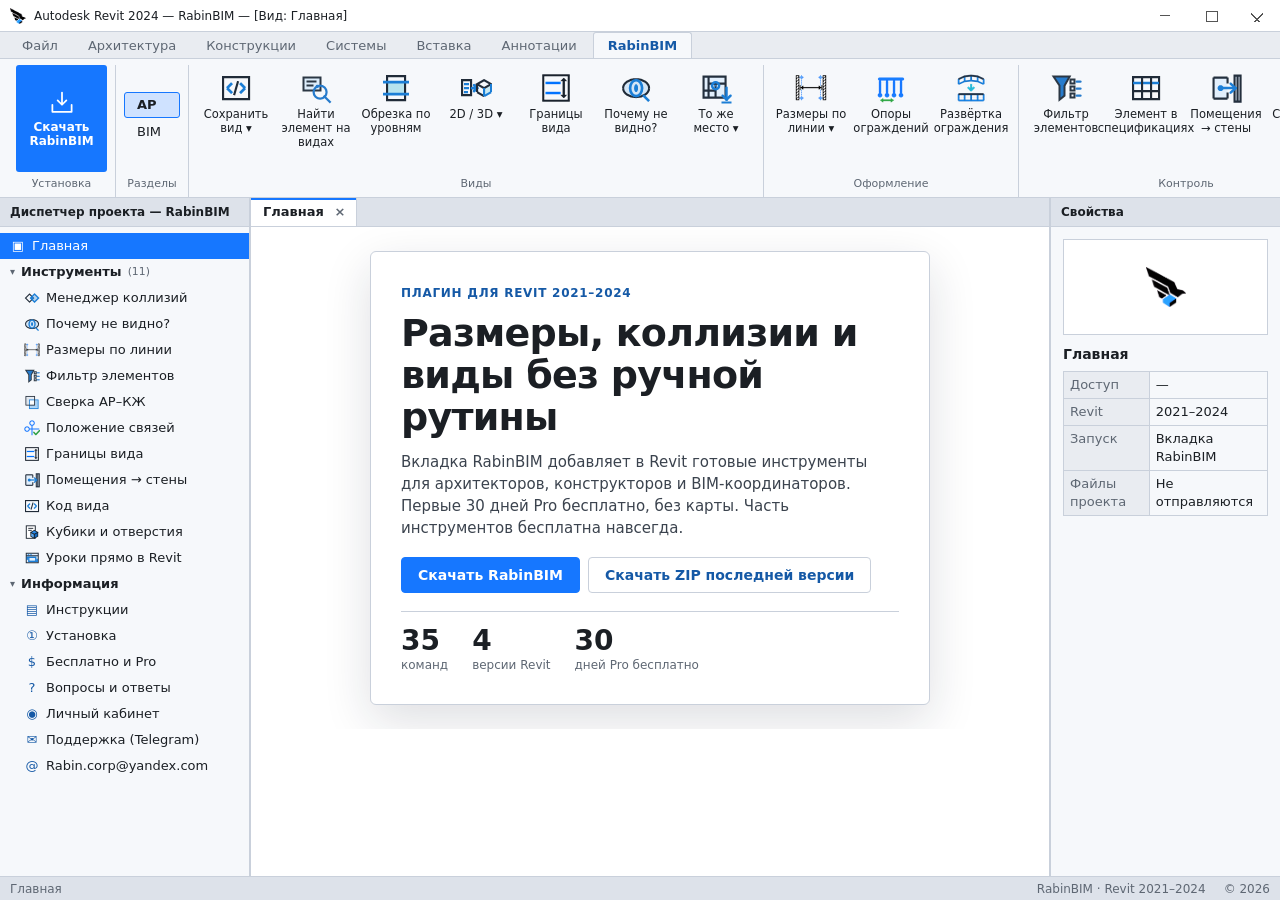
==== commit 2af36edf: "FAQ: add how to get bonus Pro days for bug reports" ====
--- a/index.html
+++ b/index.html
@@ -37,7 +37,7 @@
 <div class="rgroup"><div class="rrow"><div class="rmenu"><button type="button" class="rbtn" popovertarget="RabinViewCaptureSplitButton"><img src="assets/icons/view-code-new32.png" alt="" width="32" height="32" /><span>Сохранить вид ▾</span></button><div id="RabinViewCaptureSplitButton" class="rmenu-pop" popover><button type="button" class="rbtn" data-open="code" title="Скопировать код активного вида, чтобы открыть его позже или передать коллеге"><img src="assets/icons/view-code-new32.png" alt="" width="32" height="32" /><span>Скопировать код вида</span></button><button type="button" class="rbtn" data-open="copy-view-screenshot" title="Скопировать скриншот активного вида"><img src="assets/icons/qr-only-new32.png" alt="" width="32" height="32" /><span>Скриншот без кода</span></button><button type="button" class="rbtn" data-open="copy-view-screenshot-with-code" title="Скопировать скриншот активного вида с QR-кодом восстановления"><img src="assets/icons/view-qr-new32.png" alt="" width="32" height="32" /><span>Скриншот с QR-кодом</span></button><button type="button" class="rbtn" data-open="restore-view-code" title="Открыть сохранённый вид и восстановить его зум и ориентацию"><img src="assets/icons/restore-new32.png" alt="" width="32" height="32" /><span>Вставить код вида</span></button></div></div><button type="button" class="rbtn" data-open="element-view-finder" title="Найти виды, на которых виден выбранный элемент"><img src="assets/icons/element-view-finder32.png" alt="" width="32" height="32" /><span>Найти элемент на видах</span></button><button type="button" class="rbtn" data-open="level-section" title="Обрезать активный 3D-вид между двумя выбранными уровнями"><img src="assets/icons/levels-section-new32.png" alt="" width="32" height="32" /><span>Обрезка по уровням</span></button><div class="rmenu"><button type="button" class="rbtn" popovertarget="RabinViewConversionSplitButton"><img src="assets/icons/view-2d-to-3d32.png" alt="" width="32" height="32" /><span>2D / 3D ▾</span></button><div id="RabinViewConversionSplitButton" class="rmenu-pop" popover><button type="button" class="rbtn" data-open="view2-d-to3-d" title="Создать обрезанный 3D-вид из выбранного или активного плана/разреза"><img src="assets/icons/view-2d-to-3d32.png" alt="" width="32" height="32" /><span>2D в 3D</span></button><button type="button" class="rbtn" data-open="view3-d-to2-d" title="Создать план или разрез по выбранной грани обрезки 3D-вида"><img src="assets/icons/view-3d-to-2d32.png" alt="" width="32" height="32" /><span>3D в 2D</span></button><button type="button" class="rbtn" data-open="align3-d-section-box" title="Повернуть границы 3D-вида параллельно выбранной плоской грани"><img src="assets/icons/view-align-3d32.png" alt="" width="32" height="32" /><span>Выровнять 3D-границы</span></button></div></div><button type="button" class="rbtn" data-open="view-range-control" title="Настроить диапазон плана или границы разреза"><img src="assets/icons/view-range-v2-32.png" alt="" width="32" height="32" /><span>Границы вида</span></button><button type="button" class="rbtn" data-open="vis" title="Найти причину невидимости выбранного элемента на активном виде"><img src="assets/icons/visibility-diagnostics32.png" alt="" width="32" height="32" /><span>Почему не видно?</span></button><div class="rmenu"><button type="button" class="rbtn" popovertarget="RabinViewLocationButton"><img src="assets/icons/view-location-save32.png" alt="" width="32" height="32" /><span>То же место ▾</span></button><div id="RabinViewLocationButton" class="rmenu-pop" popover><button type="button" class="rbtn" data-open="view-location-save" title="Сохранить текущее место"><img src="assets/icons/view-location-save32.png" alt="" width="32" height="32" /><span>Сохранить место</span></button><button type="button" class="rbtn" data-open="view-location-apply" title="Перенести сохранённое место"><img src="assets/icons/view-location-apply32.png" alt="" width="32" height="32" /><span>Перенести место</span></button></div></div></div><b>Виды</b></div>
 <div class="rgroup"><div class="rrow"><div class="rmenu"><button type="button" class="rbtn" popovertarget="RabinLineDimensionSplitButton"><img src="assets/icons/line-dimension32.png" alt="" width="32" height="32" /><span>Размеры по линии ▾</span></button><div id="RabinLineDimensionSplitButton" class="rmenu-pop" popover><button type="button" class="rbtn" data-open="dims" title="Создать цепочку размеров по двум точкам"><img src="assets/icons/line-dimension32.png" alt="" width="32" height="32" /><span>Размеры по линии</span></button><button type="button" class="rbtn" data-open="line-dimension-settings" title="Настроить стены, оси, окна, двери и способ привязки"><img src="assets/icons/settings32.png" alt="" width="32" height="32" /><span>Настройки размеров</span></button></div></div><button type="button" class="rbtn" data-open="railing-supports" title="Расставить опоры выбранных ограждений по шаблону: типы опор, шаг, отступы"><img src="assets/icons/railing-supports32.png" alt="" width="32" height="32" /><span>Опоры ограждений</span></button><button type="button" class="rbtn" data-open="railing-unroll" title="Развёртка выбранного ограждения: чертёжный вид с длиной вдоль траектории и высотой"><img src="assets/icons/railing-unroll32.png" alt="" width="32" height="32" /><span>Развёртка ограждения</span></button></div><b>Оформление</b></div>
 <div class="rgroup"><div class="rrow"><button type="button" class="rbtn" data-open="filter" title="Расширенный фильтр и сохранённые наборы элементов"><img src="assets/icons/advanced-filter32.png" alt="" width="32" height="32" /><span>Фильтр элементов</span></button><button type="button" class="rbtn" data-open="schedule-element-finder" title="Проверить, в каких спецификациях на листах есть выбранный элемент"><img src="assets/icons/schedule32.png" alt="" width="32" height="32" /><span>Элемент в спецификациях</span></button><button type="button" class="rbtn" data-open="rooms" title="Передать параметры помещений в стены отделки и утепления"><img src="assets/icons/room-wall-parameters32.png" alt="" width="32" height="32" /><span>Помещения → стены</span></button><button type="button" class="rbtn" data-open="monolith-check" title="Найти расхождения монолита АР и связи КЖ"><img src="assets/icons/monolith-check32.png" alt="" width="32" height="32" /><span>Сверка АР–КЖ</span></button></div><b>Контроль</b></div>
-<div class="rgroup"><div class="rrow"><button type="button" class="rbtn" data-open="clash" title="Открыть менеджер коллизий Navisworks"><img src="assets/icons/collision-new32.png" alt="" width="32" height="32" /><span>Менеджер коллизий</span></button><button type="button" class="rbtn" data-open="project-sync" title="Открыть окно синхронизации данных между проектами"><img src="assets/icons/project-sync-new32.png" alt="" width="32" height="32" /><span>Синхронизация проектов</span></button><button type="button" class="rbtn" data-open="link-placement" title="Проверить, что Revit-связи стоят ровно: по общим координатам и по осям"><img src="assets/icons/link-placement32.png" alt="" width="32" height="32" /><span>Положение связей</span></button><div class="rmenu"><button type="button" class="rbtn" popovertarget="RabinOpeningsSplitButton"><img src="assets/icons/openings-cubes32.png" alt="" width="32" height="32" /><span>Кубики и отверстия ▾</span></button><div id="RabinOpeningsSplitButton" class="rmenu-pop" popover><button type="button" class="rbtn" data-open="cube-file-check" title="Проверить локальные кубики и сравнить их с предыдущим снимком"><img src="assets/icons/openings-cubes32.png" alt="" width="32" height="32" /><span>Файл кубиков</span></button><button type="button" class="rbtn" data-open="open" title="Сопоставить локальные отверстия с кубиками в Revit-связи"><img src="assets/icons/openings-check32.png" alt="" width="32" height="32" /><span>Основная модель</span></button><button type="button" class="rbtn" data-open="cube-wall-sections" title="Создать разрезы вдоль стен связи АР между плитами и образмерить кубики"><img src="assets/icons/cube-sections32.png" alt="" width="32" height="32" /><span>Разрезы по кубикам</span></button><button type="button" class="rbtn" data-open="cube-requirements" title="Проверить кубики по требованиям к расположению: список замечаний и экспорт в Excel"><img src="assets/icons/cube-requirements32.png" alt="" width="32" height="32" /><span>Проверка требований</span></button><button type="button" class="rbtn" data-open="opening-coordination-settings" title="Настроить семейства, параметры, допуски и обмен настройками"><img src="assets/icons/settings32.png" alt="" width="32" height="32" /><span>Настройки кубиков и отверстий</span></button></div></div></div><b>Координация</b></div>
+<div class="rgroup"><div class="rrow"><button type="button" class="rbtn" data-open="clash" title="Открыть менеджер коллизий Navisworks"><img src="assets/icons/collision-new32.png" alt="" width="32" height="32" /><span>Менеджер коллизий</span></button><button type="button" class="rbtn" data-open="project-sync" title="Открыть окно синхронизации данных между проектами"><img src="assets/icons/project-sync-new32.png" alt="" width="32" height="32" /><span>Синхронизация проектов</span></button><button type="button" class="rbtn" data-open="link-placement" title="Проверить, что Revit-связи стоят ровно: по общим координатам и по осям"><img src="assets/icons/link-placement32.png" alt="" width="32" height="32" /><span>Положение связей</span></button><div class="rmenu"><button type="button" class="rbtn" popovertarget="RabinOpeningsSplitButton"><img src="assets/icons/openings-cubes32.png" alt="" width="32" height="32" /><span>Кубики и отверстия ▾</span></button><div id="RabinOpeningsSplitButton" class="rmenu-pop" popover><button type="button" class="rbtn" data-open="cube-file-check" title="Проверить локальные кубики и сравнить их с предыдущим снимком"><img src="assets/icons/openings-cubes32.png" alt="" width="32" height="32" /><span>Файл кубиков</span></button><button type="button" class="rbtn" data-open="open" title="Сопоставить локальные отверстия с кубиками в Revit-связи"><img src="assets/icons/openings-check32.png" alt="" width="32" height="32" /><span>Основная модель</span></button><button type="button" class="rbtn" data-open="opening-coordination-settings" title="Настроить семейства, параметры, допуски и обмен настройками"><img src="assets/icons/settings32.png" alt="" width="32" height="32" /><span>Настройки кубиков и отверстий</span></button></div></div></div><b>Координация</b></div>
       </div>
       <div class="rpanels" data-ribbon-panel="bim" hidden>
 <div class="rgroup"><div class="rrow"><button type="button" class="rbtn" data-open="fix-group-worksets" title="Последовательно назначить группе рабочие наборы её элементов и восстановить исходный"><img src="assets/icons/group-worksets32.png" alt="" width="32" height="32" /><span>РН групп</span></button><button type="button" class="rbtn" data-open="family-parameter-inspector" title="Параметры, формулы и связи внутри семейства"><img src="assets/icons/family-parameters32.png" alt="" width="32" height="32" /><span>Параметры семейства</span></button><button type="button" class="rbtn" data-open="workset-contents" title="Список элементов рабочего набора, в том числе закрытого — без его открытия"><img src="assets/icons/workset-contents32.png" alt="" width="32" height="32" /><span>Состав РН</span></button><button type="button" class="rbtn" data-open="batch-links" title="Загрузить сразу несколько Revit-связей с Revit Server или с диска"><img src="assets/icons/batch-links32.png" alt="" width="32" height="32" /><span>Загрузка связей</span></button></div><b>BIM</b></div>
@@ -84,8 +84,6 @@
       <section class="view" id="v-project-sync" hidden data-title="Синхронизация проектов" data-desc="Открыть окно синхронизации данных между проектами" data-doc="#guide-project-sync"><div class="view-head"><h2>Синхронизация проектов</h2><p>Открыть окно синхронизации данных между проектами.</p><p>Команда доступна в RabinBIM для Revit.</p><button type="button" class="rsmall guide-link" data-inline-guide>Инструкция →</button></div><div class="stage-body shot-body guide-preview"><img src="assets/ui/project-sync.png" alt="Окно команды RabinBIM" loading="lazy" /></div></section>
       <section class="view" id="v-link-placement" hidden data-title="Положение связей" data-tier="Бесплатно" data-desc="Проверить, что Revit-связи стоят ровно: по общим координатам и по осям" data-doc="#guide-link-placement"><div class="view-head"><h2>Положение связей</h2><p>Проверить, что Revit-связи стоят ровно: по общим координатам и по осям.</p><p>Команда доступна в RabinBIM для Revit.</p><button type="button" class="rsmall guide-link" data-inline-guide>Инструкция →</button></div><div class="stage-body demo" data-demo="link-placement" role="group" aria-label="Интерактивный пример окна «Положение Revit-связей»"></div></section>
       <section class="view" id="v-cube-file-check" hidden data-title="Файл кубиков" data-desc="Проверить локальные кубики и сравнить их с предыдущим снимком" data-doc="#guide-open-file"><div class="view-head"><h2>Файл кубиков</h2><p>Проверить локальные кубики и сравнить их с предыдущим снимком.</p><p>Команда доступна в RabinBIM для Revit.</p><button type="button" class="rsmall guide-link" data-inline-guide>Инструкция →</button></div><div class="stage-body shot-body guide-preview"><img src="assets/docs/open-file.png" alt="Окно команды RabinBIM" loading="lazy" /></div></section>
-      <section class="view" id="v-cube-wall-sections" hidden data-title="Разрезы по кубикам" data-desc="Создать разрезы вдоль стен связи АР между плитами и образмерить кубики" data-doc="#guide-open-sections"><div class="view-head"><h2>Разрезы по кубикам</h2><p>Создать разрезы вдоль стен связи АР между плитами и образмерить кубики.</p><p>Команда доступна в RabinBIM для Revit.</p><button type="button" class="rsmall guide-link" data-inline-guide>Инструкция →</button></div></section>
-      <section class="view" id="v-cube-requirements" hidden data-title="Проверка требований" data-desc="Проверить кубики по требованиям к расположению: список замечаний и экспорт в Excel" data-doc="#guide-cube-requirements"><div class="view-head"><h2>Проверка требований</h2><p>Проверить кубики по требованиям к расположению: список замечаний и экспорт в Excel.</p><p>Команда доступна в RabinBIM для Revit.</p><button type="button" class="rsmall guide-link" data-inline-guide>Инструкция →</button></div></section>
       <section class="view" id="v-opening-coordination-settings" hidden data-title="Настройки кубиков и отверстий" data-desc="Настроить семейства, параметры, допуски и обмен настройками" data-doc="#guide-open-settings"><div class="view-head"><h2>Настройки кубиков и отверстий</h2><p>Настроить семейства, параметры, допуски и обмен настройками.</p><p>Команда доступна в RabinBIM для Revit.</p><button type="button" class="rsmall guide-link" data-inline-guide>Инструкция →</button></div><div class="stage-body shot-body guide-preview"><img src="assets/ui/opening-coordination-settings.png" alt="Окно команды RabinBIM" loading="lazy" /></div></section>
       <section class="view" id="v-fix-group-worksets" hidden data-title="РН групп" data-desc="Последовательно назначить группе рабочие наборы её элементов и восстановить исходный" data-doc="#guide-fix-group-worksets"><div class="view-head"><h2>РН групп</h2><p>Последовательно назначить группе рабочие наборы её элементов и восстановить исходный.</p><p>Команда доступна в RabinBIM для Revit.</p><button type="button" class="rsmall guide-link" data-inline-guide>Инструкция →</button></div><div class="stage-body shot-body guide-preview"><img src="assets/ui/fix-group-worksets.png" alt="Окно команды RabinBIM" loading="lazy" /></div></section>
       <section class="view" id="v-family-parameter-inspector" hidden data-title="Параметры семейства" data-desc="Параметры, формулы и связи внутри семейства" data-doc="#guide-family-parameter-inspector"><div class="view-head"><h2>Параметры семейства</h2><p>Параметры, формулы и связи внутри семейства.</p><p>Команда доступна в RabinBIM для Revit.</p><button type="button" class="rsmall guide-link" data-inline-guide>Инструкция →</button></div><div class="stage-body shot-body guide-preview"><img src="assets/ui/family-parameter-inspector.png" alt="Окно команды RabinBIM" loading="lazy" /></div></section>
@@ -364,16 +362,6 @@
           <p class="note">Плагин хранит не больше пяти снимков, чтобы не засорять диск. При превышении лимита самый старый снимок перезаписывается.</p>
           <p>Остальные кнопки работают так же, как в окне «Основная модель».</p>
         </article></section>
-      <section class="view" id="v-guide-open-sections" hidden data-title="Разрезы по кубикам" data-tier="Pro"><article class="guide-page"><button type="button" class="rsmall guide-back" data-open="guide">← Все инструкции</button>
-          <h2>Разрезы по кубикам <span class="tag pro">Pro</span></h2>
-          <p>Строит разрезы в файле отверстий (кубиков) и расставляет размеры. Привязка идёт к ближайшим кубикам, стенам, перекрытиям и осям.</p>
-          <ol class="proc">
-            <li>Выберите связь АР. Из неё берутся стены и перекрытия для привязок размеров.</li>
-            <li>Выберите, по каким кубикам строить разрезы: выделенным, на активном виде или по всему объекту.</li>
-            <li>Запустите построение.</li>
-          </ol>
-          <p>Плагин находит кубики, лежащие на одной линии (обычно в одной стене), строит разрез вдоль них и проставляет размеры. Кубик, который уже попал на разрез, в следующие разрезы не берётся, чтобы не делать лишней работы. Построение можно прервать.</p>
-        </article></section>
       <section class="view" id="v-guide-open-settings" hidden data-title="Настройки" data-tier="Pro"><article class="guide-page"><button type="button" class="rsmall guide-back" data-open="guide">← Все инструкции</button>
           <h2>Настройки <span class="tag pro">Pro</span></h2>
           <p>Настройки уже подобраны под типовые проекты, обычно их достаточно не менять. Правка нужна, если у вас особые семейства или параметры.</p>
@@ -387,11 +375,8 @@
           <h3>Вкладка «Кубики»</h3>
           <ul>
             <li>по какому параметру отбираются стены и перекрытия и с какими значениями;</li>
-            <li>какие элементы не считать колоннами;</li>
-            <li>значения для проверки требований к отверстиям;</li>
-            <li>размеры на разрезах, префикс имени, виды разрезов и их типоразмеры.</li>
+            <li>какие элементы не считать колоннами.</li>
           </ul>
-          <p class="note">Не отключайте «Уточнять пересечения геометрией». Без неё точность сверки кубиков с остальными элементами заметно падает, а выигрыш во времени не оправдывает потерь.</p>
           <figure class="shot wide"><a href="assets/docs/open-set-cubes.png" target="_blank" rel="noopener"><img src="assets/docs/open-set-cubes.png" alt="Настройки: вкладка «Кубики»" width="905" height="635" loading="lazy" /></a><figcaption>Вкладка «Кубики»</figcaption></figure>
           <h3>Вкладка «Параметры»</h3>
           <p>Связи параметров кубиков и отверстий. Первые четыре поля общие, там обычно ничего менять не нужно, но можно задать допуск для сверки положения отверстия относительно кубика. «Габаритные параметры по связям семейств» позволяют связать отверстие с кубиком, если появилось что-то новое. Дальше выбирается схема расчёта. Здесь же можно отслеживать изменения заданных параметров в «Снимках по кубикам».</p>
@@ -450,7 +435,6 @@
         </article></section>
       <section class="view" id="v-guide-project-sync" hidden data-title="Синхронизация проектов" data-tier="Pro"><article class="guide-page"><button type="button" class="rsmall guide-back" data-open="guide">← Все инструкции</button><h2>Синхронизация проектов <span class="tag pro">Pro</span></h2><ol><li>Откройте «Координация → Синхронизация проектов».</li><li>Укажите источник и проверьте состав данных перед переносом в текущий проект.</li></ol></article></section>
       <section class="view" id="v-guide-link-placement" hidden data-title="Положение связей" data-tier="Бесплатно"><article class="guide-page"><button type="button" class="rsmall guide-back" data-open="guide">← Все инструкции</button><h2>Положение связей <span class="tag free">Бесплатно</span></h2><ol><li>В модели с загруженными связями откройте «Координация → Положение связей».</li><li>Проверьте размещение по общим координатам и осям. Разберите расхождения перед изменением положения связей.</li></ol></article></section>
-      <section class="view" id="v-guide-cube-requirements" hidden data-title="Проверка требований к кубикам" data-tier="Pro"><article class="guide-page"><button type="button" class="rsmall guide-back" data-open="guide">← Все инструкции</button><h2>Проверка требований к кубикам <span class="tag pro">Pro</span></h2><ol><li>Откройте «Координация → Кубики и отверстия → Проверка требований».</li><li>Укажите, находятся ли кубики в текущей модели или в связи. Запустите проверку расположения.</li><li>Разберите список замечаний. При необходимости выгрузите его в Excel.</li></ol></article></section>
       <section class="view" id="v-guide-fix-group-worksets" hidden data-title="РН групп" data-tier="Бесплатно"><article class="guide-page"><button type="button" class="rsmall guide-back" data-open="guide">← Все инструкции</button><h2>РН групп <span class="tag free">Бесплатно</span></h2><ol><li>Выберите экземпляры групп в модели с общим доступом.</li><li>Запустите «BIM → РН групп». Команда последовательно назначает группе рабочие наборы её элементов, затем восстанавливает исходный рабочий набор группы.</li></ol></article></section>
       <section class="view" id="v-guide-family-parameter-inspector" hidden data-title="Параметры семейства" data-tier="Pro"><article class="guide-page"><button type="button" class="rsmall guide-back" data-open="guide">← Все инструкции</button><h2>Параметры семейства <span class="tag pro">Pro</span></h2><ol><li>Откройте семейство в редакторе и запустите «BIM → Параметры семейства».</li><li>Просмотрите список параметров, формулы и зависимости между ними.</li></ol></article></section>
       <section class="view" id="v-guide-workset-contents" hidden data-title="Состав РН" data-tier="Бесплатно"><article class="guide-page"><button type="button" class="rsmall guide-back" data-open="guide">← Все инструкции</button><h2>Состав РН <span class="tag free">Бесплатно</span></h2><ol><li>Откройте модель с общим доступом и запустите «BIM → Состав РН».</li><li>Укажите рабочий набор и просмотрите его элементы. Закрытый набор можно проверить без его открытия.</li></ol></article></section>
@@ -477,14 +461,12 @@
           <li><button type="button" class="node" data-open="guide-open-start"><span>Подготовка модели</span><span class="tag pro">Pro</span></button></li>
           <li><button type="button" class="node" data-open="guide-open-main"><span>Основная модель</span><span class="tag pro">Pro</span></button></li>
           <li><button type="button" class="node" data-open="guide-open-file"><span>Файл кубиков</span><span class="tag pro">Pro</span></button></li>
-          <li><button type="button" class="node" data-open="guide-open-sections"><span>Разрезы по кубикам</span><span class="tag pro">Pro</span></button></li>
           <li><button type="button" class="node" data-open="guide-open-settings"><span>Настройки</span><span class="tag pro">Pro</span></button></li>
           <li><button type="button" class="node" data-open="guide-level-section"><span>Обрезка по уровням</span><span class="tag free">Бесплатно</span></button></li>
           <li><button type="button" class="node" data-open="guide-schedule-element-finder"><span>Элемент в спецификациях</span><span class="tag pro">Pro</span></button></li>
           <li><button type="button" class="node" data-open="guide-monolith-check"><span>Сверка АР–КЖ</span><span class="tag pro">Pro</span></button></li>
           <li><button type="button" class="node" data-open="guide-project-sync"><span>Синхронизация проектов</span><span class="tag pro">Pro</span></button></li>
           <li><button type="button" class="node" data-open="guide-link-placement"><span>Положение связей</span><span class="tag free">Бесплатно</span></button></li>
-          <li><button type="button" class="node" data-open="guide-cube-requirements"><span>Проверка требований к кубикам</span><span class="tag pro">Pro</span></button></li>
           <li><button type="button" class="node" data-open="guide-fix-group-worksets"><span>РН групп</span><span class="tag free">Бесплатно</span></button></li>
           <li><button type="button" class="node" data-open="guide-family-parameter-inspector"><span>Параметры семейства</span><span class="tag pro">Pro</span></button></li>
           <li><button type="button" class="node" data-open="guide-workset-contents"><span>Состав РН</span><span class="tag free">Бесплатно</span></button></li>
@@ -500,7 +482,7 @@
               <a class="btn" href="https://app.rabinbim.ru/downloads/RabinBIMInstaller.exe">Скачать RabinBIM</a>
               <a class="btn zip-download" href="https://app.rabinbim.ru/downloads/latest-zip">Скачать ZIP последней версии</a>
             </div>
-            <dl class="proof"><div><dt>37</dt><dd>команд</dd></div><div><dt>4</dt><dd>версии Revit</dd></div><div><dt>30</dt><dd>дней Pro бесплатно</dd></div></dl>
+            <dl class="proof"><div><dt>35</dt><dd>команд</dd></div><div><dt>4</dt><dd>версии Revit</dd></div><div><dt>30</dt><dd>дней Pro бесплатно</dd></div></dl>
           </div>
         </div>
       </section>
@@ -529,8 +511,8 @@
         <div class="view-head"><h2>Код вида</h2><p>Скриншот с QR-кодом: коллега вставит его и откроет тот же вид, с камерой, обрезкой и выделением.</p><button type="button" class="rsmall guide-link" data-inline-guide>Инструкция →</button></div>
         <div class="stage-body qr-body"><div class="qr" aria-hidden="true"><div class="qr-grid" id="qr"></div><i class="scan"></i></div><p class="qr-cap" aria-hidden="true"><span>Вставить код вида</span><b>Вид открыт</b></p></div>
       </section>
-      <section class="view" id="v-open" hidden data-title="Кубики и отверстия" data-tier="Pro" data-desc="Размещение отверстий по кубикам, привязка по ID, отслеживание изменений и разрезы с размерами." data-doc="#guide-open-main">
-        <div class="view-head"><h2>Кубики и отверстия</h2><p>Размещение отверстий по кубикам, привязка по ID, отслеживание изменений и разрезы с размерами.</p><button type="button" class="rsmall guide-link" data-inline-guide>Инструкция →</button></div>
+      <section class="view" id="v-open" hidden data-title="Кубики и отверстия" data-tier="Pro" data-desc="Размещение отверстий по кубикам, привязка по ID и отслеживание изменений." data-doc="#guide-open-main">
+        <div class="view-head"><h2>Кубики и отверстия</h2><p>Размещение отверстий по кубикам, привязка по ID и отслеживание изменений.</p><button type="button" class="rsmall guide-link" data-inline-guide>Инструкция →</button></div>
         <div class="stage-body shot-body"><img src="assets/ui/open-main.png" width="1080" height="600" alt="Окно «Проверка основной модели»" loading="lazy" /></div>
       </section>
       <section class="view" id="v-lessons" hidden data-title="Уроки прямо в Revit" data-tier="Бесплатно" data-desc="Интерактивные уроки подсвечивают нужные кнопки и ведут по шагам, не выходя из программы." data-doc="#guide-updates">
@@ -553,6 +535,7 @@
         <div class="faq">
           <details name="faq"><summary>Какие версии Revit поддерживаются?</summary><p>RabinBIM поддерживает Revit 2021, 2022, 2023 и 2024. Установщик находит поддерживаемые версии Revit на компьютере и устанавливает плагин для каждой из них.</p></details>
           <details name="faq"><summary>Когда начинается пробный период и что будет через 30 дней?</summary><p>Пробный период Pro начинается при первом подключении профиля в Revit. Он доступен один раз на аккаунт и компьютер. Через 30 дней бесплатные инструменты остаются доступны. Для продолжения работы с Pro нужна действующая лицензия.</p></details>
+          <details name="faq"><summary>Можно ли пользоваться Pro бесплатно?</summary><p>Да: после 30-дневного пробного периода можно получать дополнительные дни подписки Pro за найденные недочёты, баги и полезные замечания по работе плагина. Присылайте описание проблемы (желательно со скриншотом и версией Revit) в <a href="https://t.me/RabinBIM" target="_blank" rel="noopener">Telegram</a> или на почту <a href="mailto:Rabin.corp@yandex.com">Rabin.corp@yandex.com</a> — за подтверждённые находки начисляем бонусные дни Pro на ваш аккаунт.</p></details>
           <details name="faq"><summary>Как подключить Revit к профилю?</summary><p>В <a href="https://app.rabinbim.ru/profile.html">личном кабинете</a> нажмите «Подключить Revit». Введите полученный код в окне «Обновить RabinBIM» → «Лицензия…». Код действует 10 минут.</p></details>
           <details name="faq"><summary>Нужен ли интернет?</summary><p>Интернет нужен для скачивания, входа в профиль и первой активации. RabinBIM Pro работает офлайн до 24 часов с последней успешной проверки, пока действует лицензия. Для синхронизации с личным кабинетом нужна сеть.</p></details>
           <details name="faq"><summary>Какие данные передаются в личный кабинет?</summary><p>При подключении профиля сервер получает данные об активации и компьютере. Для статистики и достижений плагин синхронизирует сведения об использовании инструментов. При работе с общими отчётами и коллизиями состав данных зависит от настроенного источника и функций организации.</p></details>
